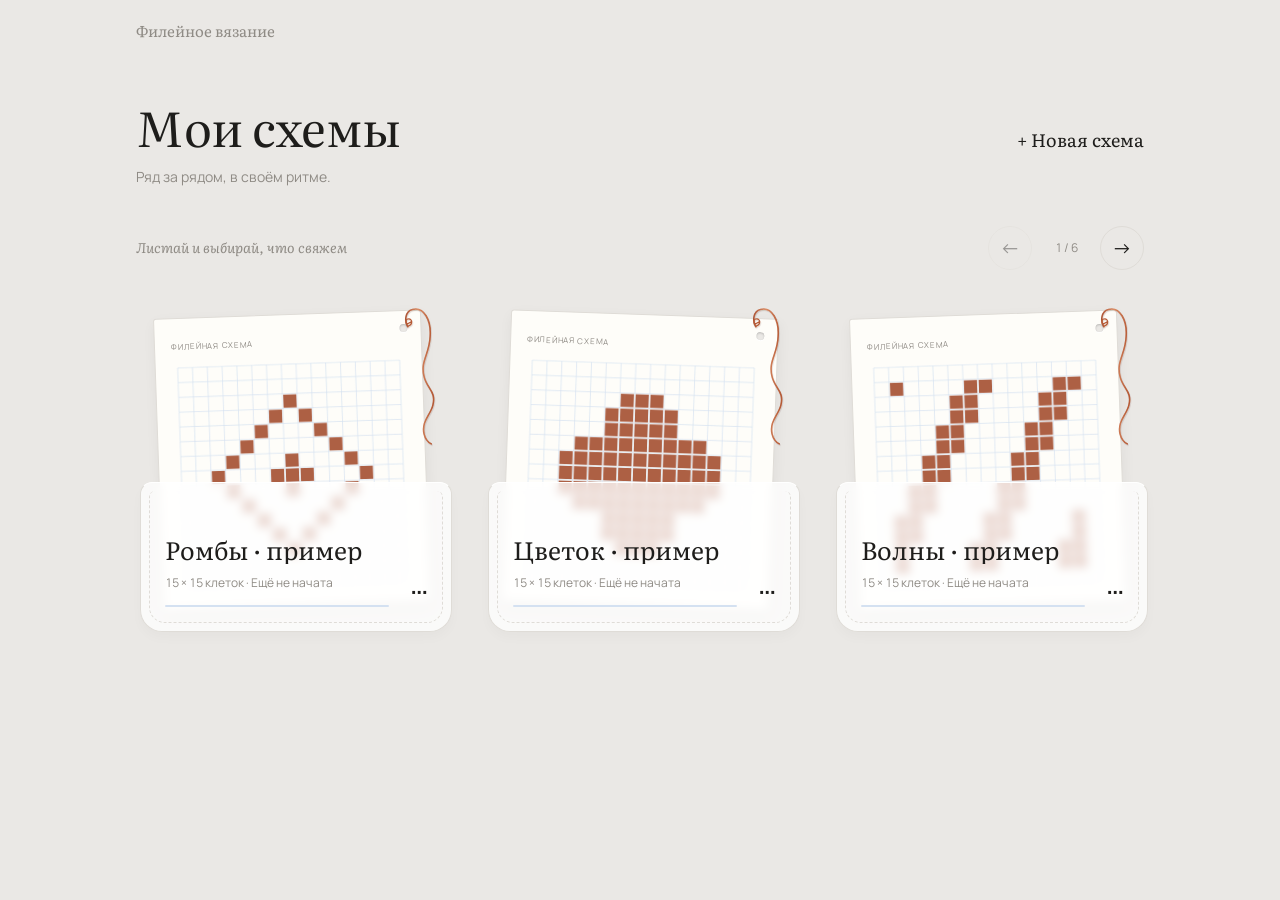
==== index.html @ 6dc50569 "Сохранить бумажные схемы для библиотеки шаблонов" ====
<!doctype html>
<html lang="ru">
<head>
<meta charset="utf-8">
<meta name="viewport" content="width=device-width,initial-scale=1,viewport-fit=cover">
<style>:root{color-scheme:light;padding-top:env(safe-area-inset-top,0px);padding-bottom:env(safe-area-inset-bottom,0px)}body{margin:0}img{max-width:100%}[hidden]{display:none!important}</style>
</head>
<body>
<title>Филейный счётчик</title>
<meta name="claude:viewport-fit-sides" content="cover">
<link rel="preconnect" href="https://fonts.googleapis.com">
<link rel="stylesheet" href="https://fonts.googleapis.com/css2?family=Literata:ital,opsz,wght@0,7..72,300;0,7..72,400;0,7..72,500;1,7..72,400&family=Manrope:wght@400;500;600;700&display=swap">
<style>
/* Layout: soft app shell. Warm grey ground, white cards with big radii, serif tab-titles (active dark, others grey),
   small italic serif captions centered on each card, uppercase grotesk statements, colored stat tiles with big serif numbers.
   The filet chart reads like an activity grid: pale-blue cells, rust for filled, white seams. */
:root{
  --bg:#EAE8E5; --card:#FFFFFF; --sunk:#F3F2F0; --ink:#1E1D1B; --muted:#8F8B85; --line:#DFDCD7;
  --cell:#D4E1F1; --seam:#FFFFFF; --rust:#9C3E1D; --olive:#A7A262; --sand:#F2D79B; --on-tile:#1E1D1B; --on-rust:#FFFFFF; --ok:#5C7D38;
  --f-serif:"Literata", Georgia, "Times New Roman", serif;
  --f-sans:"Manrope", system-ui, -apple-system, "Segoe UI", Roboto, sans-serif;
  --r-card:24px; --r-tile:18px;
}
@media (prefers-color-scheme: dark){ :root:not([data-theme="light"]){
  --bg:#161513; --card:#22201E; --sunk:#2A2825; --ink:#EFECE7; --muted:#9C978F; --line:#36332F;
  --cell:#2B3645; --seam:#22201E; --rust:#D2683F; --olive:#8F8A52; --sand:#D9BF82; --on-tile:#1A1815; --on-rust:#1B0E08; --ok:#9DBB6E; color-scheme:dark } }
:root[data-theme="dark"]{
  --bg:#161513; --card:#22201E; --sunk:#2A2825; --ink:#EFECE7; --muted:#9C978F; --line:#36332F;
  --cell:#2B3645; --seam:#22201E; --rust:#D2683F; --olive:#8F8A52; --sand:#D9BF82; --on-tile:#1A1815; --on-rust:#1B0E08; --ok:#9DBB6E; color-scheme:dark }

*,*::before,*::after{box-sizing:border-box}
html,body{height:100%}
body{background:var(--bg);color:var(--ink);font-family:var(--f-sans);font-size:16px;line-height:1.45;-webkit-tap-highlight-color:transparent}
.wrap{max-width:1040px;margin:0 auto;padding-left:max(16px,env(safe-area-inset-left,0px));padding-right:max(16px,env(safe-area-inset-right,0px));padding-block:20px 28px}
h1,h2{font-family:var(--f-serif);font-weight:400;margin:0;text-wrap:balance;letter-spacing:-.01em}
p{margin:0}
.muted{color:var(--muted)}
.num{font-variant-numeric:tabular-nums lining-nums}
.cap{font-family:var(--f-serif);font-style:italic;font-size:13px;color:var(--muted);text-align:center}
.shout{font-family:var(--f-sans);text-transform:uppercase;font-weight:500;letter-spacing:.01em;line-height:1.2;text-align:center;text-wrap:balance}

/* top nav like the reference: small serif links left, current place right */
.nav{display:flex;justify-content:space-between;align-items:flex-start;gap:16px;font-family:var(--f-serif);font-size:15px}
.nav .links{display:grid;gap:2px}
.nav button{font:inherit;background:none;border:0;padding:0;min-height:0;color:var(--muted);cursor:pointer;text-align:left;justify-content:flex-start;border-radius:4px}
.nav button:hover{color:var(--ink)}
.nav .here{color:var(--ink)}
.tabs{display:flex;gap:18px;align-items:baseline;flex-wrap:wrap;margin-block:40px 14px;font-family:var(--f-serif);font-size:clamp(28px,7vw,40px);line-height:1.1}
.tabs > *{color:var(--muted);background:none;border:0;padding:0;font:inherit;cursor:pointer;min-height:0;border-radius:6px}
.tabs .on{color:var(--ink);cursor:default}
.tabs sup{font-size:11px;font-style:italic;vertical-align:top;margin-left:2px}

button,.btn{font:inherit;cursor:pointer;border-radius:14px;border:0;background:var(--sunk);color:var(--ink);padding:10px 16px;font-weight:600;display:inline-flex;align-items:center;justify-content:center;gap:8px;min-height:44px;font-size:15px}
button:hover{filter:brightness(.97)}
button:focus-visible,input:focus-visible,label.file:focus-within,.tabs > *:focus-visible{outline:2.5px solid var(--rust);outline-offset:2px}
button.primary{background:var(--ink);color:var(--bg)}
button.rust{background:var(--rust);color:var(--on-rust)}
button.ghost{background:transparent;padding-inline:6px}
button.danger{color:var(--rust)}
button:disabled{opacity:.4;cursor:default}
input[type=text],input[type=number]{font:inherit;color:var(--ink);background:var(--sunk);border:0;border-radius:12px;padding:10px 12px;min-height:44px;width:100%}
input[type=range]{width:100%;accent-color:var(--rust)}
.row{display:flex;gap:10px;flex-wrap:wrap;align-items:center}
.card{background:var(--card);border-radius:var(--r-card);padding:18px;display:grid;gap:14px;min-width:0}
.tiles{display:grid;grid-template-columns:1.7fr 1fr;gap:8px}
.tile{border-radius:var(--r-tile);padding:10px 14px 12px;display:grid;justify-items:center;gap:2px;color:var(--on-tile);min-width:0}
.tile .cap{color:inherit;opacity:.75}
.tile .big{font-family:var(--f-serif);font-size:clamp(34px,8vw,46px);line-height:1;font-weight:300}
.tile .big small{font-size:.42em;opacity:.7;margin-left:4px}
.t-olive{background:var(--olive)} .t-sand{background:var(--sand)} .t-white{background:var(--card);color:var(--ink)}

/* Library: pattern sheets with quiet, editorial captions. */
.lib-heading{display:flex;align-items:baseline;justify-content:space-between;gap:24px;margin:56px 0 38px}
.lib-heading h1{font-size:clamp(34px,6vw,48px);line-height:1.2}
.lib-heading p{color:var(--muted);margin-top:12px;font-size:14px}
#lib #btnNew{background:transparent;color:var(--ink);font-family:var(--f-serif);font-weight:400;font-size:18px;padding:8px 0;border-radius:3px;white-space:nowrap}
#lib #btnNew:hover{text-decoration:underline;text-underline-offset:6px}
.library-section{font-size:28px;margin:44px 0 24px}
.album-toolbar{display:flex;align-items:center;justify-content:space-between;gap:16px;margin-bottom:8px}
.album-toolbar p{font-family:var(--f-serif);font-style:italic;color:var(--muted);font-size:14px}
.album-controls{display:flex;align-items:center;gap:8px}
.album-controls button{background:transparent;border:1px solid var(--line);border-radius:50%;width:44px;padding:0;font-size:20px;font-weight:400}
.album-count{font-size:12px;color:var(--muted);min-width:52px;text-align:center}
.album-track{display:flex;gap:28px;overflow-x:auto;scroll-snap-type:x mandatory;scroll-padding-inline:16px;padding:24px 16px 180px;margin:0 -16px -152px;overscroll-behavior-x:contain;scrollbar-width:none;align-items:flex-start}
.album-track::-webkit-scrollbar{display:none}
.album-track:focus-visible{outline:2px solid var(--rust);outline-offset:-2px;border-radius:16px}
.pcard{flex:0 0 320px;width:320px;min-width:0;scroll-snap-align:start;display:flex;flex-direction:column;gap:10px;position:relative}
.pcard .thumb{position:relative;isolation:isolate;background:transparent;border-radius:18px;display:block;padding:0;height:330px;min-height:330px;width:100%;overflow:visible;filter:none}
.pattern-sheet{position:absolute;inset:12px 30px 26px 22px;display:flex;flex-direction:column;gap:14px;align-items:center;padding:22px 16px 18px;background:color-mix(in srgb,var(--card) 94%,var(--sand));border:1px solid var(--line);border-radius:3px;box-shadow:1px 5px 14px #0000000d;transform:rotate(-2deg);pointer-events:none}
.pcard:nth-child(even) .pattern-sheet{transform:rotate(2deg)}
.sheet-top{display:flex;justify-content:space-between;gap:8px;width:100%;font-size:8px;font-weight:400;letter-spacing:.09em;text-transform:uppercase;color:var(--muted);padding-right:5px}
.pattern-art{display:flex;align-items:flex-start;justify-content:center;flex:1;min-height:0;width:100%;overflow:hidden}
.pattern-art canvas{display:block;max-width:100%;max-height:100%;width:auto;height:auto;object-fit:contain}
.sheet-eyelet{position:absolute;right:13px;top:13px;width:8px;height:8px;border-radius:50%;background:var(--bg);box-shadow:inset 0 1px 2px #0003,0 1px 0 var(--card)}
.thread-bookmark{position:absolute;right:18px;top:3px;width:38px;height:145px;max-width:none;z-index:4;pointer-events:none}
.pattern-pocket{position:absolute;inset:180px 4px 0;z-index:1;border:1px solid var(--line);border-top-color:var(--card);border-radius:12px 12px 22px 22px;background:color-mix(in srgb,var(--card) 76%,transparent);backdrop-filter:blur(5px);-webkit-backdrop-filter:blur(5px);box-shadow:0 6px 12px #00000006;display:flex;align-items:flex-end;justify-content:space-between;padding:24px;color:var(--ink)}
.pattern-pocket::after{content:'';position:absolute;inset:8px;border:1px dashed var(--line);border-top:0;border-radius:6px 6px 16px 16px;pointer-events:none}
.pocket-info{display:flex;flex-direction:column;gap:10px;text-align:left;width:100%;min-width:0;position:relative;z-index:1;padding-right:38px}
.pocket-title{font-family:var(--f-serif);font-size:25px;font-weight:400;line-height:1.15;overflow:hidden;display:-webkit-box;-webkit-line-clamp:2;-webkit-box-orient:vertical;overflow-wrap:anywhere}
.pocket-meta{font-size:12px;font-weight:400;color:var(--muted)}
.pocket-info .bar{height:2px;margin-top:3px;width:100%}
.pocket-actions{position:absolute;right:15px;bottom:17px;z-index:3}
.pocket-actions.confirming{left:12px;right:12px;bottom:12px;background:var(--card);padding:14px;border:1px solid var(--line);border-radius:14px}
.bar{height:6px;background:var(--cell);border-radius:3px;overflow:hidden}
.bar i{display:block;height:100%;background:var(--rust);border-radius:3px}
.pattern-menu{position:relative;margin-left:auto}
.pattern-menu summary{list-style:none;cursor:pointer;border-radius:12px;padding:10px 14px;min-height:44px;background:transparent;font-weight:700}
.pattern-menu summary::-webkit-details-marker{display:none}
.pattern-menu summary:focus-visible{outline:2px solid var(--rust);outline-offset:3px}
.pattern-menu[open]{z-index:2}
.pattern-menu .menu-items{position:absolute;right:0;top:calc(100% + 6px);background:var(--card);padding:8px;border:1px solid var(--line);box-shadow:0 8px 24px #0002;border-radius:14px;min-width:170px;display:grid;gap:4px}
.empty{background:var(--card);border-radius:8px 36px 8px 8px;padding:36px 24px;display:grid;gap:24px;justify-items:center;text-align:center}
.empty .shout{font-family:var(--f-serif);font-size:clamp(26px,5vw,36px);text-transform:none;font-weight:400;max-width:28ch}
.empty > .muted{max-width:42ch;font-size:14px}
#lib .empty button{background:transparent;color:var(--ink);font-weight:500}
#lib .empty button.primary{border-bottom:1px solid var(--line);border-radius:0}
.demo-grid{display:grid;grid-template-columns:repeat(7,1fr);gap:3px;width:min(220px,100%)}
.demo-grid i{aspect-ratio:1;background:var(--cell);border-radius:3px;display:grid;place-items:center}
.demo-grid i::after{content:'';width:68%;height:68%;border-radius:50%;background:var(--rust);transform:scale(var(--s,0))}
@media(prefers-reduced-motion:no-preference){.pattern-sheet{transition:transform .25s}.pcard .thumb:hover .pattern-sheet{transform:translateY(-6px) rotate(0)}}
@media(max-width:600px){
  .lib-heading{flex-wrap:wrap;margin:36px 0 28px;gap:12px}
  .lib-heading h1{font-size:36px}
  .album-track{gap:18px}
  .pcard{flex-basis:82%;width:82%;max-width:320px}
  .pcard .thumb{height:300px;min-height:300px}
  .pattern-sheet{inset:12px 26px 22px 20px;padding:20px 14px 16px;gap:12px}
  .pattern-pocket{top:160px;padding:20px 18px}
  .album-toolbar p{font-size:12px}
}

/* Import / editor */
.imp-grid{display:grid;grid-template-columns:minmax(0,1.15fr) minmax(0,1fr);gap:10px;align-items:start}
@media (max-width:820px){.imp-grid{grid-template-columns:1fr}}
.drop{border:1.5px dashed var(--line);border-radius:18px;padding:26px 16px;display:grid;gap:12px;justify-items:center;text-align:center}
.drop.over{border-color:var(--rust)}
label.file{position:relative;overflow:hidden}
label.file input{position:absolute;inset:0;opacity:0;cursor:pointer}
.cv-box{position:relative;width:100%;overflow:hidden;border-radius:14px;background:var(--sunk)}
.cv-box canvas{display:block;margin:0 auto;touch-action:none}
.cv-box.selecting canvas{touch-action:none;cursor:crosshair}
.fields{display:grid;grid-template-columns:1fr 1fr;gap:8px}
.field{display:grid;gap:4px;min-width:0}
.field > .cap{text-align:left}
.status{font-size:14px;padding:12px 14px;border-radius:14px;background:var(--sunk)}
.status.warn{background:var(--sand);color:var(--on-tile)}
.seg{display:inline-flex;background:var(--sunk);border-radius:14px;padding:3px;gap:3px;flex-wrap:wrap}
.seg button{background:transparent;min-height:38px;font-weight:500;border-radius:11px;padding:6px 12px}
.seg button[aria-pressed=true]{background:var(--card);box-shadow:0 1px 2px rgba(0,0,0,.08)}
#edCanvas{touch-action:none;display:block;margin:0 auto}
.ed-box{overflow:auto;max-height:70vh;background:var(--sunk);border-radius:14px;padding:8px}

/* Knit */
#knit .wrap{padding-bottom:128px}
.knit-grid{display:grid;grid-template-columns:minmax(0,1fr) minmax(0,1fr);gap:10px;align-items:start;margin-top:16px}
@media (max-width:820px){
  .knit-grid{grid-template-columns:1fr;gap:8px;margin-top:10px}
  #knit .card{padding:14px;gap:10px}
  #knit .swatch{width:72px;height:72px;outline-width:2.5px;outline-offset:3px}
  #knit .posbig{font-size:34px}
  #knit .cellname{font-size:21px}
  #knit .run{font-size:15px}
  #knit .map-box{max-height:42vh}
  #knit .legend{font-size:12px;gap:10px}
}
.col{display:grid;gap:8px;min-width:0}
.pos{display:flex;justify-content:space-between;align-items:baseline;gap:10px;flex-wrap:wrap}
.posbig{font-family:var(--f-serif);font-weight:300;font-size:clamp(36px,9vw,50px);line-height:1}
.posbig small{font-family:var(--f-serif);font-size:.42em;color:var(--muted);margin-left:4px}
.dir{font-weight:600;padding:7px 12px;border-radius:999px;background:var(--sunk);font-size:14px;white-space:nowrap}
.cellnow{display:grid;grid-template-columns:auto 1fr;gap:20px;align-items:center}
.cellnow .shout{text-align:left}
.cellnum{font-family:var(--f-serif);font-style:italic;font-size:16px;color:var(--muted);margin-top:6px}
.swatch{width:104px;height:104px;border-radius:14px;background:var(--cell);display:grid;place-items:center;outline:3px solid var(--ink);outline-offset:4px;margin:6px}
.swatch::after{content:"";width:76%;height:76%;border-radius:10px;background:var(--rust);transform:scale(0)}
.swatch.filled::after{transform:scale(1)}
.swatch.done{outline-color:var(--ok);background:var(--sunk)}
.cellname{font-size:clamp(22px,5.6vw,28px)}
.run{font-size:16px;line-height:1.45;max-width:36ch;color:var(--ink)}
.run b{font-weight:700}
.tape-box{overflow:hidden;width:100%}
.flash{background:var(--olive);color:var(--on-tile);border-radius:14px;padding:10px 14px;font-weight:600;font-size:15px}
.map-box{overflow:auto;max-height:62vh;display:flex;justify-content:center}
#mapCanvas{cursor:pointer}
.legend{display:flex;gap:14px;flex-wrap:wrap;justify-content:center;font-size:13px;color:var(--muted)}
.legend span{display:inline-flex;align-items:center;gap:6px}
.legend i{width:12px;height:12px;border-radius:3px;display:inline-block}
.thumbbar{position:fixed;left:0;right:0;bottom:0;background:var(--bg);
  padding-top:10px;padding-bottom:calc(12px + env(safe-area-inset-bottom,0px));
  padding-left:max(16px,env(safe-area-inset-left,0px));padding-right:max(16px,env(safe-area-inset-right,0px));z-index:5}
.thumbbar .in{max-width:1040px;margin:0 auto;display:grid;grid-template-columns:auto 1fr;gap:8px}
#btnDone{min-height:74px;font-size:20px;border-radius:22px;font-weight:600;letter-spacing:.01em}
#btnBack{min-height:74px;min-width:74px;border-radius:22px;background:var(--card);font-size:24px}
.kbd{font-size:12px;color:var(--muted);text-align:center;margin-top:6px;font-family:var(--f-serif);font-style:italic}
@media (pointer:coarse){.kbd{display:none}}

.toast{position:fixed;left:50%;transform:translateX(-50%);bottom:calc(112px + env(safe-area-inset-bottom,0px));background:var(--ink);color:var(--bg);padding:10px 14px;border-radius:14px;display:flex;gap:12px;align-items:center;z-index:10;max-width:calc(100% - 32px);font-size:15px}
.toast button{background:transparent;color:var(--bg);border:1px solid var(--muted);min-height:34px;padding:4px 10px;border-radius:10px}
.confirm{display:flex;gap:8px;align-items:center;flex-wrap:wrap;font-size:14px}
@media (prefers-reduced-motion:no-preference){ .swatch::after{transition:transform .16s ease} .demo-grid i::after{transition:transform .3s ease} }
</style>

<section id="lib">
  <div class="wrap">
    <nav class="nav">
      <div class="links"><span class="muted">Филейное вязание</span></div>
    </nav>
    <header class="lib-heading">
      <div><h1>Мои схемы</h1><p>Ряд за рядом, в своём ритме.</p></div>
      <button id="btnNew" class="primary">+ Новая схема</button>
    </header>
    <div id="libList"><p class="muted">Загружаю схемы…</p></div>
    <p class="note" id="storeNote" hidden></p>
  </div>
</section>

<section id="imp" hidden>
  <div class="wrap">
    <nav class="nav">
      <div class="links"><button id="impBack">← Мои схемы</button></div>
      <span class="here" id="impKicker" hidden>Новая схема</span>
    </nav>
    <div class="tabs" role="tablist" aria-label="Источник схемы">
      <button id="srcImg" class="on" aria-pressed="true">Из картинки</button>
      <button id="srcBlank" aria-pressed="false">Пустая сетка</button>
    </div>
    <div class="imp-grid">
      <div class="card" id="srcPanel">
        <p class="cap">Картинка схемы</p>
        <div id="imgSide" style="display:grid;gap:12px">
          <div class="drop" id="drop">
            <p class="shout" style="font-size:17px">Перетащи картинку сюда<br>или выбери файл</p>
            <p class="muted" style="font-size:14px">Подойдёт скриншот или ровное фото схемы. На компьютере можно вставить из буфера: Ctrl/⌘ + V</p>
            <label class="file btn primary">Выбрать картинку<input type="file" id="file" accept="image/*"></label>
          </div>
          <div id="imgWork" hidden style="display:grid;gap:10px">
            <div class="status" id="detStatus"></div>
            <div class="cv-box" id="cvBox"><canvas id="srcCanvas"></canvas></div>
            <p class="cap" style="text-align:left">Потяни за кружки в углах, чтобы рамка совпала с краями сетки. Рамку можно и передвинуть целиком.</p>
            <div class="row">
              <button id="btnRedetect">Найти сетку заново</button>
              <label class="file btn">Другая картинка<input type="file" id="file2" accept="image/*"></label>
            </div>
            <div class="field">
              <label class="cap" for="sens">Какие клетки считать заполненными<span id="sensVal" hidden></span></label>
              <input type="range" id="sens" min="15" max="85" value="50">
              <div class="row" style="justify-content:space-between;font-size:13px"><span class="muted">даже бледные</span><span class="muted">только тёмные</span></div>
            </div>
          </div>
        </div>
        <div id="blankSide" hidden>
          <p class="shout" style="font-size:17px">Задай размер и закрась клетки касанием</p>
          <p class="muted" style="font-size:14px;text-align:center;margin-top:8px">Удобно для маленьких схем или чтобы перерисовать схему с бумаги.</p>
        </div>
      </div>

      <div class="card">
        <p class="cap">Проверь клетки</p>
        <div class="fields">
          <div class="field"><label class="cap" for="cols">Клеток в ряду</label><input type="number" id="cols" min="2" max="250" inputmode="numeric" class="num"></div>
          <div class="field"><label class="cap" for="rows">Рядов</label><input type="number" id="rows" min="2" max="300" inputmode="numeric" class="num"></div>
        </div>
        <p class="muted" style="font-size:14px">Касание клетки меняет «закрашена / пустая». Можно вести пальцем, чтобы закрасить сразу несколько.</p>
        <div class="ed-box"><canvas id="edCanvas"></canvas></div>
        <div class="row"><button id="btnInvert">Поменять закрашенные и пустые</button></div>
        <div class="field"><label class="cap" for="pname">Название</label><input type="text" id="pname" maxlength="80" placeholder="Например, Салфетка с розами"></div>
        <div class="field"><span class="cap">Первый ряд вяжу</span>
          <div class="seg" role="group" aria-label="Направление первого ряда">
            <button id="dirRtl" aria-pressed="true">← справа налево</button>
            <button id="dirLtr" aria-pressed="false">слева направо →</button>
          </div>
          <p class="muted" style="font-size:13px">Дальше ряды чередуются. Ряд 1 — нижний ряд схемы.</p>
        </div>
        <div class="row"><button class="rust" id="btnSave">Сохранить и вязать</button><span id="saveMsg" class="muted" style="font-size:14px"></span></div>
      </div>
    </div>
  </div>
</section>

<section id="knit" hidden>
  <div class="wrap">
    <nav class="nav">
      <div class="links">
        <button id="knitBack">Мои схемы</button>
        <button id="knitEdit">Изменить схему</button>
      </div>
      <span class="here" id="knitTitle"></span>
    </nav>
    <div class="knit-grid">
      <div class="col" id="colNow">
        <div class="card">
          <div class="pos">
            <div class="posbig num" id="rowNum"></div>
            <span class="dir" id="dirPill"></span>
          </div>
          <div class="cellnow">
            <div class="swatch" id="swatch" aria-hidden="true"></div>
            <div>
              <div class="shout cellname" id="cellName"></div>
              <div class="cellnum num" id="cellNum"></div>
            </div>
          </div>
          <div id="flash" class="flash" hidden></div>
          <p class="run" id="runText"></p>
          <div>
            <p class="cap" style="text-align:left">дальше по ходу вязания</p>
            <div class="tape-box" id="tapeBox" style="margin-top:8px"><canvas id="tapeCanvas"></canvas></div>
          </div>
        </div>
      </div>
      <div class="col" id="colMap">
        <div class="card">
          <p class="cap">Вся схема · <span class="num" id="pct"></span></p>
          <div class="bar"><i id="pctBar" style="width:0"></i></div>
          <div class="map-box" id="mapBox"><canvas id="mapCanvas"></canvas></div>
          <div class="legend">
            <span><i style="background:var(--rust)"></i>заполненная</span>
            <span><i style="background:var(--cell)"></i>пустая</span>
            <span><i style="background:transparent;outline:2px solid var(--ink);outline-offset:-2px"></i>текущая</span>
            <span>бледнее — провязано</span>
          </div>
          <p class="cap">Коснись клетки, чтобы перейти к ней</p>
        </div>
      </div>
    </div>
  </div>
  <div class="thumbbar">
    <div class="in">
      <button id="btnBack" aria-label="Шаг назад">↶</button>
      <button class="rust" id="btnDone">Провязала</button>
    </div>
    <div class="kbd">Пробел или Enter — провязала · Backspace — назад</div>
  </div>
</section>

<div class="toast" id="toast" hidden role="status"><span id="toastText"></span><button id="toastBtn" hidden></button></div>

<script>
(() => {
"use strict";
const $ = id => document.getElementById(id);
const LS = {
  get(k, d){ try{ const v = localStorage.getItem(k); return v == null ? d : JSON.parse(v); }catch(e){ return d; } },
  set(k, v){ try{ localStorage.setItem(k, JSON.stringify(v)); }catch(e){} }
};
function colors(){
  const cs = getComputedStyle(document.documentElement);
  const g = n => cs.getPropertyValue(n).trim();
  return { ink:g('--ink'), bg:g('--bg'), card:g('--card'), sunk:g('--sunk'), line:g('--line'), cell:g('--cell'), seam:g('--seam'), rust:g('--rust'), muted:g('--muted'), ok:g('--ok') };
}
function setupCanvas(cv, w, h){
  const d = window.devicePixelRatio || 1;
  cv.style.width = w + 'px'; cv.style.height = h + 'px';
  cv.width = Math.max(1, Math.round(w*d)); cv.height = Math.max(1, Math.round(h*d));
  const c = cv.getContext('2d'); c.setTransform(d,0,0,d,0,0); return c;
}
function rrect(c, x, y, w, h, r){
  r = Math.max(0, Math.min(r, w/2, h/2));
  c.beginPath(); c.moveTo(x+r, y); c.arcTo(x+w, y, x+w, y+h, r); c.arcTo(x+w, y+h, x, y+h, r); c.arcTo(x, y+h, x, y, r); c.arcTo(x, y, x+w, y, r); c.closePath();
}
/* one chart cell: pale-blue base, rust inner block when filled; seams come from the gap */
function drawCell(c, k, x, y, s, filled){
  const gap = s >= 7 ? Math.max(1, Math.round(s*0.08)) : (s >= 4 ? 1 : 0);
  const w = s - gap;
  c.fillStyle = k.cell;
  if (s >= 10) { rrect(c, x, y, w, w, Math.min(4, s*0.14)); c.fill(); } else c.fillRect(x, y, w, w);
  if (filled){
    c.fillStyle = k.rust;
    if (s >= 10){ const i = Math.max(1.5, w*0.12); rrect(c, x+i, y+i, w-2*i, w-2*i, Math.min(5, w*0.22)); c.fill(); }
    else c.fillRect(x, y, w, w);
  }
}
function plural(n, one, few, many){
  const a = Math.abs(n)%100, b = a%10;
  if (a>10 && a<20) return many; if (b>1 && b<5) return few; if (b===1) return one; return many;
}
const typeWord = (v, n) => v ? plural(n,'заполненная','заполненные','заполненных') : plural(n,'пустая','пустые','пустых');
const uid = () => 'p' + Date.now().toString(36) + Math.random().toString(36).slice(2,7);

/* ---------- toast ---------- */
let toastTimer;
function toast(text, btnLabel, onBtn, ms=3500){
  $('toastText').textContent = text;
  const b = $('toastBtn');
  if (btnLabel){ b.hidden = false; b.textContent = btnLabel; b.onclick = () => { $('toast').hidden = true; onBtn(); }; }
  else b.hidden = true;
  $('toast').hidden = false;
  clearTimeout(toastTimer); toastTimer = setTimeout(() => { $('toast').hidden = true; }, ms);
}

/* ---------- storage ---------- */
const patterns = new Map();
let store = null;
const posPending = new Map();

function makeLocalStore(){
  let cb = null;
  const read = () => LS.get('filet.patterns', {});
  const write = o => LS.set('filet.patterns', o);
  // Populate the requested album preview once; keep existing work and deletions intact.
  if (!LS.get('filet.albumExamples.v1', false)){
    const saved = read();
    const needed = Math.max(0, 6 - Object.keys(saved).length);
    albumExamples().slice(0, needed).forEach(p => {
      if (!saved[p.id]){ const {id, ...body} = p; saved[id] = body; }
    });
    write(saved);
    LS.set('filet.albumExamples.v1', true);
  }
  return {
    kind:'local',
    subscribe(f){ cb = f; f(Object.entries(read()).map(([id,d]) => ({id, ...d}))); },
    async save(p){ const o = read(); const {id, ...body} = p; o[id] = body; write(o); },
    async updatePos(id, pos){ const o = read(); if (o[id]){ o[id].pos = pos; o[id].updatedAt = Date.now(); write(o); } },
    async remove(id){ const o = read(); delete o[id]; write(o); cb && cb(Object.entries(o).map(([i,d]) => ({id:i, ...d}))); }
  };
}
function makeDbStore(db, userId){
  const col = db.collection('data/users/' + userId);
  return {
    kind:'db',
    subscribe(f, onErr){ return col.onSnapshot(s => f(s.docs.map(d => ({id:d.id, ...d.data()}))), onErr); },
    async save(p){ const {id, ...body} = p; await col.doc(id).set(body); },
    async updatePos(id, pos){ await col.doc(id).update({pos, updatedAt: Date.now()}); },
    async remove(id){ await col.doc(id).delete(); }
  };
}
function onPatterns(list){
  const seen = new Set();
  for (const d of list){
    if (!d || !Array.isArray(d.cells) || !d.w || !d.h) continue;
    seen.add(d.id);
    const local = patterns.get(d.id);
    const pend = posPending.get(d.id);
    const pat = {...d};
    if (local && pend && (pend.timer || pend.inflight)) pat.pos = local.pos;
    patterns.set(d.id, pat);
  }
  for (const id of [...patterns.keys()]) if (!seen.has(id)) patterns.delete(id);
  renderLibrary();
  if (screen === 'knit'){
    if (!patterns.has(curId)) show('lib'); else renderKnit();
  }
  maybeResume();
}
function queuePos(id, pos){
  let q = posPending.get(id); if (!q){ q = {}; posPending.set(id, q); }
  q.value = pos;
  clearTimeout(q.timer);
  q.timer = setTimeout(() => { q.timer = null; flushPos(id); }, 700);
}
async function flushPos(id){
  const q = posPending.get(id); if (!q || q.inflight) return;
  const v = q.value; q.inflight = true;
  try { await store.updatePos(id, v); }
  catch(e){ toast('Не получилось сохранить прогресс. Проверь интернет — повторю при следующем шаге.'); }
  q.inflight = false;
  if (q.value !== v && !q.timer) flushPos(id);
}
async function initStore(){
  let db = null, userId = null;
  try {
    if (window.claude && claude.use){
      const [d, u] = await Promise.all([claude.use('db'), claude.use('user')]);
      db = d; userId = u ? await u.id() : null;
    }
  } catch(e){ db = null; }
  if (db && userId){
    store = makeDbStore(db, userId);
    store.subscribe(onPatterns, () => { store = makeLocalStore(); store.subscribe(onPatterns); });
  } else {
    store = makeLocalStore();
    store.subscribe(onPatterns);
  }
}

/* ---------- screens ---------- */
let screen = 'lib', curId = null, resumed = false;
function show(s){
  screen = s;
  $('lib').hidden = s !== 'lib'; $('imp').hidden = s !== 'imp'; $('knit').hidden = s !== 'knit';
  if (s !== 'knit'){ LS.set('filet.last', null); releaseWake(); }
  window.scrollTo(0,0);
}
function maybeResume(){
  if (resumed) return; resumed = true;
  const last = LS.get('filet.last', null);
  if (last && patterns.has(last) && screen === 'lib') openKnit(last);
}

/* ---------- library ---------- */
const EXAMPLE = [
'.............',
'..XXX...XXX..',
'.XXXXX.XXXXX.',
'.XXXXXXXXXXX.',
'.XXXXXXXXXXX.',
'..XXXXXXXXX..',
'...XXXXXXX...',
'....XXXXX....',
'.....XXX.....',
'......X......',
'.............'];
function albumExamples(){
  const motifs = [
    ['Ромбы', (x,y) => { const d = Math.abs(x-7)+Math.abs(y-7); return d === 5 || d <= 1; }],
    ['Цветок', (x,y) => { const a=x-7,b=y-7; return a*a+b*b<=3 || [[0,-3],[0,3],[-3,0],[3,0]].some(([dx,dy]) => (a-dx)**2+(b-dy)**2<=5); }],
    ['Волны', (x,y) => (x + Math.floor(y/2)) % 6 < 2],
    ['Бабочка', (x,y) => { const a=Math.abs(x-7),b=y-7; return (a===0 && Math.abs(b)<5) || (a>0 && a<6 && Math.abs(b)<5 && Math.abs(b)<a+1 && (b<0 || a<5)); }],
    ['Звезда', (x,y) => { const a=Math.abs(x-7),b=Math.abs(y-7); return a+b<=4 || (a===b && a<=5) || (Math.min(a,b)===0 && Math.max(a,b)<=6); }],
    ['Сердечко', (x,y) => { const row=EXAMPLE[y-2]; return row && row[x-1]==='X'; }]
  ];
  return motifs.map(([name, filled], i) => ({
    id:'album-example-v1-'+i, name:name+' · пример', w:15, h:15,
    cells:Array.from({length:15},(_,y)=>Array.from({length:15},(_,x)=>x>0 && x<14 && y>0 && y<14 && filled(x,y) ? '1':'0').join('')),
    pos:0, firstRtl:true, createdAt:1, updatedAt:6-i
  }));
}
// Printed preview uses real pattern cells; the counting and editor views are unchanged.
function drawThumb(cv, p, size){
  const cell = (size-2)/Math.max(p.w,p.h);
  const w = cell*p.w, h = cell*p.h;
  const c = setupCanvas(cv,w+2,h+2), k=colors();
  c.clearRect(0,0,w+2,h+2); c.translate(1,1);
  c.fillStyle=k.rust;
  for(let y=0;y<p.h;y++) for(let x=0;x<p.w;x++){
    if(p.cells[y][x]==='1'){
      const gap = cell>4 ? Math.min(.9,cell*.06) : 0;
      c.globalAlpha=.82;
      c.fillRect(x*cell+gap,y*cell+gap,cell-gap*2,cell-gap*2);
    }
  }
  c.globalAlpha=1; c.strokeStyle=k.cell; c.lineWidth=cell>4 ? .7 : .35;
  c.beginPath();
  for(let x=0;x<=p.w;x++){c.moveTo(x*cell,0);c.lineTo(x*cell,h);}
  for(let y=0;y<=p.h;y++){c.moveTo(0,y*cell);c.lineTo(w,y*cell);}
  c.stroke();
}
let albumActiveId = null;
function renderLibrary(){
  const box = $('libList'); box.textContent = '';
  const list = [...patterns.values()].sort((a,b) => (b.updatedAt||0)-(a.updatedAt||0));
  if (!list.length){
    const e = document.createElement('div'); e.className = 'empty';
    const cap = document.createElement('p'); cap.className = 'cap'; cap.textContent = 'Твоя первая схема';
    const t = document.createElement('p'); t.className = 'shout'; t.textContent = 'Начнём с одной схемы';
    const demo = document.createElement('div'); demo.className = 'demo-grid'; demo.setAttribute('aria-hidden','true');
    const sizes = [0,.9,0,.5,0,.7,0, .6,0,.3,.95,0,0,.4, 0,.8,0,0,.5,.2,0];
    sizes.forEach(s => { const i = document.createElement('i'); i.style.setProperty('--s', s); demo.append(i); });
    const r = document.createElement('div'); r.className = 'row'; r.style.justifyContent = 'center';
    const b1 = document.createElement('button'); b1.className = 'primary'; b1.textContent = 'Создать свою схему'; b1.onclick = () => openImport();
    const b2 = document.createElement('button'); b2.textContent = 'Попробовать на сердечке'; b2.onclick = addExample;
    const hint = document.createElement('p'); hint.className = 'muted'; hint.textContent = 'Загрузи картинку или нарисуй схему с нуля. Место, где ты остановилась, сохранится автоматически.'; r.append(b1, b2); e.append(cap, t, demo, hint, r); box.append(e); return;
  }
  const g = document.createElement('div'); g.className = 'album-track'; g.tabIndex = 0;
  g.setAttribute('role', 'region'); g.setAttribute('aria-label', 'Альбом схем. Листайте стрелками влево и вправо');
  const toolbar = document.createElement('div'); toolbar.className = 'album-toolbar';
  const hint = document.createElement('p'); hint.textContent = list.length > 1 ? 'Листай и выбирай, что свяжем' : 'Первая страница твоего альбома';
  const controls = document.createElement('div'); controls.className = 'album-controls';
  const prev = document.createElement('button'); prev.textContent = '←'; prev.setAttribute('aria-label','Предыдущая схема');
  const next = document.createElement('button'); next.textContent = '→'; next.setAttribute('aria-label','Следующая схема');
  const count = document.createElement('span'); count.className = 'album-count num'; count.setAttribute('aria-live','polite');
  controls.append(prev, count, next); toolbar.append(hint, controls); box.append(toolbar, g);
  let active = Math.max(0, list.findIndex(p => p.id === albumActiveId));
  const updateControls = () => { count.textContent = `${active+1} / ${list.length}`; prev.disabled = active === 0; next.disabled = active === list.length-1; albumActiveId = list[active].id; };
  const offset = i => g.children[i].offsetLeft - g.children[0].offsetLeft;
  const go = i => { active = Math.max(0, Math.min(list.length-1, i)); updateControls(); g.scrollTo({left:offset(active), behavior:matchMedia('(prefers-reduced-motion: reduce)').matches ? 'auto' : 'smooth'}); };
  prev.onclick = () => go(active-1); next.onclick = () => go(active+1);
  g.onkeydown = e => { if (e.target !== g) return; if(e.key === 'ArrowRight' || e.key === 'ArrowLeft'){e.preventDefault(); go(active + (e.key === 'ArrowRight' ? 1 : -1));} };
  let scrollTimer;
  g.onscroll = () => { clearTimeout(scrollTimer); scrollTimer = setTimeout(() => { if(!g.isConnected) return; let nearest = 0; for(let i=1;i<list.length;i++) if(Math.abs(offset(i)-g.scrollLeft) < Math.abs(offset(nearest)-g.scrollLeft)) nearest=i; active=nearest; updateControls(); }, 120); };
  for (const p of list){
    const total = p.w*p.h, pos = Math.min(p.pos||0, total);
    const r = Math.min(p.h, Math.floor(pos/p.w)+1);
    const card = document.createElement('div'); card.className = 'pcard';
    const th = document.createElement('button'); th.className = 'thumb'; th.setAttribute('aria-label','Вязать «'+(p.name||'')+'»');
    const cv = document.createElement('canvas'); cv.setAttribute('aria-hidden', 'true');
    const art = document.createElement('span'); art.className = 'pattern-art'; art.append(cv);
    const sheet = document.createElement('span'); sheet.className = 'pattern-sheet';
    const label = document.createElement('span'); label.className = 'sheet-top'; label.textContent = 'Филейная схема';
    const eyelet = document.createElement('span'); eyelet.className = 'sheet-eyelet'; eyelet.setAttribute('aria-hidden','true');
    const thread = document.createElement('img'); thread.className = 'thread-bookmark'; thread.src = 'assets/thread-bookmark.svg'; thread.alt = ''; thread.draggable = false;
    sheet.append(label, art, eyelet);
    const pocket = document.createElement('span'); pocket.className = 'pattern-pocket';
    const info = document.createElement('span'); info.className = 'pocket-info';
    const nm = document.createElement('span'); nm.className = 'pocket-title'; nm.textContent = p.name || 'Без названия';
    const meta = document.createElement('span'); meta.className = 'pocket-meta num';
    meta.textContent = pos >= total ? `Завершена · ${p.w} × ${p.h}` : pos ? `Ряд ${r} из ${p.h} · ${Math.round(pos/total*100)}%` : `${p.w} × ${p.h} клеток · Ещё не начата`;
    const bar = document.createElement('span'); bar.className = 'bar'; const bi = document.createElement('i'); bi.style.width = (pos/total*100)+'%'; bar.append(bi);
    info.append(nm, meta, bar); pocket.append(info);
    th.append(sheet, pocket, thread); drawThumb(cv, p, 240);
    th.setAttribute('aria-label', `Открыть схему «${p.name || 'Без названия'}». ${meta.textContent}`);
    th.onclick = () => openKnit(p.id);
    const acts = document.createElement('div'); acts.className = 'pocket-actions';
    const be = document.createElement('button'); be.textContent = 'Изменить'; be.onclick = () => openImport(p.id);
    const bd = document.createElement('button'); bd.className = 'danger ghost'; bd.textContent = 'Удалить';
    bd.onclick = () => {
      acts.textContent = ''; acts.classList.add('confirming');
      const cf = document.createElement('div'); cf.className = 'confirm';
      const t = document.createElement('span'); t.textContent = 'Удалить схему и прогресс?';
      const yes = document.createElement('button'); yes.className = 'rust'; yes.textContent = 'Да, удалить';
      yes.onclick = async () => { try{ await store.remove(p.id); patterns.delete(p.id); renderLibrary(); }catch(e){ toast('Не получилось удалить. Попробуй ещё раз.'); } };
      const no = document.createElement('button'); no.textContent = 'Отмена'; no.onclick = renderLibrary;
      cf.append(t, yes, no); acts.append(cf);
    };
    const menu = document.createElement('details'); menu.className = 'pattern-menu';
    const trigger = document.createElement('summary'); trigger.textContent = '⋯'; trigger.setAttribute('aria-label', 'Действия со схемой «' + (p.name || 'Без названия') + '»');
    const items = document.createElement('div'); items.className = 'menu-items'; items.append(be, bd); menu.append(trigger, items);
    acts.append(menu);
    card.append(th, acts);
    g.append(card);
  }
  updateControls();
  requestAnimationFrame(() => {
    if (!g.isConnected || screen !== 'lib') return;
    // Leave enough trailing space for the last page to snap to the same position.
    g.style.paddingRight = Math.max(16, g.clientWidth - g.children[0].offsetWidth - 16) + 'px';
    g.scrollLeft = offset(active);
  });
}
async function addExample(){
  if (!store) return;
  const p = { id: uid(), name:'Сердечко', w:13, h:11, cells: EXAMPLE.map(r => r.replace(/X/g,'1').replace(/\./g,'0')), pos:0, firstRtl:true, createdAt:Date.now(), updatedAt:Date.now() };
  patterns.set(p.id, p);
  try { await store.save(p); } catch(e){ toast('Не получилось сохранить пример.'); }
  openKnit(p.id);
}
$('btnNew').onclick = () => openImport();

/* ---------- knitting ---------- */
const rowRtl = (p, r) => ((r % 2) === 1) === (p.firstRtl !== false);
function cellAt(p, pos){
  const r = Math.floor(pos/p.w)+1, s = pos % p.w;
  const col = rowRtl(p, r) ? p.w-1-s : s, y = p.h - r;
  return { r, s, col, y, v: p.cells[y][col] === '1' };
}
let wakeLock = null;
async function requestWake(){
  try { if (navigator.wakeLock && !wakeLock){ wakeLock = await navigator.wakeLock.request('screen'); wakeLock.addEventListener('release', () => { wakeLock = null; }); } } catch(e){ wakeLock = null; }
}
function releaseWake(){ try{ wakeLock && wakeLock.release(); }catch(e){} wakeLock = null; }
document.addEventListener('visibilitychange', () => { if (!document.hidden && screen === 'knit') requestWake(); });

/* counter and whole chart always share one screen: side by side when wide, stacked on phones */
let knitTab = 'now';
function setKnitTab(){ renderKnit(); }

function openKnit(id){
  if (!patterns.has(id)) return;
  curId = id; show('knit'); LS.set('filet.last', id);
  $('flash').hidden = true;
  setKnitTab('now'); requestWake();
}
function cur(){ return patterns.get(curId); }
function setPos(pos, opts={}){
  const p = cur(); if (!p) return;
  const total = p.w*p.h; pos = Math.max(0, Math.min(total, pos));
  if (pos === p.pos) return;
  p.pos = pos; p.updatedAt = Date.now();
  queuePos(p.id, pos);
  if (opts.step === 1 && pos % p.w === 0 && pos > 0){
    const doneRow = pos / p.w;
    const f = $('flash');
    f.textContent = pos >= total ? 'Последний ряд готов — схема провязана целиком!' : `Ряд ${doneRow} готов. Поворачивай работу: ряд ${doneRow+1} идёт ${rowRtl(p, doneRow+1) ? 'справа налево ←' : 'слева направо →'}`;
    f.hidden = false;
    try{ navigator.vibrate && navigator.vibrate([60,60,60]); }catch(e){}
  } else if (opts.step !== 1 || pos % p.w === 2) $('flash').hidden = true;
  renderKnit();
}
$('btnDone').onclick = () => { const p = cur(); if (p) setPos((p.pos||0)+1, {step:1}); };
$('btnBack').onclick = () => { const p = cur(); if (p) setPos((p.pos||0)-1, {step:-1}); };
$('knitBack').onclick = () => { show('lib'); renderLibrary(); };
$('knitEdit').onclick = () => openImport(curId);
document.addEventListener('keydown', e => {
  if (screen !== 'knit') return;
  if (e.target && /INPUT|TEXTAREA|SELECT/.test(e.target.tagName)) return;
  if (e.target && e.target.tagName === 'BUTTON' && e.target.id !== 'btnDone' && (e.key === ' ' || e.key === 'Enter')) return;
  if (e.key === ' ' || e.key === 'Enter'){ e.preventDefault(); $('btnDone').click(); }
  else if (e.key === 'Backspace'){ e.preventDefault(); $('btnBack').click(); }
});

function renderKnit(){
  const p = cur(); if (!p) return;
  const total = p.w*p.h, pos = Math.min(p.pos||0, total);
  $('knitTitle').textContent = p.name || 'Без названия';
  const sw = $('swatch');
  $('pct').textContent = `${pos} из ${total} · ${Math.round(pos/total*100)}%`;
  $('pctBar').style.width = (pos/total*100)+'%';
  $('btnBack').disabled = pos <= 0;
  if (pos >= total){
    $('rowNum').textContent = 'Готово';
    $('dirPill').textContent = `${p.h} из ${p.h} рядов`;
    $('cellNum').textContent = `${total} клеток`;
    sw.className = 'swatch done';
    $('cellName').textContent = 'Схема провязана целиком';
    $('runText').textContent = 'Можно вернуться на шаг назад кнопкой ↶ или выбрать клетку на схеме.';
    $('btnDone').disabled = true;
    if (!$('colNow').hidden) drawTape(p, pos);
    if (!$('colMap').hidden) drawMap(p, pos);
    return;
  }
  $('btnDone').disabled = false;
  const c = cellAt(p, pos);
  $('rowNum').innerHTML = `Ряд ${c.r}<small>из ${p.h}</small>`;
  $('dirPill').textContent = rowRtl(p, c.r) ? '← справа налево' : 'слева направо →';
  $('cellNum').textContent = `клетка ${c.s+1} из ${p.w} в ряду`;
  sw.className = 'swatch ' + (c.v ? 'filled' : 'open');
  $('cellName').textContent = c.v ? 'Заполненная' : 'Пустая';
  const rowEnd = c.r*p.w;
  let n = 0; while (pos+n < rowEnd && cellAt(p, pos+n).v === c.v) n++;
  let m = 0; while (pos+n+m < rowEnd && cellAt(p, pos+n+m).v !== c.v) m++;
  const left = rowEnd - pos;
  let t = n === 1 ? `<b>Только эта одна</b> ${c.v ? 'заполненная' : 'пустая'}` : `<b>${n} ${typeWord(c.v, n)}</b> подряд, считая эту`;
  if (m) t += `, потом <b>${m} ${typeWord(!c.v, m)}</b>`;
  t += left === n ? '. Это конец ряда.' : `. До конца ряда ${left} ${plural(left,'клетка','клетки','клеток')}.`;
  $('runText').innerHTML = t;
  if (!$('colNow').hidden) drawTape(p, pos);
  if (!$('colMap').hidden) drawMap(p, pos);
}

function drawTape(p, pos){
  const box = $('tapeBox'), cv = $('tapeCanvas');
  const W = Math.max(200, box.clientWidth || 300);
  const total = p.w*p.h, done = pos >= total;
  const r = done ? p.h : Math.floor(pos/p.w)+1;
  const rowStart = (r-1)*p.w, rowEnd = rowStart+p.w;
  const from = Math.max(rowStart, pos-3), to = Math.min(rowEnd, done ? rowEnd : pos+12);
  const cnt = to - from;
  const S = Math.max(16, Math.min(38, Math.floor((W - 8) / 15)));
  const H = S + 20;
  const c = setupCanvas(cv, W, H), k = colors();
  c.clearRect(0,0,W,H);
  const rtl = rowRtl(p, r);
  // center the strip around the current cell
  const step = S;
  const curIdx = Math.max(0, pos - from);
  const startX = W/2 - (curIdx + 0.5)*step;
  for (let i=0;i<cnt;i++){
    const q = from + i, cc = cellAt(p, q);
    const xi = startX + i*step;
    const x = rtl ? W - xi - step : xi;
    if (x < -step || x > W) continue;
    const y = 5;
    c.globalAlpha = q < pos ? 0.35 : 1;
    drawCell(c, k, x, y, S, cc.v);
    c.globalAlpha = 1;
    if (q === pos){
      c.strokeStyle = k.ink; c.lineWidth = 2.5; rrect(c, x-3, y-3, S-step*0.08+5, S-step*0.08+5, 6); c.stroke();
      c.fillStyle = k.ink; c.beginPath(); const cx = x+(S-2)/2; c.moveTo(cx, y+S+5); c.lineTo(cx-5, y+S+12); c.lineTo(cx+5, y+S+12); c.closePath(); c.fill();
    }
  }
}

let mapGeom = null;
function drawMap(p, pos){
  const box = $('mapBox'), cv = $('mapCanvas');
  const maxW = Math.max(200, box.clientWidth - 4);
  const gutter = 26;
  let cell = Math.floor((maxW - gutter) / p.w);
  cell = Math.max(3, Math.min(30, cell));
  const W = gutter + cell*p.w, H = cell*p.h + 4;
  const c = setupCanvas(cv, W, H), k = colors();
  c.clearRect(0,0,W,H);
  const ox = gutter, oy = 2, total = p.w*p.h;
  const doneIdx = (x, y) => { const r = p.h - y; const s = rowRtl(p, r) ? p.w-1-x : x; return (r-1)*p.w + s; };
  for (let y=0;y<p.h;y++){ const row = p.cells[y]; for (let x=0;x<p.w;x++){
    c.globalAlpha = doneIdx(x, y) < pos ? 0.32 : 1;
    drawCell(c, k, ox+x*cell, oy+y*cell, cell, row[x]==='1');
  } }
  c.globalAlpha = 1;
  c.fillStyle = k.muted; c.font = `italic ${Math.min(12, Math.max(9, cell))}px Literata, Georgia, serif`; c.textAlign = 'right'; c.textBaseline = 'middle';
  const every = cell >= 10 ? 5 : cell >= 5 ? 10 : 20;
  for (let r=1;r<=p.h;r++) if (r===1 || r % every === 0) c.fillText(String(r), gutter-6, oy + (p.h-r)*cell + cell/2);
  if (pos < total){
    const cc = cellAt(p, pos);
    c.strokeStyle = k.ink; c.globalAlpha = 0.35; c.lineWidth = 1.5;
    rrect(c, ox-1.5, oy + cc.y*cell - 1.5, cell*p.w + 2, cell + 2, Math.min(6, cell*0.3)); c.stroke();
    c.globalAlpha = 1; c.lineWidth = Math.max(2, Math.min(3, cell/5));
    rrect(c, ox + cc.col*cell - 2, oy + cc.y*cell - 2, cell + 3, cell + 3, Math.min(6, cell*0.3)); c.stroke();
  }
  mapGeom = { ox, oy, cell };
  if (pos < total && box.scrollHeight > box.clientHeight){
    const yPx = oy + cellAt(p,pos).y*cell;
    if (yPx < box.scrollTop + 20 || yPx > box.scrollTop + box.clientHeight - 40) box.scrollTop = yPx - box.clientHeight/2;
  }
}
$('mapCanvas').addEventListener('click', e => {
  const p = cur(); if (!p || !mapGeom) return;
  const rc = e.currentTarget.getBoundingClientRect();
  const x = Math.floor((e.clientX - rc.left - mapGeom.ox) / mapGeom.cell);
  const y = Math.floor((e.clientY - rc.top - mapGeom.oy) / mapGeom.cell);
  if (x < 0 || y < 0 || x >= p.w || y >= p.h) return;
  const r = p.h - y, s = rowRtl(p, r) ? p.w-1-x : x;
  const target = (r-1)*p.w + s;
  const prev = p.pos || 0;
  if (target === prev) return;
  setPos(target, {step:0});
  toast(`Перешла на ряд ${r}, клетку ${s+1}`, 'Отменить', () => setPos(prev, {step:0}));
});

/* ---------- import / editor ---------- */
const imp = { editId:null, mode:'img', img:null, W:0, H:0, bin:null, rect:null, xs:[], ys:[], cols:20, rows:20, cells:[], sens:0.5, firstRtl:true, selecting:false };

function openImport(editId){
  Object.assign(imp, { editId: editId || null, img:null, bin:null, rect:null, xs:[], ys:[], selecting:false });
  $('saveMsg').textContent = '';
  frameDrag = null;
  if (editId && patterns.has(editId)){
    const p = patterns.get(editId);
    imp.cols = p.w; imp.rows = p.h; imp.cells = p.cells.map(r => [...r].map(ch => ch === '1' ? 1 : 0));
    imp.firstRtl = p.firstRtl !== false;
    $('pname').value = p.name || '';
    $('impKicker').textContent = 'Изменение схемы';
    setMode('blank');
  } else {
    imp.cols = 20; imp.rows = 20; imp.cells = blank(20, 20); imp.firstRtl = true;
    $('pname').value = '';
    $('impKicker').textContent = 'Новая схема';
    setMode('img');
    $('imgWork').hidden = true; $('drop').hidden = false;
  }
  syncDir(); syncCounts();
  show('imp'); drawEditor();
}
$('impBack').onclick = () => { if (imp.editId && patterns.has(imp.editId)) openKnit(imp.editId); else { show('lib'); renderLibrary(); } };
function blank(w, h){ return Array.from({length:h}, () => new Array(w).fill(0)); }
function setMode(m){
  imp.mode = m;
  $('srcImg').classList.toggle('on', m === 'img'); $('srcBlank').classList.toggle('on', m === 'blank');
  $('srcImg').setAttribute('aria-pressed', m === 'img'); $('srcBlank').setAttribute('aria-pressed', m === 'blank');
  $('imgSide').hidden = m !== 'img'; $('blankSide').hidden = m !== 'blank';
}
$('srcImg').onclick = () => setMode('img');
$('srcBlank').onclick = () => setMode('blank');
function syncDir(){ $('dirRtl').setAttribute('aria-pressed', imp.firstRtl); $('dirLtr').setAttribute('aria-pressed', !imp.firstRtl); }
$('dirRtl').onclick = () => { imp.firstRtl = true; syncDir(); };
$('dirLtr').onclick = () => { imp.firstRtl = false; syncDir(); };
function syncCounts(){ $('cols').value = imp.cols; $('rows').value = imp.rows; }

function onCountsChange(){
  const c = Math.max(2, Math.min(250, parseInt($('cols').value,10) || imp.cols));
  const r = Math.max(2, Math.min(300, parseInt($('rows').value,10) || imp.rows));
  if (c === imp.cols && r === imp.rows) return;
  imp.cols = c; imp.rows = r;
  if (imp.mode === 'img' && imp.img){
    const x0 = imp.xs.length ? imp.xs[0] : imp.rect.x0, x1 = imp.xs.length ? imp.xs[imp.xs.length-1] : imp.rect.x1;
    const y0 = imp.ys.length ? imp.ys[0] : imp.rect.y0, y1 = imp.ys.length ? imp.ys[imp.ys.length-1] : imp.rect.y1;
    imp.xs = linspace(x0, x1, c+1); imp.ys = linspace(y0, y1, r+1);
    classify(); drawSrc();
    setStatus(`Сетка разбита на ${c} × ${r} клеток вручную.`, false);
  } else {
    const old = imp.cells; const n = blank(c, r);
    for (let y=0;y<Math.min(r, old.length);y++) for (let x=0;x<Math.min(c, old[y].length);x++) n[y][x] = old[y][x];
    imp.cells = n;
  }
  drawEditor();
}
$('cols').addEventListener('change', onCountsChange);
$('rows').addEventListener('change', onCountsChange);
const linspace = (a, b, n) => Array.from({length:n}, (_, i) => a + (b-a)*i/(n-1));

function handleFile(file){
  if (!file || !/^image\//.test(file.type)){ toast('Нужен файл-картинка: PNG, JPG или скриншот.'); return; }
  const url = URL.createObjectURL(file);
  const im = new Image();
  im.onload = () => {
    prepareImage(im);
    URL.revokeObjectURL(url);
    if (!$('pname').value) $('pname').value = (file.name || '').replace(/\.[a-z0-9]+$/i, '').replace(/[_-]+/g,' ').slice(0,60);
  };
  im.onerror = () => toast('Не получилось открыть картинку. Попробуй другой файл.');
  im.src = url;
}
$('file').addEventListener('change', e => { handleFile(e.target.files[0]); e.target.value = ''; });
$('file2').addEventListener('change', e => { handleFile(e.target.files[0]); e.target.value = ''; });
const drop = $('drop');
['dragenter','dragover'].forEach(t => drop.addEventListener(t, e => { e.preventDefault(); drop.classList.add('over'); }));
['dragleave','drop'].forEach(t => drop.addEventListener(t, e => { e.preventDefault(); drop.classList.remove('over'); }));
drop.addEventListener('drop', e => { const f = e.dataTransfer && e.dataTransfer.files[0]; if (f) handleFile(f); });
document.addEventListener('paste', e => {
  if (screen !== 'imp') return;
  const items = e.clipboardData ? [...e.clipboardData.items] : [];
  const it = items.find(i => i.type && i.type.startsWith('image/'));
  if (it){ setMode('img'); handleFile(it.getAsFile()); }
});

function prepareImage(im){
  const sc = Math.min(1, 1400 / Math.max(im.naturalWidth, im.naturalHeight));
  const W = Math.max(1, Math.round(im.naturalWidth*sc)), H = Math.max(1, Math.round(im.naturalHeight*sc));
  const cv = document.createElement('canvas'); cv.width = W; cv.height = H;
  const c = cv.getContext('2d', {willReadFrequently:true});
  c.fillStyle = '#fff'; c.fillRect(0,0,W,H); c.drawImage(im, 0, 0, W, H);
  const d = c.getImageData(0,0,W,H).data;
  const hist = new Uint32Array(256), dk = new Uint8Array(W*H);
  for (let i=0, j=0; i<W*H; i++, j+=4){
    const v = Math.round(255 - (0.299*d[j] + 0.587*d[j+1] + 0.114*d[j+2]));
    dk[i] = v; hist[v]++;
  }
  let sum=0; for (let t=0;t<256;t++) sum += t*hist[t];
  let sumB=0, wB=0, best=0, thr=128; const tot = W*H;
  for (let t=0;t<256;t++){ wB += hist[t]; if (!wB) continue; const wF = tot - wB; if (!wF) break; sumB += t*hist[t];
    const mB = sumB/wB, mF = (sum-sumB)/wF; const between = wB*wF*(mB-mF)*(mB-mF); if (between > best){ best = between; thr = t; } }
  thr = Math.max(thr, 40);
  const bin = new Uint8Array(W*H); for (let i=0;i<W*H;i++) bin[i] = dk[i] > thr ? 1 : 0;
  Object.assign(imp, { img: cv, W, H, bin, rect: {x0:0, y0:0, x1:W, y1:H}, mode:'img' });
  $('drop').hidden = true; $('imgWork').hidden = false;
  setMode('img');
  runDetect();
}

/* grid detection: thin dark lines repeating with a steady period */
function axisProfile(axis, R){
  const {W, bin} = imp;
  const n = axis === 'x' ? R.x1 - R.x0 : R.y1 - R.y0;
  const m = axis === 'x' ? R.y1 - R.y0 : R.x1 - R.x0;
  const p = new Float32Array(n);
  if (axis === 'x'){ for (let y=R.y0;y<R.y1;y++){ const o = y*W; for (let i=0;i<n;i++) p[i] += bin[o + R.x0 + i]; } }
  else { for (let i=0;i<n;i++){ const o = (R.y0+i)*W; let s=0; for (let x=R.x0;x<R.x1;x++) s += bin[o+x]; p[i] = s; } }
  for (let i=0;i<n;i++) p[i] /= m;
  return p;
}
function lineScore(p){
  const n = p.length, s = new Float32Array(n);
  for (let i=0;i<n;i++){
    let mL = Infinity, mR = Infinity;
    for (let k=2;k<=6;k++){ if (i-k >= 0) mL = Math.min(mL, p[i-k]); if (i+k < n) mR = Math.min(mR, p[i+k]); }
    if (mL === Infinity) mL = mR; if (mR === Infinity) mR = mL;
    s[i] = Math.max(0, p[i] - (mL + mR)/2);
  }
  return s;
}
function findLines(axis, R){
  const s = lineScore(axisProfile(axis, R)); const n = s.length;
  let maxS = 0; for (const v of s) maxS = Math.max(maxS, v);
  if (maxS < 0.08) return null;
  const maxL = Math.floor(n/3); if (maxL < 7) return null;
  const ac = new Float64Array(maxL+1); let best = 0;
  for (let L=5; L<=maxL; L++){ let a=0; for (let i=0;i+L<n;i++) a += s[i]*s[i+L]; ac[L] = a/(n-L); if (L >= 6 && ac[L] > best) best = ac[L]; }
  let P = 0;
  for (let L=6; L<maxL; L++) if (ac[L] >= 0.6*best && ac[L] >= ac[L-1] && ac[L] >= ac[L+1]){ P = L; break; }
  if (!P) return null;
  const T = 0.18*maxS, peaks = [];
  for (let i=1;i<n-1;i++) if (s[i] > T && s[i] >= s[i-1] && s[i] >= s[i+1] && (peaks.length === 0 || i - peaks[peaks.length-1] > 2)) peaks.push(i);
  if (peaks.length < 3) return null;
  const near = (target, tol) => { let b=-1, bd=Infinity; for (const q of peaks){ const d = Math.abs(q-target); if (d <= tol && d < bd){ bd = d; b = q; } } return b; };
  const order = [...peaks].sort((a,b) => s[b]-s[a]).slice(0, 8);
  let bestChain = null;
  for (const start of order){
    const chain = [start];
    for (const dir of [1, -1]){
      let curP = P, last = start;
      for (;;){
        let q = near(last + dir*curP, curP*0.22);
        if (q >= 0){ if (dir > 0) chain.push(q); else chain.unshift(q); curP = 0.7*curP + 0.3*Math.abs(q-last); last = q; continue; }
        q = near(last + 2*dir*curP, curP*0.25);
        if (q >= 0){ const mid = Math.round((last+q)/2); if (dir > 0) chain.push(mid, q); else chain.unshift(q, mid); curP = 0.7*curP + 0.3*Math.abs(q-last)/2; last = q; continue; }
        break;
      }
    }
    if (!bestChain || chain.length > bestChain.length) bestChain = chain;
  }
  if (!bestChain || bestChain.length < 3) return null;
  const off = axis === 'x' ? R.x0 : R.y0;
  return bestChain.map(v => v + off + 0.5);
}
function runDetect(){
  const R = imp.rect;
  const xs = findLines('x', R), ys = findLines('y', R);
  if (xs && ys && xs.length-1 <= 250 && ys.length-1 <= 300){
    imp.xs = xs; imp.ys = ys; imp.cols = xs.length-1; imp.rows = ys.length-1;
    setStatus(`Нашла сетку: ${imp.cols} клеток в ряду и ${imp.rows} рядов. Сверь с оригиналом — если число не совпало, поправь его справа или подвинь углы рамки.`, false);
  } else {
    imp.xs = linspace(R.x0, R.x1, imp.cols+1); imp.ys = linspace(R.y0, R.y1, imp.rows+1);
    setStatus('Сетку автоматически не нашла. Потяни за углы рамки, чтобы она охватывала только клетки схемы, и укажи справа, сколько клеток в ряду и рядов.', true);
  }
  syncCounts(); classify(); drawSrc(); drawEditor();
}
$('btnRedetect').onclick = () => { if (imp.img){ imp.rect = {x0:0, y0:0, x1:imp.W, y1:imp.H}; runDetect(); } };
function setStatus(t, warn){ const s = $('detStatus'); s.textContent = t; s.classList.toggle('warn', !!warn); }
function classify(){
  const {xs, ys, bin, W} = imp; const cols = xs.length-1, rows = ys.length-1;
  const cells = blank(cols, rows);
  for (let r=0;r<rows;r++) for (let c=0;c<cols;c++){
    const x0 = xs[c], x1 = xs[c+1], y0 = ys[r], y1 = ys[r+1];
    const ix0 = Math.round(x0 + (x1-x0)*0.25), ix1 = Math.round(x1 - (x1-x0)*0.25);
    const iy0 = Math.round(y0 + (y1-y0)*0.25), iy1 = Math.round(y1 - (y1-y0)*0.25);
    let s=0, n=0;
    for (let y=Math.max(0,iy0); y<=Math.min(imp.H-1,iy1); y++) for (let x=Math.max(0,ix0); x<=Math.min(W-1,ix1); x++){ s += bin[y*W+x]; n++; }
    cells[r][c] = n && s/n > imp.sens ? 1 : 0;
  }
  imp.cells = cells; imp.cols = cols; imp.rows = rows;
}
$('sens').addEventListener('input', e => {
  imp.sens = (+e.target.value)/100; $('sensVal').textContent = e.target.value + '%';
  if (imp.img){ classify(); drawSrc(); drawEditor(); }
});

let srcScale = 1, frameDrag = null;
const HANDLE = 24;
const clamp = (v, a, b) => Math.max(a, Math.min(b, v));
function frame(){ return { x0: imp.xs[0], x1: imp.xs[imp.xs.length-1], y0: imp.ys[0], y1: imp.ys[imp.ys.length-1] }; }
function drawSrc(){
  if (!imp.img || !imp.xs.length) return;
  const box = $('cvBox');
  const maxW = Math.max(200, box.clientWidth);
  const maxH = Math.max(260, Math.round(window.innerHeight*0.62));
  srcScale = Math.min(maxW / imp.W, maxH / imp.H);
  const w = Math.round(imp.W*srcScale), h = Math.round(imp.H*srcScale);
  const c = setupCanvas($('srcCanvas'), w, h), k = colors();
  c.drawImage(imp.img, 0, 0, w, h);
  const sx = v => v*srcScale;
  if (!frameDrag){
    c.fillStyle = k.rust; c.globalAlpha = 0.9;
    for (let r=0;r<imp.rows;r++) for (let col=0;col<imp.cols;col++) if (imp.cells[r] && imp.cells[r][col]){
      const cx = sx((imp.xs[col]+imp.xs[col+1])/2), cy = sx((imp.ys[r]+imp.ys[r+1])/2);
      const rr = Math.max(1.5, Math.min(5, sx(imp.xs[col+1]-imp.xs[col])*0.2));
      c.beginPath(); c.arc(cx, cy, rr, 0, Math.PI*2); c.fill();
    }
  }
  const f = frame(), X0 = sx(f.x0), X1 = sx(f.x1), Y0 = sx(f.y0), Y1 = sx(f.y1);
  c.globalAlpha = 0.55; c.strokeStyle = k.rust; c.lineWidth = 1; c.beginPath();
  for (const x of imp.xs){ c.moveTo(sx(x), Y0); c.lineTo(sx(x), Y1); }
  for (const y of imp.ys){ c.moveTo(X0, sx(y)); c.lineTo(X1, sx(y)); }
  c.stroke(); c.globalAlpha = 1;
  c.lineWidth = 2.5; c.strokeRect(X0, Y0, X1-X0, Y1-Y0);
  for (const [x, y] of [[X0,Y0],[X1,Y0],[X0,Y1],[X1,Y1]]){
    c.beginPath(); c.arc(x, y, 9, 0, Math.PI*2); c.fillStyle = k.card; c.fill();
    c.lineWidth = 3; c.strokeStyle = k.rust; c.stroke();
  }
}
const srcCv = $('srcCanvas');
function srcPt(e){ const r = srcCv.getBoundingClientRect(); return { x:(e.clientX-r.left)/srcScale, y:(e.clientY-r.top)/srcScale }; }
function hitFrame(p){
  const f = frame(), tol = HANDLE/srcScale;
  const corners = { tl:[f.x0,f.y0], tr:[f.x1,f.y0], bl:[f.x0,f.y1], br:[f.x1,f.y1] };
  let mode = null, bd = Infinity;
  for (const [key, [cx, cy]] of Object.entries(corners)){ const d = Math.hypot(p.x-cx, p.y-cy); if (d < tol && d < bd){ bd = d; mode = key; } }
  if (!mode && p.x > f.x0 && p.x < f.x1 && p.y > f.y0 && p.y < f.y1) mode = 'move';
  return mode;
}
srcCv.addEventListener('pointerdown', e => {
  if (!imp.img || !imp.xs.length) return;
  const p = srcPt(e), mode = hitFrame(p);
  if (!mode) return;
  frameDrag = { mode, p0:p, f0:frame(), moved:false };
  srcCv.setPointerCapture(e.pointerId); e.preventDefault();
});
srcCv.addEventListener('pointermove', e => {
  if (!imp.img || !imp.xs.length) return;
  const p = srcPt(e);
  if (!frameDrag){ const m = hitFrame(p); srcCv.style.cursor = m === 'move' ? 'move' : m ? (m === 'tl' || m === 'br' ? 'nwse-resize' : 'nesw-resize') : 'default'; return; }
  const { mode, p0, f0 } = frameDrag, dx = p.x-p0.x, dy = p.y-p0.y, min = 20;
  const f = { ...f0 };
  if (mode === 'move'){
    const mx = clamp(dx, -f0.x0, imp.W - f0.x1), my = clamp(dy, -f0.y0, imp.H - f0.y1);
    f.x0 += mx; f.x1 += mx; f.y0 += my; f.y1 += my;
  } else {
    if (mode[1] === 'l') f.x0 = clamp(f0.x0+dx, 0, f0.x1-min); else f.x1 = clamp(f0.x1+dx, f0.x0+min, imp.W);
    if (mode[0] === 't') f.y0 = clamp(f0.y0+dy, 0, f0.y1-min); else f.y1 = clamp(f0.y1+dy, f0.y0+min, imp.H);
  }
  imp.xs = linspace(f.x0, f.x1, imp.cols+1); imp.ys = linspace(f.y0, f.y1, imp.rows+1);
  frameDrag.moved = true;
  drawSrc();
});
function endFrameDrag(){
  if (!frameDrag) return;
  const moved = frameDrag.moved; frameDrag = null;
  if (moved){
    const f = frame(); imp.rect = { x0:Math.round(f.x0), y0:Math.round(f.y0), x1:Math.round(f.x1), y1:Math.round(f.y1) };
    classify(); drawEditor();
    setStatus(`Рамка: ${imp.cols} × ${imp.rows} клеток. Если число не совпадает со схемой, впиши точное справа.`, false);
  }
  drawSrc();
}
srcCv.addEventListener('pointerup', endFrameDrag);
srcCv.addEventListener('pointercancel', endFrameDrag);

let edCell = 10, paintVal = null;
function drawEditor(){
  const box = document.querySelector('.ed-box'); const avail = Math.max(200, box.clientWidth - 16);
  edCell = Math.max(8, Math.min(28, Math.floor(avail / imp.cols)));
  const w = edCell*imp.cols, h = edCell*imp.rows;
  const c = setupCanvas($('edCanvas'), w, h), k = colors();
  c.clearRect(0,0,w,h);
  for (let y=0;y<imp.rows;y++) for (let x=0;x<imp.cols;x++) drawCell(c, k, x*edCell, y*edCell, edCell, !!(imp.cells[y] && imp.cells[y][x]));
  c.strokeStyle = k.muted; c.globalAlpha = 0.5; c.lineWidth = 1; c.beginPath();
  for (let x=10;x<imp.cols;x+=10){ c.moveTo(x*edCell-0.5, 0); c.lineTo(x*edCell-0.5, h); }
  for (let y=imp.rows-10;y>0;y-=10){ c.moveTo(0, y*edCell-0.5); c.lineTo(w, y*edCell-0.5); }
  c.stroke(); c.globalAlpha = 1;
}
const edCv = $('edCanvas');
function edHit(e){ const r = edCv.getBoundingClientRect(); return { x: Math.floor((e.clientX - r.left)/edCell), y: Math.floor((e.clientY - r.top)/edCell) }; }
edCv.addEventListener('pointerdown', e => {
  const {x,y} = edHit(e); if (x<0||y<0||x>=imp.cols||y>=imp.rows) return;
  paintVal = imp.cells[y][x] ? 0 : 1; imp.cells[y][x] = paintVal; edCv.setPointerCapture(e.pointerId); drawEditor(); e.preventDefault();
});
edCv.addEventListener('pointermove', e => {
  if (paintVal == null) return; const {x,y} = edHit(e); if (x<0||y<0||x>=imp.cols||y>=imp.rows) return;
  if (imp.cells[y][x] !== paintVal){ imp.cells[y][x] = paintVal; drawEditor(); }
});
['pointerup','pointercancel'].forEach(t => edCv.addEventListener(t, () => { paintVal = null; }));
$('btnInvert').onclick = () => { imp.cells = imp.cells.map(r => r.map(v => v ? 0 : 1)); drawEditor(); };

$('btnSave').onclick = async () => {
  if (!store){ $('saveMsg').textContent = 'Ещё подключаюсь к хранилищу — нажми через пару секунд.'; return; }
  const name = $('pname').value.trim() || 'Схема ' + new Date().toLocaleDateString('ru-RU');
  const cells = imp.cells.map(r => r.map(v => v ? '1' : '0').join(''));
  const old = imp.editId ? patterns.get(imp.editId) : null;
  const total = imp.cols*imp.rows;
  const p = { id: old ? old.id : uid(), name, w: imp.cols, h: imp.rows, cells, firstRtl: imp.firstRtl,
    pos: old ? Math.min(old.pos||0, total) : 0, createdAt: old ? (old.createdAt||Date.now()) : Date.now(), updatedAt: Date.now() };
  $('btnSave').disabled = true; $('saveMsg').textContent = 'Сохраняю…';
  try { await store.save(p); patterns.set(p.id, p); $('saveMsg').textContent = ''; openKnit(p.id); }
  catch(e){ $('saveMsg').textContent = e && e.code === 'quota_exceeded' ? 'Место закончилось: удали старые схемы и попробуй снова.' : 'Не получилось сохранить. Проверь интернет и нажми ещё раз.'; }
  $('btnSave').disabled = false;
};

let rz; window.addEventListener('resize', () => { clearTimeout(rz); rz = setTimeout(() => { if (screen === 'knit') setKnitTab(knitTab); else redraw(); }, 120); });
try { matchMedia('(prefers-color-scheme: dark)').addEventListener('change', redraw); } catch(e){}
new MutationObserver(redraw).observe(document.documentElement, {attributes:true, attributeFilter:['data-theme']});
if (document.fonts && document.fonts.ready) document.fonts.ready.then(redraw);
function redraw(){ if (screen === 'knit') renderKnit(); else if (screen === 'imp'){ drawSrc(); drawEditor(); } else renderLibrary(); }

initStore();
})();
</script>

</body>
</html>
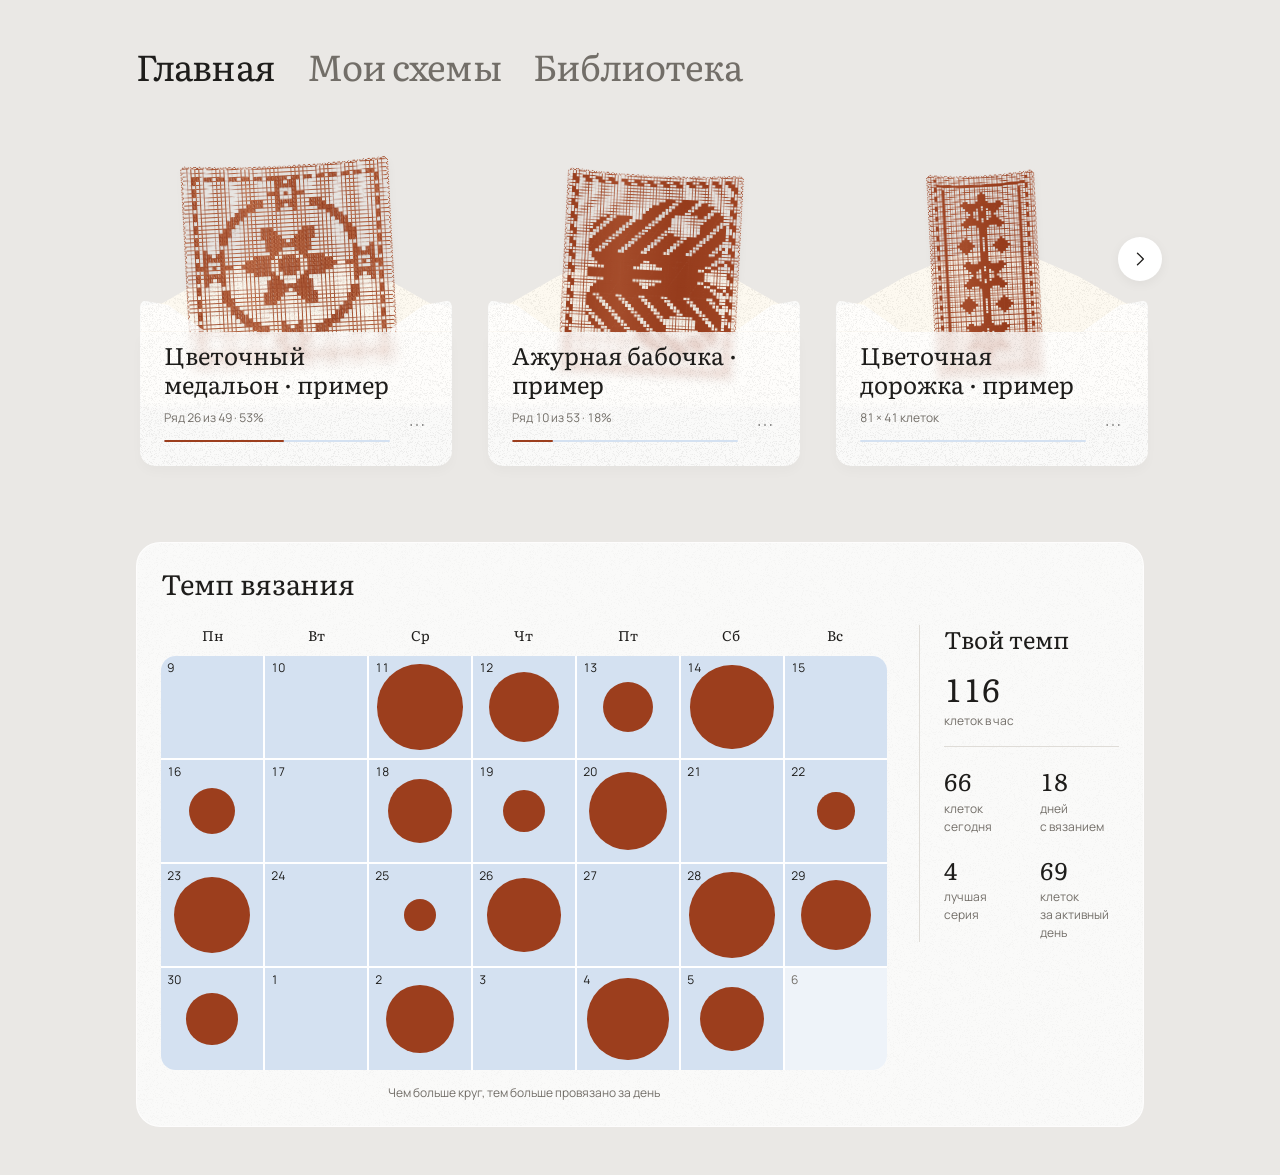
==== commit 97738071: "Publish current app with offline support and starter demo data" ====
--- a/index.html
+++ b/index.html
@@ -3,233 +3,96 @@
 <head>
 <meta charset="utf-8">
 <meta name="viewport" content="width=device-width,initial-scale=1,viewport-fit=cover">
-<style>:root{color-scheme:light;padding-top:env(safe-area-inset-top,0px);padding-bottom:env(safe-area-inset-bottom,0px)}body{margin:0}img{max-width:100%}[hidden]{display:none!important}</style>
+
+<title>Филейный счётчик</title>
+<meta name="claude:viewport-fit-sides" content="cover">
+<meta name="theme-color" content="#EAE8E5">
+<link rel="manifest" href="manifest.webmanifest">
+<link rel="icon" type="image/png" href="assets/icons/icon-192.png">
+<link rel="apple-touch-icon" href="assets/icons/apple-touch-icon.png">
+<link rel="stylesheet" href="styles/fonts.css">
+<link rel="stylesheet" href="styles/tokens.css?v=aeb7f523f0">
+<link rel="stylesheet" href="styles/components.css?v=729c374cb5">
+<link rel="stylesheet" href="styles/system.css?v=09b4afa170">
 </head>
 <body>
-<title>Филейный счётчик</title>
-<meta name="claude:viewport-fit-sides" content="cover">
-<link rel="preconnect" href="https://fonts.googleapis.com">
-<link rel="stylesheet" href="https://fonts.googleapis.com/css2?family=Literata:ital,opsz,wght@0,7..72,300;0,7..72,400;0,7..72,500;1,7..72,400&family=Manrope:wght@400;500;600;700&display=swap">
-<style>
-/* Layout: soft app shell. Warm grey ground, white cards with big radii, serif tab-titles (active dark, others grey),
-   small italic serif captions centered on each card, uppercase grotesk statements, colored stat tiles with big serif numbers.
-   The filet chart reads like an activity grid: pale-blue cells, rust for filled, white seams. */
-:root{
-  --bg:#EAE8E5; --card:#FFFFFF; --sunk:#F3F2F0; --ink:#1E1D1B; --muted:#8F8B85; --line:#DFDCD7;
-  --cell:#D4E1F1; --seam:#FFFFFF; --rust:#9C3E1D; --olive:#A7A262; --sand:#F2D79B; --on-tile:#1E1D1B; --on-rust:#FFFFFF; --ok:#5C7D38;
-  --f-serif:"Literata", Georgia, "Times New Roman", serif;
-  --f-sans:"Manrope", system-ui, -apple-system, "Segoe UI", Roboto, sans-serif;
-  --r-card:24px; --r-tile:18px;
-}
-@media (prefers-color-scheme: dark){ :root:not([data-theme="light"]){
-  --bg:#161513; --card:#22201E; --sunk:#2A2825; --ink:#EFECE7; --muted:#9C978F; --line:#36332F;
-  --cell:#2B3645; --seam:#22201E; --rust:#D2683F; --olive:#8F8A52; --sand:#D9BF82; --on-tile:#1A1815; --on-rust:#1B0E08; --ok:#9DBB6E; color-scheme:dark } }
-:root[data-theme="dark"]{
-  --bg:#161513; --card:#22201E; --sunk:#2A2825; --ink:#EFECE7; --muted:#9C978F; --line:#36332F;
-  --cell:#2B3645; --seam:#22201E; --rust:#D2683F; --olive:#8F8A52; --sand:#D9BF82; --on-tile:#1A1815; --on-rust:#1B0E08; --ok:#9DBB6E; color-scheme:dark }
-
-*,*::before,*::after{box-sizing:border-box}
-html,body{height:100%}
-body{background:var(--bg);color:var(--ink);font-family:var(--f-sans);font-size:16px;line-height:1.45;-webkit-tap-highlight-color:transparent}
-.wrap{max-width:1040px;margin:0 auto;padding-left:max(16px,env(safe-area-inset-left,0px));padding-right:max(16px,env(safe-area-inset-right,0px));padding-block:20px 28px}
-h1,h2{font-family:var(--f-serif);font-weight:400;margin:0;text-wrap:balance;letter-spacing:-.01em}
-p{margin:0}
-.muted{color:var(--muted)}
-.num{font-variant-numeric:tabular-nums lining-nums}
-.cap{font-family:var(--f-serif);font-style:italic;font-size:13px;color:var(--muted);text-align:center}
-.shout{font-family:var(--f-sans);text-transform:uppercase;font-weight:500;letter-spacing:.01em;line-height:1.2;text-align:center;text-wrap:balance}
-
-/* top nav like the reference: small serif links left, current place right */
-.nav{display:flex;justify-content:space-between;align-items:flex-start;gap:16px;font-family:var(--f-serif);font-size:15px}
-.nav .links{display:grid;gap:2px}
-.nav button{font:inherit;background:none;border:0;padding:0;min-height:0;color:var(--muted);cursor:pointer;text-align:left;justify-content:flex-start;border-radius:4px}
-.nav button:hover{color:var(--ink)}
-.nav .here{color:var(--ink)}
-.tabs{display:flex;gap:18px;align-items:baseline;flex-wrap:wrap;margin-block:40px 14px;font-family:var(--f-serif);font-size:clamp(28px,7vw,40px);line-height:1.1}
-.tabs > *{color:var(--muted);background:none;border:0;padding:0;font:inherit;cursor:pointer;min-height:0;border-radius:6px}
-.tabs .on{color:var(--ink);cursor:default}
-.tabs sup{font-size:11px;font-style:italic;vertical-align:top;margin-left:2px}
-
-button,.btn{font:inherit;cursor:pointer;border-radius:14px;border:0;background:var(--sunk);color:var(--ink);padding:10px 16px;font-weight:600;display:inline-flex;align-items:center;justify-content:center;gap:8px;min-height:44px;font-size:15px}
-button:hover{filter:brightness(.97)}
-button:focus-visible,input:focus-visible,label.file:focus-within,.tabs > *:focus-visible{outline:2.5px solid var(--rust);outline-offset:2px}
-button.primary{background:var(--ink);color:var(--bg)}
-button.rust{background:var(--rust);color:var(--on-rust)}
-button.ghost{background:transparent;padding-inline:6px}
-button.danger{color:var(--rust)}
-button:disabled{opacity:.4;cursor:default}
-input[type=text],input[type=number]{font:inherit;color:var(--ink);background:var(--sunk);border:0;border-radius:12px;padding:10px 12px;min-height:44px;width:100%}
-input[type=range]{width:100%;accent-color:var(--rust)}
-.row{display:flex;gap:10px;flex-wrap:wrap;align-items:center}
-.card{background:var(--card);border-radius:var(--r-card);padding:18px;display:grid;gap:14px;min-width:0}
-.tiles{display:grid;grid-template-columns:1.7fr 1fr;gap:8px}
-.tile{border-radius:var(--r-tile);padding:10px 14px 12px;display:grid;justify-items:center;gap:2px;color:var(--on-tile);min-width:0}
-.tile .cap{color:inherit;opacity:.75}
-.tile .big{font-family:var(--f-serif);font-size:clamp(34px,8vw,46px);line-height:1;font-weight:300}
-.tile .big small{font-size:.42em;opacity:.7;margin-left:4px}
-.t-olive{background:var(--olive)} .t-sand{background:var(--sand)} .t-white{background:var(--card);color:var(--ink)}
-
-/* Library: pattern sheets with quiet, editorial captions. */
-.lib-heading{display:flex;align-items:baseline;justify-content:space-between;gap:24px;margin:56px 0 38px}
-.lib-heading h1{font-size:clamp(34px,6vw,48px);line-height:1.2}
-.lib-heading p{color:var(--muted);margin-top:12px;font-size:14px}
-#lib #btnNew{background:transparent;color:var(--ink);font-family:var(--f-serif);font-weight:400;font-size:18px;padding:8px 0;border-radius:3px;white-space:nowrap}
-#lib #btnNew:hover{text-decoration:underline;text-underline-offset:6px}
-.library-section{font-size:28px;margin:44px 0 24px}
-.album-toolbar{display:flex;align-items:center;justify-content:space-between;gap:16px;margin-bottom:8px}
-.album-toolbar p{font-family:var(--f-serif);font-style:italic;color:var(--muted);font-size:14px}
-.album-controls{display:flex;align-items:center;gap:8px}
-.album-controls button{background:transparent;border:1px solid var(--line);border-radius:50%;width:44px;padding:0;font-size:20px;font-weight:400}
-.album-count{font-size:12px;color:var(--muted);min-width:52px;text-align:center}
-.album-track{display:flex;gap:28px;overflow-x:auto;scroll-snap-type:x mandatory;scroll-padding-inline:16px;padding:24px 16px 180px;margin:0 -16px -152px;overscroll-behavior-x:contain;scrollbar-width:none;align-items:flex-start}
-.album-track::-webkit-scrollbar{display:none}
-.album-track:focus-visible{outline:2px solid var(--rust);outline-offset:-2px;border-radius:16px}
-.pcard{flex:0 0 320px;width:320px;min-width:0;scroll-snap-align:start;display:flex;flex-direction:column;gap:10px;position:relative}
-.pcard .thumb{position:relative;isolation:isolate;background:transparent;border-radius:18px;display:block;padding:0;height:330px;min-height:330px;width:100%;overflow:visible;filter:none}
-.pattern-sheet{position:absolute;inset:12px 30px 26px 22px;display:flex;flex-direction:column;gap:14px;align-items:center;padding:22px 16px 18px;background:color-mix(in srgb,var(--card) 94%,var(--sand));border:1px solid var(--line);border-radius:3px;box-shadow:1px 5px 14px #0000000d;transform:rotate(-2deg);pointer-events:none}
-.pcard:nth-child(even) .pattern-sheet{transform:rotate(2deg)}
-.sheet-top{display:flex;justify-content:space-between;gap:8px;width:100%;font-size:8px;font-weight:400;letter-spacing:.09em;text-transform:uppercase;color:var(--muted);padding-right:5px}
-.pattern-art{display:flex;align-items:flex-start;justify-content:center;flex:1;min-height:0;width:100%;overflow:hidden}
-.pattern-art canvas{display:block;max-width:100%;max-height:100%;width:auto;height:auto;object-fit:contain}
-.sheet-eyelet{position:absolute;right:13px;top:13px;width:8px;height:8px;border-radius:50%;background:var(--bg);box-shadow:inset 0 1px 2px #0003,0 1px 0 var(--card)}
-.thread-bookmark{position:absolute;right:18px;top:3px;width:38px;height:145px;max-width:none;z-index:4;pointer-events:none}
-.pattern-pocket{position:absolute;inset:180px 4px 0;z-index:1;border:1px solid var(--line);border-top-color:var(--card);border-radius:12px 12px 22px 22px;background:color-mix(in srgb,var(--card) 76%,transparent);backdrop-filter:blur(5px);-webkit-backdrop-filter:blur(5px);box-shadow:0 6px 12px #00000006;display:flex;align-items:flex-end;justify-content:space-between;padding:24px;color:var(--ink)}
-.pattern-pocket::after{content:'';position:absolute;inset:8px;border:1px dashed var(--line);border-top:0;border-radius:6px 6px 16px 16px;pointer-events:none}
-.pocket-info{display:flex;flex-direction:column;gap:10px;text-align:left;width:100%;min-width:0;position:relative;z-index:1;padding-right:38px}
-.pocket-title{font-family:var(--f-serif);font-size:25px;font-weight:400;line-height:1.15;overflow:hidden;display:-webkit-box;-webkit-line-clamp:2;-webkit-box-orient:vertical;overflow-wrap:anywhere}
-.pocket-meta{font-size:12px;font-weight:400;color:var(--muted)}
-.pocket-info .bar{height:2px;margin-top:3px;width:100%}
-.pocket-actions{position:absolute;right:15px;bottom:17px;z-index:3}
-.pocket-actions.confirming{left:12px;right:12px;bottom:12px;background:var(--card);padding:14px;border:1px solid var(--line);border-radius:14px}
-.bar{height:6px;background:var(--cell);border-radius:3px;overflow:hidden}
-.bar i{display:block;height:100%;background:var(--rust);border-radius:3px}
-.pattern-menu{position:relative;margin-left:auto}
-.pattern-menu summary{list-style:none;cursor:pointer;border-radius:12px;padding:10px 14px;min-height:44px;background:transparent;font-weight:700}
-.pattern-menu summary::-webkit-details-marker{display:none}
-.pattern-menu summary:focus-visible{outline:2px solid var(--rust);outline-offset:3px}
-.pattern-menu[open]{z-index:2}
-.pattern-menu .menu-items{position:absolute;right:0;top:calc(100% + 6px);background:var(--card);padding:8px;border:1px solid var(--line);box-shadow:0 8px 24px #0002;border-radius:14px;min-width:170px;display:grid;gap:4px}
-.empty{background:var(--card);border-radius:8px 36px 8px 8px;padding:36px 24px;display:grid;gap:24px;justify-items:center;text-align:center}
-.empty .shout{font-family:var(--f-serif);font-size:clamp(26px,5vw,36px);text-transform:none;font-weight:400;max-width:28ch}
-.empty > .muted{max-width:42ch;font-size:14px}
-#lib .empty button{background:transparent;color:var(--ink);font-weight:500}
-#lib .empty button.primary{border-bottom:1px solid var(--line);border-radius:0}
-.demo-grid{display:grid;grid-template-columns:repeat(7,1fr);gap:3px;width:min(220px,100%)}
-.demo-grid i{aspect-ratio:1;background:var(--cell);border-radius:3px;display:grid;place-items:center}
-.demo-grid i::after{content:'';width:68%;height:68%;border-radius:50%;background:var(--rust);transform:scale(var(--s,0))}
-@media(prefers-reduced-motion:no-preference){.pattern-sheet{transition:transform .25s}.pcard .thumb:hover .pattern-sheet{transform:translateY(-6px) rotate(0)}}
-@media(max-width:600px){
-  .lib-heading{flex-wrap:wrap;margin:36px 0 28px;gap:12px}
-  .lib-heading h1{font-size:36px}
-  .album-track{gap:18px}
-  .pcard{flex-basis:82%;width:82%;max-width:320px}
-  .pcard .thumb{height:300px;min-height:300px}
-  .pattern-sheet{inset:12px 26px 22px 20px;padding:20px 14px 16px;gap:12px}
-  .pattern-pocket{top:160px;padding:20px 18px}
-  .album-toolbar p{font-size:12px}
-}
-
-/* Import / editor */
-.imp-grid{display:grid;grid-template-columns:minmax(0,1.15fr) minmax(0,1fr);gap:10px;align-items:start}
-@media (max-width:820px){.imp-grid{grid-template-columns:1fr}}
-.drop{border:1.5px dashed var(--line);border-radius:18px;padding:26px 16px;display:grid;gap:12px;justify-items:center;text-align:center}
-.drop.over{border-color:var(--rust)}
-label.file{position:relative;overflow:hidden}
-label.file input{position:absolute;inset:0;opacity:0;cursor:pointer}
-.cv-box{position:relative;width:100%;overflow:hidden;border-radius:14px;background:var(--sunk)}
-.cv-box canvas{display:block;margin:0 auto;touch-action:none}
-.cv-box.selecting canvas{touch-action:none;cursor:crosshair}
-.fields{display:grid;grid-template-columns:1fr 1fr;gap:8px}
-.field{display:grid;gap:4px;min-width:0}
-.field > .cap{text-align:left}
-.status{font-size:14px;padding:12px 14px;border-radius:14px;background:var(--sunk)}
-.status.warn{background:var(--sand);color:var(--on-tile)}
-.seg{display:inline-flex;background:var(--sunk);border-radius:14px;padding:3px;gap:3px;flex-wrap:wrap}
-.seg button{background:transparent;min-height:38px;font-weight:500;border-radius:11px;padding:6px 12px}
-.seg button[aria-pressed=true]{background:var(--card);box-shadow:0 1px 2px rgba(0,0,0,.08)}
-#edCanvas{touch-action:none;display:block;margin:0 auto}
-.ed-box{overflow:auto;max-height:70vh;background:var(--sunk);border-radius:14px;padding:8px}
-
-/* Knit */
-#knit .wrap{padding-bottom:128px}
-.knit-grid{display:grid;grid-template-columns:minmax(0,1fr) minmax(0,1fr);gap:10px;align-items:start;margin-top:16px}
-@media (max-width:820px){
-  .knit-grid{grid-template-columns:1fr;gap:8px;margin-top:10px}
-  #knit .card{padding:14px;gap:10px}
-  #knit .swatch{width:72px;height:72px;outline-width:2.5px;outline-offset:3px}
-  #knit .posbig{font-size:34px}
-  #knit .cellname{font-size:21px}
-  #knit .run{font-size:15px}
-  #knit .map-box{max-height:42vh}
-  #knit .legend{font-size:12px;gap:10px}
-}
-.col{display:grid;gap:8px;min-width:0}
-.pos{display:flex;justify-content:space-between;align-items:baseline;gap:10px;flex-wrap:wrap}
-.posbig{font-family:var(--f-serif);font-weight:300;font-size:clamp(36px,9vw,50px);line-height:1}
-.posbig small{font-family:var(--f-serif);font-size:.42em;color:var(--muted);margin-left:4px}
-.dir{font-weight:600;padding:7px 12px;border-radius:999px;background:var(--sunk);font-size:14px;white-space:nowrap}
-.cellnow{display:grid;grid-template-columns:auto 1fr;gap:20px;align-items:center}
-.cellnow .shout{text-align:left}
-.cellnum{font-family:var(--f-serif);font-style:italic;font-size:16px;color:var(--muted);margin-top:6px}
-.swatch{width:104px;height:104px;border-radius:14px;background:var(--cell);display:grid;place-items:center;outline:3px solid var(--ink);outline-offset:4px;margin:6px}
-.swatch::after{content:"";width:76%;height:76%;border-radius:10px;background:var(--rust);transform:scale(0)}
-.swatch.filled::after{transform:scale(1)}
-.swatch.done{outline-color:var(--ok);background:var(--sunk)}
-.cellname{font-size:clamp(22px,5.6vw,28px)}
-.run{font-size:16px;line-height:1.45;max-width:36ch;color:var(--ink)}
-.run b{font-weight:700}
-.tape-box{overflow:hidden;width:100%}
-.flash{background:var(--olive);color:var(--on-tile);border-radius:14px;padding:10px 14px;font-weight:600;font-size:15px}
-.map-box{overflow:auto;max-height:62vh;display:flex;justify-content:center}
-#mapCanvas{cursor:pointer}
-.legend{display:flex;gap:14px;flex-wrap:wrap;justify-content:center;font-size:13px;color:var(--muted)}
-.legend span{display:inline-flex;align-items:center;gap:6px}
-.legend i{width:12px;height:12px;border-radius:3px;display:inline-block}
-.thumbbar{position:fixed;left:0;right:0;bottom:0;background:var(--bg);
-  padding-top:10px;padding-bottom:calc(12px + env(safe-area-inset-bottom,0px));
-  padding-left:max(16px,env(safe-area-inset-left,0px));padding-right:max(16px,env(safe-area-inset-right,0px));z-index:5}
-.thumbbar .in{max-width:1040px;margin:0 auto;display:grid;grid-template-columns:auto 1fr;gap:8px}
-#btnDone{min-height:74px;font-size:20px;border-radius:22px;font-weight:600;letter-spacing:.01em}
-#btnBack{min-height:74px;min-width:74px;border-radius:22px;background:var(--card);font-size:24px}
-.kbd{font-size:12px;color:var(--muted);text-align:center;margin-top:6px;font-family:var(--f-serif);font-style:italic}
-@media (pointer:coarse){.kbd{display:none}}
-
-.toast{position:fixed;left:50%;transform:translateX(-50%);bottom:calc(112px + env(safe-area-inset-bottom,0px));background:var(--ink);color:var(--bg);padding:10px 14px;border-radius:14px;display:flex;gap:12px;align-items:center;z-index:10;max-width:calc(100% - 32px);font-size:15px}
-.toast button{background:transparent;color:var(--bg);border:1px solid var(--muted);min-height:34px;padding:4px 10px;border-radius:10px}
-.confirm{display:flex;gap:8px;align-items:center;flex-wrap:wrap;font-size:14px}
-@media (prefers-reduced-motion:no-preference){ .swatch::after{transition:transform .16s ease} .demo-grid i::after{transition:transform .3s ease} }
-</style>
-
 <section id="lib">
   <div class="wrap">
-    <nav class="nav">
-      <div class="links"><span class="muted">Филейное вязание</span></div>
-    </nav>
     <header class="lib-heading">
-      <div><h1>Мои схемы</h1><p>Ряд за рядом, в своём ритме.</p></div>
-      <button id="btnNew" class="primary">+ Новая схема</button>
+      <nav class="library-tabs" aria-label="Разделы схем">
+        <button id="homeTab" aria-current="page">Главная</button>
+        <button id="myPatternsTab">Мои схемы</button>
+        <button id="templatesTab">Библиотека</button>
+      </nav>
     </header>
+    <div id="librarySearch" class="library-search" role="search">
+      <label for="patternSearch" class="visually-hidden">Поиск по схемам</label>
+      <div class="search-field"><svg class="search-icon" viewBox="0 0 24 24" fill="none" stroke="currentColor" stroke-width="1.6" stroke-linecap="round" aria-hidden="true"><circle cx="10.5" cy="10.5" r="6.5"/><path d="m16 16 4.5 4.5"/></svg><input id="patternSearch" type="search" placeholder="Название схемы" autocomplete="off" aria-controls="libList"><button id="clearSearch" hidden aria-label="Очистить поиск">×</button></div>
+      <div id="mySchemeActions" class="my-scheme-actions" hidden><button id="btnNew" data-appearance="accent" aria-label="Новая схема" title="Новая схема"><svg class="ui-icon" viewBox="0 0 24 24" fill="none" stroke="currentColor" stroke-width="1.6" stroke-linecap="round" aria-hidden="true"><path d="M12 5v14M5 12h14"/></svg><span class="new-label">Новая схема</span></button></div>
+    </div>
+    <div id="templateFilters" class="template-filters" hidden>
+      <div class="filter-row">
+        <details class="filter-picker" id="statusPicker"><summary>Статус<span aria-hidden="true" data-icon="down"></span></summary><div class="filter-options"><button type="button" data-value="">Все работы</button><button type="button" data-value="new">Не начаты</button><button type="button" data-value="active">В работе</button><button type="button" data-value="done">Завершены</button><button type="button" data-value="draft">Черновики</button></div><input type="hidden" id="filterStatus" value=""></details>
+        <details class="filter-picker" id="difficultyPicker"><summary>Сложность<span aria-hidden="true" data-icon="down"></span></summary><div class="filter-options"><button type="button" data-value="">Любая</button><button type="button" data-value="easy">Простая</button><button type="button" data-value="medium">Средняя</button><button type="button" data-value="detailed">Детальная</button></div><input type="hidden" id="filterDifficulty" value=""></details>
+        <details class="filter-picker"><summary>Размер<span aria-hidden="true" data-icon="down"></span></summary><div class="filter-options"><button type="button" data-value="">Любой</button><button type="button" data-value="small">До 30 клеток</button><button type="button" data-value="medium">31–60 клеток</button><button type="button" data-value="large">Больше 60 клеток</button></div><input type="hidden" id="filterSize" value=""></details>
+        <details class="filter-picker" id="motifPicker"><summary>Мотив<span aria-hidden="true" data-icon="down"></span></summary><div class="filter-options"><button type="button" data-value="">Все мотивы</button><button type="button" data-value="geometry">Геометрия</button><button type="button" data-value="flowers">Цветы</button><button type="button" data-value="nature">Природа</button><button type="button" data-value="symbols">Символы</button></div><input type="hidden" id="filterMotif" value=""></details>
+    <div id="collectionTools" class="collection-tools" hidden>
+      <details class="filter-picker" id="sortPicker"><summary>Порядок<span aria-hidden="true" data-icon="down"></span></summary><div class="filter-options"><button data-value="active">Недавно вязала</button><button data-value="added">Недавно добавила</button><button data-value="name">По алфавиту</button></div><input type="hidden" id="patternSort" value="active"></details>
+      <details class="backup-menu"><summary aria-label="Действия с коллекцией" data-icon="more"></summary><div class="backup-options"><button id="exportPatterns" class="ghost">Скачать резервную копию</button><button id="restoreBackup" class="ghost">Восстановить из копии</button></div></details>
+    </div>
+        <button id="clearFilters" class="ghost" hidden data-appearance="flat">Очистить</button>
+      </div>
+    </div>
     <div id="libList"><p class="muted">Загружаю схемы…</p></div>
+    <section id="activityTracker" class="activity-tracker" aria-label="Активность вязания"></section>
     <p class="note" id="storeNote" hidden></p>
   </div>
 </section>
 
+<div id="storageStatus" class="storage-status" role="alert" hidden><span id="storageMessage"></span><button id="retryStorage" data-appearance="secondary">Повторить</button><button id="emergencyExport" data-appearance="secondary">Скачать копию</button></div>
+<dialog id="decisionDialog" class="app-dialog" aria-labelledby="decisionTitle" aria-describedby="decisionText"><header class="dialog-header"><h2 id="decisionTitle"></h2><button id="decisionClose" type="button" aria-label="Закрыть" data-icon="close" data-appearance="flat"></button></header><div class="dialog-body"><p id="decisionText"></p></div><footer class="dialog-footer"><button id="decisionCancel" data-appearance="secondary">Отмена</button><button id="decisionAccept" data-appearance="primary">Продолжить</button></footer></dialog>
+<dialog id="restoreDialog" class="app-dialog restore-dialog" aria-labelledby="restoreTitle" aria-describedby="restoreIntro">
+  <header class="dialog-header"><h2 id="restoreTitle">Восстановить из копии</h2><button id="closeRestore" aria-label="Закрыть восстановление" data-icon="close" data-appearance="flat"></button></header>
+  <div class="dialog-body">
+    <input id="restorePatterns" type="file" accept="application/json,.json" hidden>
+    <p id="restoreIntro">Выбери резервную копию, которую скачала в этом приложении. Можно перенести файл с другого устройства.</p>
+    <div id="restorePreview" class="restore-preview" hidden><p id="restoreFilename" class="restore-filename"></p><p id="restoreDate" class="muted"></p><dl id="restoreContents"></dl></div>
+    <p id="restorePolicy" class="muted" hidden>Текущие работы останутся. Схемы из копии добавятся отдельно, вместе с прогрессом. История за одинаковые дни объединится без повторного подсчёта.</p>
+    <p id="restoreStatus" class="form-status" role="status" aria-live="polite"></p>
+    <p id="restoreError" class="field-error" role="alert" hidden></p>
+  </div>
+  <footer class="dialog-footer"><button id="restoreChoose" data-appearance="primary">Выбрать файл</button><button id="restoreConfirm" data-appearance="primary" hidden>Восстановить</button><button id="restoreDone" data-appearance="primary" hidden>К моим схемам</button></footer>
+</dialog>
+<dialog id="templateDialog" class="app-dialog template-preview" aria-labelledby="templateTitle"><header class="dialog-header"><h2 id="templateTitle"></h2><button id="closeTemplate" aria-label="Закрыть просмотр" data-icon="close" data-appearance="flat"></button></header><div class="dialog-body"><div class="template-preview-meta"><p id="templateMeta" class="muted"></p><span id="templateStatus" class="template-status" hidden>В&nbsp;моих схемах</span></div><div class="template-preview-art"><canvas id="templateCanvas" aria-label="Предпросмотр схемы"></canvas></div><p id="templateEstimate" class="muted"></p></div><footer class="dialog-footer"><button id="previewAdd" class="primary" data-appearance="primary">Добавить в мои схемы</button><button id="previewMine" class="ghost" hidden data-appearance="flat">Открыть мои схемы</button></footer></dialog>
+<dialog id="editorDialog" aria-labelledby="editorTitle">
+  <header class="editor-top"><div><h2 id="editorTitle">Редактор схемы</h2><span id="editorDimensions" class="muted"></span></div><button id="closeEditor" type="button" data-appearance="primary" aria-label="Применить изменения">Применить<span class="editor-apply-suffix">изменения</span></button></header>
+  <div class="editor-tools">
+    <div class="editor-history" role="group" aria-label="История изменений"><button id="editorUndo" aria-label="Отменить изменение" title="Отменить изменение" data-icon="undo" data-appearance="secondary"></button><button id="editorRedo" aria-label="Повторить изменение" title="Повторить изменение" data-icon="redo" data-appearance="secondary"></button></div>
+    <div class="editor-modes" role="group" aria-label="Инструмент"><button id="editorDraw" aria-label="Рисовать" title="Рисовать" aria-pressed="true"><svg class="ui-icon" viewBox="0 0 24 24" fill="none" stroke="currentColor" stroke-width="1.6" stroke-linecap="round" stroke-linejoin="round" aria-hidden="true"><path d="m15 5 4 4M4 20l4-1L20 7a2.8 2.8 0 0 0-4-4L4 15v5Z"/></svg><span>Рисовать</span></button><button id="editorPan" aria-label="Перемещать" title="Перемещать" aria-pressed="false"><svg class="ui-icon" viewBox="0 0 24 24" fill="none" stroke="currentColor" stroke-width="1.6" stroke-linecap="round" stroke-linejoin="round" aria-hidden="true"><path d="M8 13V5a2 2 0 0 1 4 0v7-9a2 2 0 0 1 4 0v9-6a2 2 0 0 1 4 0v9c0 4-2 7-6 7h-2c-3 0-4-2-5-4l-4-6a2 2 0 0 1 3-2l2 3Z"/></svg><span>Перемещать</span></button></div>
+    <button id="editorFit" data-appearance="secondary">Вписать</button>
+  </div>
+  <label class="editor-zoom" for="editorZoom"><span>Масштаб</span><input id="editorZoom" type="range" min="0.5" max="48" step="0.1" value="24"><output id="editorZoomValue" for="editorZoom">100%</output></label>
+  <div id="editorViewport" tabindex="0" aria-label="Схема с прокруткой"></div>
+  <div class="editor-sliders"><label>Горизонталь<input id="editorX" type="range" min="0" max="0" value="0" aria-label="Положение по горизонтали"></label><label>Вертикаль<input id="editorY" type="range" min="0" max="0" value="0" aria-label="Положение по вертикали"></label></div>
+</dialog>
 <section id="imp" hidden>
   <div class="wrap">
-    <nav class="nav">
-      <div class="links"><button id="impBack">← Мои схемы</button></div>
+    <nav class="nav creation-nav">
+      <div class="links"><button id="impBack">← Назад</button></div>
+      <p id="draftStatus" class="muted draft-status" role="status"></p>
       <span class="here" id="impKicker" hidden>Новая схема</span>
     </nav>
-    <div class="tabs" role="tablist" aria-label="Источник схемы">
+    <div class="tabs" role="group" aria-label="Источник схемы">
       <button id="srcImg" class="on" aria-pressed="true">Из картинки</button>
       <button id="srcBlank" aria-pressed="false">Пустая сетка</button>
     </div>
+    <nav aria-label="Шаги создания схемы"><ol class="creation-steps"><li><button id="stepSource" type="button" aria-controls="srcPanel">1. Источник</button></li><li><button id="stepCheck" type="button" aria-controls="checkFields">2. Проверка</button></li><li><button id="stepSave" type="button" aria-controls="savePanel">3. Сохранение</button></li></ol></nav>
     <div class="imp-grid">
       <div class="card" id="srcPanel">
-        <p class="cap">Картинка схемы</p>
+        <h2 class="panel-title" id="sourceTitle">Картинка</h2>
         <div id="imgSide" style="display:grid;gap:12px">
           <div class="drop" id="drop">
-            <p class="shout" style="font-size:17px">Перетащи картинку сюда<br>или выбери файл</p>
+            <p class="shout">Перетащи картинку сюда<br>или выбери файл</p>
             <p class="muted" style="font-size:14px">Подойдёт скриншот или ровное фото схемы. На компьютере можно вставить из буфера: Ctrl/⌘ + V</p>
             <label class="file btn primary">Выбрать картинку<input type="file" id="file" accept="image/*"></label>
           </div>
@@ -238,7 +101,7 @@
             <div class="cv-box" id="cvBox"><canvas id="srcCanvas"></canvas></div>
             <p class="cap" style="text-align:left">Потяни за кружки в углах, чтобы рамка совпала с краями сетки. Рамку можно и передвинуть целиком.</p>
             <div class="row">
-              <button id="btnRedetect">Найти сетку заново</button>
+              <button id="btnRedetect" data-appearance="secondary">Найти сетку заново</button>
               <label class="file btn">Другая картинка<input type="file" id="file2" accept="image/*"></label>
             </div>
             <div class="field">
@@ -249,29 +112,32 @@
           </div>
         </div>
         <div id="blankSide" hidden>
-          <p class="shout" style="font-size:17px">Задай размер и закрась клетки касанием</p>
+          <p class="shout">Задай размер и закрась клетки касанием</p>
           <p class="muted" style="font-size:14px;text-align:center;margin-top:8px">Удобно для маленьких схем или чтобы перерисовать схему с бумаги.</p>
         </div>
+        <div class="creation-actions" id="sourceActions" hidden><button id="sourceToCheck" type="button" data-appearance="primary">Проверить схему</button></div>
       </div>
 
-      <div class="card">
-        <p class="cap">Проверь клетки</p>
+      <div class="card" id="checkPanel">
+        <div id="checkFields">
+        <div class="panel-heading"><h2 class="panel-title">Схема</h2><details class="pattern-menu creation-menu"><summary aria-label="Действия со схемой" data-icon="more"></summary><div class="menu-items"><button id="btnInvert" type="button">Поменять закрашенные и пустые</button></div></details></div>
         <div class="fields">
-          <div class="field"><label class="cap" for="cols">Клеток в ряду</label><input type="number" id="cols" min="2" max="250" inputmode="numeric" class="num"></div>
-          <div class="field"><label class="cap" for="rows">Рядов</label><input type="number" id="rows" min="2" max="300" inputmode="numeric" class="num"></div>
+          <div class="field"><label class="cap" for="cols">Ширина, в клетках</label><input type="number" id="cols" min="2" max="250" inputmode="numeric" class="num"></div>
+          <div class="field"><label class="cap" for="rows">Высота, в клетках</label><input type="number" id="rows" min="2" max="300" inputmode="numeric" class="num"></div>
         </div>
-        <p class="muted" style="font-size:14px">Касание клетки меняет «закрашена / пустая». Можно вести пальцем, чтобы закрасить сразу несколько.</p>
-        <div class="ed-box"><canvas id="edCanvas"></canvas></div>
-        <div class="row"><button id="btnInvert">Поменять закрашенные и пустые</button></div>
+        <div id="editorPreview"><div class="ed-box"><canvas id="edCanvas" aria-label="Открыть редактор схемы"></canvas></div></div>
+        <div class="creation-actions"><button id="openEditor" type="button" data-appearance="secondary">Редактировать</button><button id="toSave" type="button" data-appearance="primary" aria-label="Перейти к сохранению">Продолжить</button></div>
+        </div><div id="savePanel" hidden>
+        <h2 class="panel-title">Сохранение</h2>
         <div class="field"><label class="cap" for="pname">Название</label><input type="text" id="pname" maxlength="80" placeholder="Например, Салфетка с розами"></div>
         <div class="field"><span class="cap">Первый ряд вяжу</span>
           <div class="seg" role="group" aria-label="Направление первого ряда">
             <button id="dirRtl" aria-pressed="true">← справа налево</button>
             <button id="dirLtr" aria-pressed="false">слева направо →</button>
           </div>
-          <p class="muted" style="font-size:13px">Дальше ряды чередуются. Ряд 1 — нижний ряд схемы.</p>
         </div>
-        <div class="row"><button class="rust" id="btnSave">Сохранить и вязать</button><span id="saveMsg" class="muted" style="font-size:14px"></span></div>
+        <div class="creation-actions"><button id="btnSave" data-appearance="primary">Сохранить и вязать</button></div><p id="saveMsg" class="form-status" role="status"></p>
+        </div>
       </div>
     </div>
   </div>
@@ -281,14 +147,13 @@
   <div class="wrap">
     <nav class="nav">
       <div class="links">
-        <button id="knitBack">Мои схемы</button>
-        <button id="knitEdit">Изменить схему</button>
+        <button id="knitBack" aria-label="Назад к схемам">← Назад</button>
       </div>
-      <span class="here" id="knitTitle"></span>
     </nav>
-    <div class="knit-grid">
-      <div class="col" id="colNow">
+    <div class="knit-layout">
+      <div class="col" id="colNow" tabindex="-1" role="region" aria-label="Текущая клетка схемы">
         <div class="card">
+          <div class="knit-heading-info"><span class="here" id="knitTitle"></span><span class="knit-progress num" id="pct"></span><span class="knit-progress" id="knitEstimate"></span><div class="bar"><i id="pctBar" style="width:0"></i></div></div>
           <div class="pos">
             <div class="posbig num" id="rowNum"></div>
             <span class="dir" id="dirPill"></span>
@@ -296,22 +161,19 @@
           <div class="cellnow">
             <div class="swatch" id="swatch" aria-hidden="true"></div>
             <div>
-              <div class="shout cellname" id="cellName"></div>
+              <div class="cellname" id="cellName"></div>
               <div class="cellnum num" id="cellNum"></div>
             </div>
           </div>
           <div id="flash" class="flash" hidden></div>
           <p class="run" id="runText"></p>
           <div>
-            <p class="cap" style="text-align:left">дальше по ходу вязания</p>
-            <div class="tape-box" id="tapeBox" style="margin-top:8px"><canvas id="tapeCanvas"></canvas></div>
+            <div class="tape-box" id="tapeBox"><canvas id="tapeCanvas"></canvas></div>
           </div>
         </div>
       </div>
       <div class="col" id="colMap">
         <div class="card">
-          <p class="cap">Вся схема · <span class="num" id="pct"></span></p>
-          <div class="bar"><i id="pctBar" style="width:0"></i></div>
           <div class="map-box" id="mapBox"><canvas id="mapCanvas"></canvas></div>
           <div class="legend">
             <span><i style="background:var(--rust)"></i>заполненная</span>
@@ -319,37 +181,45 @@
             <span><i style="background:transparent;outline:2px solid var(--ink);outline-offset:-2px"></i>текущая</span>
             <span>бледнее — провязано</span>
           </div>
-          <p class="cap">Коснись клетки, чтобы перейти к ней</p>
         </div>
       </div>
     </div>
   </div>
   <div class="thumbbar">
     <div class="in">
-      <button id="btnBack" aria-label="Шаг назад">↶</button>
-      <button class="rust" id="btnDone">Провязала</button>
+      <button id="btnBack" aria-label="Шаг назад" aria-keyshortcuts="Backspace" data-icon="undo" data-appearance="secondary"></button>
+      <button class="rust" id="btnDone" aria-keyshortcuts="Space Enter" data-appearance="craft">Провязала</button>
     </div>
     <div class="kbd">Пробел или Enter — провязала · Backspace — назад</div>
   </div>
 </section>
 
-<div class="toast" id="toast" hidden role="status"><span id="toastText"></span><button id="toastBtn" hidden></button></div>
-
+<div class="toast" id="toast" hidden role="status"><span id="toastText"></span><button id="toastBtn" hidden></button><button id="toastClose" type="button" aria-label="Закрыть уведомление" data-icon="close"></button></div>
+
+<script src="scripts/ui-components.js"></script>
+<script src="scripts/drafts.js"></script>
+<script src="scripts/backup.js"></script>
+<script src="scripts/offline.js"></script>
+<script src="scripts/demo.js"></script>
 <script>
 (() => {
 "use strict";
 const $ = id => document.getElementById(id);
+const UI = window.FiletUI;
+const Drafts = window.FiletDrafts;
+const menus = UI.initMenus(document);
 const LS = {
   get(k, d){ try{ const v = localStorage.getItem(k); return v == null ? d : JSON.parse(v); }catch(e){ return d; } },
-  set(k, v){ try{ localStorage.setItem(k, JSON.stringify(v)); }catch(e){} }
+  set(k, v){ try{ localStorage.setItem(k, JSON.stringify(v)); return true; }catch(e){ return false; } }
+
 };
 function colors(){
   const cs = getComputedStyle(document.documentElement);
   const g = n => cs.getPropertyValue(n).trim();
   return { ink:g('--ink'), bg:g('--bg'), card:g('--card'), sunk:g('--sunk'), line:g('--line'), cell:g('--cell'), seam:g('--seam'), rust:g('--rust'), muted:g('--muted'), ok:g('--ok') };
 }
-function setupCanvas(cv, w, h){
-  const d = window.devicePixelRatio || 1;
+function setupCanvas(cv, w, h, resolution=window.devicePixelRatio || 1){
+  const d = resolution;cv.renderScale=d;
   cv.style.width = w + 'px'; cv.style.height = h + 'px';
   cv.width = Math.max(1, Math.round(w*d)); cv.height = Math.max(1, Math.round(h*d));
   const c = cv.getContext('2d'); c.setTransform(d,0,0,d,0,0); return c;
@@ -379,14 +249,110 @@
 
 /* ---------- toast ---------- */
 let toastTimer;
+function dismissToast(){ clearTimeout(toastTimer); $('toast').hidden = true; }
+$('toastClose').onclick = dismissToast;
 function toast(text, btnLabel, onBtn, ms=3500){
   $('toastText').textContent = text;
   const b = $('toastBtn');
-  if (btnLabel){ b.hidden = false; b.textContent = btnLabel; b.onclick = () => { $('toast').hidden = true; onBtn(); }; }
-  else b.hidden = true;
+  if (btnLabel){ b.hidden = false; b.textContent = btnLabel; b.onclick = () => { dismissToast(); onBtn(); }; }
+  else { b.hidden = true; b.onclick = null; }
   $('toast').hidden = false;
-  clearTimeout(toastTimer); toastTimer = setTimeout(() => { $('toast').hidden = true; }, ms);
-}
+  clearTimeout(toastTimer); toastTimer = setTimeout(dismissToast, ms);
+}
+$('toast').addEventListener('mouseenter', () => clearTimeout(toastTimer));
+$('toast').addEventListener('focusin', () => clearTimeout(toastTimer));
+function resumeToastTimer(){
+  clearTimeout(toastTimer);
+  if (!$('toast').matches(':hover, :focus-within')) toastTimer = setTimeout(dismissToast, 3500);
+}
+$('toast').addEventListener('mouseleave', resumeToastTimer);
+$('toast').addEventListener('focusout', resumeToastTimer);
+
+/* Shared icons, decisions and portable backups. */
+const iconPaths={plus:'M12 5v14M5 12h14',down:'m6 9 6 6 6-6',back:'m14 6-6 6 6 6',next:'m9 5 7 7-7 7',close:'m6 6 12 12M18 6 6 18',undo:'M8 5 3 10l5 5M3 10h11a6 6 0 0 1 0 12',redo:'m16 5 5 5-5 5M21 10H10a6 6 0 0 0 0 12',more:'M5 12h.01M12 12h.01M19 12h.01'};
+function icon(name){return `<svg class="ui-icon" width="20" height="20" viewBox="0 0 24 24" fill="none" stroke="currentColor" stroke-width="1.6" stroke-linecap="round" stroke-linejoin="round" aria-hidden="true"><path d="${iconPaths[name]||iconPaths.next}"/></svg>`;}
+document.querySelectorAll('[data-icon]').forEach(el=>{el.innerHTML=icon(el.dataset.icon);});
+for(const id of ['knitBack','impBack'])$(id).innerHTML=icon('back')+'<span>Назад</span>';
+$('impBack').querySelector('svg').setAttribute('viewBox','7 0 8 24');
+let decisionResolve=null,decisionDismissValue=false;
+function askDecision(title,text,accept='Продолжить',options={}){
+  if(decisionResolve)return Promise.resolve(null);
+  $('decisionTitle').textContent=title;$('decisionText').textContent=text;$('decisionAccept').textContent=accept;
+  $('decisionCancel').textContent=options.cancelLabel||'Отмена';decisionDismissValue=Object.hasOwn(options,'dismissValue')?options.dismissValue:false;
+  $('decisionAccept').dataset.appearance=/Удалить|сбросить/i.test(accept)?'danger':'primary';
+  UI.openDialog($('decisionDialog'),{focus:$('decisionCancel'),dismissible:true});
+  return new Promise(resolve=>decisionResolve=resolve);
+}
+function finishDecision(value){const resolve=decisionResolve;decisionResolve=null;$('decisionDialog').close();resolve?.(value);}
+$('decisionCancel').onclick=()=>finishDecision(false);$('decisionAccept').onclick=()=>finishDecision(true);
+$('decisionClose').onclick=()=>finishDecision(decisionDismissValue);
+$('decisionDialog').addEventListener('cancel',e=>{e.preventDefault();finishDecision(decisionDismissValue);});
+$('decisionDialog').addEventListener('close',()=>{if(!$('decisionDialog').open&&decisionResolve){const resolve=decisionResolve;decisionResolve=null;resolve(decisionDismissValue);}});
+function exportBackup(){
+  const backup={format:'filet-backup',version:1,exportedAt:new Date().toISOString(),patterns:[...patterns.values()],activity:LS.get('filet.activity.v1',{days:{}}),pace:LS.get('filet.pace.v1',[]),drafts:backupDrafts()};
+  const url=URL.createObjectURL(new Blob([JSON.stringify(backup,null,2)],{type:'application/json'}));
+  const link=document.createElement('a');link.href=url;link.download=`filet-${activityDateKey()}.json`;link.click();setTimeout(()=>URL.revokeObjectURL(url),1000);
+}
+function validPattern(p){return window.FiletBackup.validPattern(p);}
+$('exportPatterns').onclick=exportBackup;$('emergencyExport').onclick=exportBackup;
+/* A restore session retains its IDs on retry, so partial writes cannot make duplicates. */
+let restorePlan=null,restoreBusy=false,restoreRead=0;
+function resetRestore(){
+  restorePlan=null;restoreRead++;
+  UI.setBusy($('restoreChoose'),false);
+  $('restoreTitle').textContent='Восстановить из копии';
+  $('restoreIntro').textContent='Выбери резервную копию, которую скачала в этом приложении. Можно перенести файл с другого устройства.';
+  for(const id of ['restorePreview','restorePolicy','restoreConfirm','restoreDone','restoreError'])$(id).hidden=true;
+  $('restoreChoose').hidden=false;$('restoreChoose').disabled=false;$('restoreChoose').textContent='Выбрать файл';$('restoreChoose').dataset.appearance='primary';
+  $('restoreConfirm').textContent='Восстановить';$('restoreStatus').textContent='';
+}
+$('restoreBackup').onclick=()=>{
+  menus.closeAll();resetRestore();$('restoreDialog').returnFocus=document.querySelector('.backup-menu summary');
+  UI.openDialog($('restoreDialog'),{focus:$('restoreChoose'),dismissible:true});
+};
+$('restoreChoose').onclick=()=>{$('restorePatterns').click();};
+$('closeRestore').onclick=()=>{if(!restoreBusy)$('restoreDialog').close();};
+$('restoreDialog').addEventListener('cancel',e=>{if(restoreBusy)e.preventDefault();});
+$('restoreDialog').addEventListener('close',()=>{restoreRead++;});
+$('restorePatterns').onchange=async e=>{
+  const file=e.target.files[0];e.target.value='';if(!file||restoreBusy)return;
+  restorePlan=null;const read=++restoreRead;
+  $('restoreConfirm').hidden=true;$('restorePreview').hidden=true;$('restorePolicy').hidden=true;$('restoreError').hidden=true;
+  $('restoreStatus').textContent='Проверяем копию…';UI.setBusy($('restoreChoose'),true);
+  try{
+    if(file.size>10000000)throw Error('Файл больше 10 МБ. Выбери другую резервную копию.');
+    const plan=window.FiletBackup.prepare(await file.text(),{uid});
+    if(read!==restoreRead)return;
+    restorePlan=plan;$('restoreFilename').textContent=file.name||'Резервная копия';
+    $('restoreDate').textContent=plan.exportedAt?'Создана '+new Date(plan.exportedAt).toLocaleDateString('ru-RU',{day:'numeric',month:'long',year:'numeric'}):'';
+    const contents=$('restoreContents');contents.replaceChildren();
+    const rows=[['Схемы',String(plan.patterns.length)],['С прогрессом',String(plan.patterns.filter(p=>p.pos>0).length)],['Дни активности',String(Object.keys(plan.days).length)]];
+    if(plan.drafts.length)rows.push(['Черновики',String(plan.drafts.length)]);
+    for(const [label,value] of rows){const dt=document.createElement('dt'),dd=document.createElement('dd');dt.textContent=label;dd.textContent=value;contents.append(dt,dd);}
+    $('restorePreview').hidden=false;$('restorePolicy').hidden=false;$('restoreConfirm').hidden=false;
+    $('restoreChoose').textContent='Другой файл';$('restoreChoose').dataset.appearance='secondary';$('restoreStatus').textContent='Копия проверена. Можно восстановить.';
+    $('restoreConfirm').focus({preventScroll:true});
+  }catch(error){
+    if(read!==restoreRead)return;
+    $('restoreError').textContent=error.message||'Не удалось прочитать файл. Попробуй выбрать его ещё раз.';$('restoreError').hidden=false;$('restoreStatus').textContent='';
+  }finally{if(read===restoreRead)UI.setBusy($('restoreChoose'),false);}
+};
+$('restoreConfirm').onclick=async()=>{
+  if(!restorePlan||restoreBusy)return;
+  if(!store){$('restoreError').textContent='Хранилище ещё загружается. Попробуй через несколько секунд.';$('restoreError').hidden=false;return;}
+  restoreBusy=true;$('restoreError').hidden=true;$('restoreChoose').disabled=true;$('closeRestore').disabled=true;UI.setBusy($('restoreConfirm'),true);
+  try{
+    const count=await window.FiletBackup.apply(restorePlan,{storage:LS,store,patterns,onProgress:text=>{$('restoreStatus').textContent=text;}});
+    restorePlan=null;
+    $('restoreTitle').textContent='Копия восстановлена';$('restoreIntro').textContent=count?`Добавлено схем: ${count}. Они уже в «Моих схемах», вместе с сохранённым прогрессом.`:'История и доступный черновик восстановлены.';
+    for(const id of ['restorePreview','restorePolicy','restoreChoose','restoreConfirm'])$(id).hidden=true;
+    $('restoreStatus').textContent='';$('restoreDone').hidden=false;$('restoreDone').focus({preventScroll:true});
+    renderLibrary();
+  }catch(error){
+    $('restoreStatus').textContent='';$('restoreError').textContent=error.message||'Не удалось завершить восстановление. Проверь подключение и повтори. Уже добавленные схемы сохранятся.';$('restoreError').hidden=false;$('restoreConfirm').textContent='Повторить';renderLibrary();
+  }finally{restoreBusy=false;$('restoreChoose').disabled=false;$('closeRestore').disabled=false;UI.setBusy($('restoreConfirm'),false);}
+};
+$('restoreDone').onclick=()=>{$('restoreDialog').close();switchLibrarySection('mine');};
 
 /* ---------- storage ---------- */
 const patterns = new Map();
@@ -396,22 +362,12 @@
 function makeLocalStore(){
   let cb = null;
   const read = () => LS.get('filet.patterns', {});
-  const write = o => LS.set('filet.patterns', o);
-  // Populate the requested album preview once; keep existing work and deletions intact.
-  if (!LS.get('filet.albumExamples.v1', false)){
-    const saved = read();
-    const needed = Math.max(0, 6 - Object.keys(saved).length);
-    albumExamples().slice(0, needed).forEach(p => {
-      if (!saved[p.id]){ const {id, ...body} = p; saved[id] = body; }
-    });
-    write(saved);
-    LS.set('filet.albumExamples.v1', true);
-  }
+  const write = o => { if(!LS.set('filet.patterns',o))throw new Error('Не удалось записать схемы в память браузера'); };
   return {
     kind:'local',
     subscribe(f){ cb = f; f(Object.entries(read()).map(([id,d]) => ({id, ...d}))); },
     async save(p){ const o = read(); const {id, ...body} = p; o[id] = body; write(o); },
-    async updatePos(id, pos){ const o = read(); if (o[id]){ o[id].pos = pos; o[id].updatedAt = Date.now(); write(o); } },
+    async updatePos(id, pos){ const o = read(); if (o[id]){ o[id].pos = pos; o[id].updatedAt = Date.now();o[id].lastKnittedAt=patterns.get(id)?.lastKnittedAt||o[id].lastKnittedAt||0; write(o); } },
     async remove(id){ const o = read(); delete o[id]; write(o); cb && cb(Object.entries(o).map(([i,d]) => ({id:i, ...d}))); }
   };
 }
@@ -421,7 +377,7 @@
     kind:'db',
     subscribe(f, onErr){ return col.onSnapshot(s => f(s.docs.map(d => ({id:d.id, ...d.data()}))), onErr); },
     async save(p){ const {id, ...body} = p; await col.doc(id).set(body); },
-    async updatePos(id, pos){ await col.doc(id).update({pos, updatedAt: Date.now()}); },
+    async updatePos(id, pos){ await col.doc(id).update({pos, updatedAt: Date.now(),lastKnittedAt:patterns.get(id)?.lastKnittedAt||0}); },
     async remove(id){ await col.doc(id).delete(); }
   };
 }
@@ -433,7 +389,9 @@
     const local = patterns.get(d.id);
     const pend = posPending.get(d.id);
     const pat = {...d};
-    if (local && pend && (pend.timer || pend.inflight)) pat.pos = local.pos;
+    const journal=LS.get('filet.pending.v1',{});
+    if(journal[d.id]?.kind===store.kind && !pend){pat.pos=Math.min(journal[d.id].pos,pat.w*pat.h);queuePos(d.id,pat.pos);}
+    if (local && pend && (pend.timer || pend.inflight || pend.failed)) pat.pos = local.pos;
     patterns.set(d.id, pat);
   }
   for (const id of [...patterns.keys()]) if (!seen.has(id)) patterns.delete(id);
@@ -443,20 +401,35 @@
   }
   maybeResume();
 }
-function queuePos(id, pos){
-  let q = posPending.get(id); if (!q){ q = {}; posPending.set(id, q); }
-  q.value = pos;
-  clearTimeout(q.timer);
-  q.timer = setTimeout(() => { q.timer = null; flushPos(id); }, 700);
+function storageError(message){
+  $('storageMessage').textContent=message;$('storageStatus').hidden=false;
+}
+function queuePos(id,pos){
+  let q=posPending.get(id);if(!q){q={};posPending.set(id,q);}q.value=pos;
+  const journal=LS.get('filet.pending.v1',{});journal[id]={pos,kind:store.kind};
+  if(!LS.set('filet.pending.v1',journal))storageError('Не получается сохранить последний шаг. Скачай копию перед закрытием.');
+  clearTimeout(q.timer);q.timer=null;
+  if(store.kind==='local')flushPos(id);
+  else q.timer=setTimeout(()=>{q.timer=null;flushPos(id);},400);
 }
 async function flushPos(id){
-  const q = posPending.get(id); if (!q || q.inflight) return;
-  const v = q.value; q.inflight = true;
-  try { await store.updatePos(id, v); }
-  catch(e){ toast('Не получилось сохранить прогресс. Проверь интернет — повторю при следующем шаге.'); }
-  q.inflight = false;
-  if (q.value !== v && !q.timer) flushPos(id);
-}
+  const q=posPending.get(id);if(!q || q.inflight)return;
+  const value=q.value;q.inflight=true;q.failed=false;
+  try{
+    await store.updatePos(id,value);
+    if(q.value===value){const journal=LS.get('filet.pending.v1',{});delete journal[id];LS.set('filet.pending.v1',journal);}
+  }catch(e){q.failed=true;storageError('Прогресс пока не сохранён. Повтори сохранение или скачай копию.');}
+  q.inflight=false;
+  if(q.value!==value && !q.timer)flushPos(id);
+}
+async function flushAllProgress(){await Promise.all([...posPending].map(([id,q])=>{clearTimeout(q.timer);q.timer=null;return flushPos(id);}));}
+window.addEventListener('pagehide',()=>{saveDraft();flushAllProgress();});
+document.addEventListener('visibilitychange',()=>{if(document.hidden){saveDraft();flushAllProgress();}});
+$('retryStorage').onclick=async()=>{
+  await flushAllProgress();const draftOK=screen!=='imp'||saveDraft();
+  if(store?.kind==='local')try{for(const p of patterns.values())await store.save(p);if(draftOK)$('storageStatus').hidden=true;}catch(e){storageError('Память браузера недоступна. Скачай копию, чтобы сохранить работу.');}
+  else if(draftOK && ![...posPending.values()].some(q=>q.failed))$('storageStatus').hidden=true;
+};
 async function initStore(){
   let db = null, userId = null;
   try {
@@ -467,8 +440,9 @@
   } catch(e){ db = null; }
   if (db && userId){
     store = makeDbStore(db, userId);
-    store.subscribe(onPatterns, () => { store = makeLocalStore(); store.subscribe(onPatterns); });
+    store.subscribe(onPatterns, () => { storageError('Не удалось загрузить облачные схемы. Проверь соединение и обнови страницу.'); });
   } else {
+    try{window.FiletDemo.seed(localStorage,[...detailedTemplates(),...albumExamples().slice(0,3)],new Date(),location.protocol);}catch(e){}
     store = makeLocalStore();
     store.subscribe(onPatterns);
   }
@@ -477,6 +451,8 @@
 /* ---------- screens ---------- */
 let screen = 'lib', curId = null, resumed = false;
 function show(s){
+  menus.closeAll();
+  paceAnchor=null;
   screen = s;
   $('lib').hidden = s !== 'lib'; $('imp').hidden = s !== 'imp'; $('knit').hidden = s !== 'knit';
   if (s !== 'knit'){ LS.set('filet.last', null); releaseWake(); }
@@ -485,7 +461,7 @@
 function maybeResume(){
   if (resumed) return; resumed = true;
   const last = LS.get('filet.last', null);
-  if (last && patterns.has(last) && screen === 'lib') openKnit(last);
+  // Resume is an explicit action on the home screen; opening the app never skips it.
 }
 
 /* ---------- library ---------- */
@@ -513,33 +489,533 @@
   return motifs.map(([name, filled], i) => ({
     id:'album-example-v1-'+i, name:name+' · пример', w:15, h:15,
     cells:Array.from({length:15},(_,y)=>Array.from({length:15},(_,x)=>x>0 && x<14 && y>0 && y<14 && filled(x,y) ? '1':'0').join('')),
-    pos:0, firstRtl:true, createdAt:1, updatedAt:6-i
+    pos:0, firstRtl:true, createdAt:1, updatedAt:6-i,
+    difficulty:['easy','medium','easy','detailed','medium','medium'][i],
+    motif:['geometry','flowers','geometry','nature','symbols','symbols'][i]
   }));
 }
-// Printed preview uses real pattern cells; the counting and editor views are unchanged.
+// Original charts inspired by traditional floral filet themes, not traced from pins.
+let detailedTemplateCache;
+function detailedTemplates(){
+  if(detailedTemplateCache)return detailedTemplateCache;
+  const flower=(x,y,r)=>{const d=Math.hypot(x,y),a=Math.atan2(y,x);return d<r*.2 || (d>r*.35 && d<r*(.7+.23*Math.cos(a*6)));};
+  const specs=[
+    ['floral-medallion','Цветочный медальон',49,49,'flowers',(x,y)=>{
+      const a=x-24,b=y-24,r=Math.hypot(a,b);
+      return flower(a,b,12) || (r>16 && r<18 && (Math.abs(a)>5 && Math.abs(b)>5)) ||
+        [[0,-18],[0,18],[-18,0],[18,0]].some(([dx,dy])=>flower(a-dx,b-dy,5)) ||
+        (Math.max(Math.abs(a),Math.abs(b))===22 && (x+y)%3!==0);
+    }],
+    ['lace-butterfly','Ажурная бабочка',63,53,'nature',(x,y)=>{
+      const a=Math.abs(x-31),b=y-25;
+      const upper=((a-13)/12)**2+((b+8)/14)**2<1;
+      const lower=((a-10)/9)**2+((b-11)/10)**2<1;
+      const eye=((a-16)/4)**2+((b+9)/5)**2<1;
+      const holes=(a+b+60)%7<2 && a>6;
+      return (a<=1 && b>-16 && b<21) || (b<-14 && b>-23 && a===Math.floor((-b-14)/2)+1) ||
+        ((upper || lower) && !eye && !holes) ||
+        (Math.max(Math.abs(x-31)/29,Math.abs(y-26)/24)> .97 && (x+y)%4<2);
+    }],
+    ['garden-runner','Цветочная дорожка',81,41,'flowers',(x,y)=>{
+      const a=x-40,b=y-20;
+      return [-25,0,25].some(dx=>flower(a-dx,b,10)) ||
+        (Math.abs(b)===15 && x>4 && x<77) ||
+        (Math.abs(b)===18 && x%4<2) ||
+        (Math.abs(a)===37 && Math.abs(b)<18) ||
+        [-12,12].some(dx=>Math.abs(a-dx)+Math.abs(b-7)<4 || Math.abs(a-dx)+Math.abs(b+7)<4) ||
+        (Math.abs(b)===1 && Math.abs(a)<32);
+    }]
+  ];
+  detailedTemplateCache=specs.map(([id,name,w,h,motif,filled],i)=>({
+    id:'library-original-'+id,name,w,h,motif,difficulty:'detailed',pos:0,firstRtl:true,createdAt:1,updatedAt:10-i,
+    cells:Array.from({length:h},(_,y)=>Array.from({length:w},(_,x)=>x>0&&y>0&&x<w-1&&y<h-1&&filled(x,y)?'1':'0').join(''))
+  }));return detailedTemplateCache;
+}
+// Fit landscape textiles into the envelope without stretching or changing saved cells.
+function envelopePreviewPattern(p){
+  if(p.w<=p.h)return p;
+  return {...p,w:p.h,h:p.w,cells:Array.from({length:p.w},(_,y)=>Array.from({length:p.h},(_,x)=>p.cells[p.h-1-x][y]).join(''))};
+}
+// Decorative textile preview only: the editor and knitting chart retain exact cells.
 function drawThumb(cv, p, size){
-  const cell = (size-2)/Math.max(p.w,p.h);
-  const w = cell*p.w, h = cell*p.h;
-  const c = setupCanvas(cv,w+2,h+2), k=colors();
-  c.clearRect(0,0,w+2,h+2); c.translate(1,1);
-  c.fillStyle=k.rust;
+  const pad=18, cell=(size-pad*2)/Math.max(p.w,p.h);
+  const w=cell*p.w, h=cell*p.h;
+  const c=setupCanvas(cv,w+pad*2,h+pad*2,Math.max(3,window.devicePixelRatio||1)), k=colors();
+  c.clearRect(0,0,w+pad*2,h+pad*2);
+  c.translate(pad,pad); c.lineCap='round'; c.lineJoin='round';
+  const thread=Math.max(.5,Math.min(2.1,cell*.14));
+  // Stable, small irregularities: redrawing never changes the pattern.
+  const wobble=(x,y)=>Math.sin(x*12.13+y*7.71)*Math.min(.55,cell*.035);
+  const yarn=(path,width)=>{
+    c.beginPath();path();
+    c.strokeStyle=k.rust;c.globalAlpha=1;c.lineWidth=width;c.stroke();
+    if(cell>=4){
+      c.strokeStyle='#542819';c.globalAlpha=.18;c.lineWidth=width;c.stroke();
+      c.strokeStyle=k.rust;c.globalAlpha=1;c.lineWidth=width*.72;c.stroke();
+      c.strokeStyle='#F1BC92';c.globalAlpha=.32;c.lineWidth=Math.max(.24,width*.22);c.stroke();
+    }
+    c.globalAlpha=1;
+  };
+  // Dense charts keep a clean miniature; larger cells reveal separate crochet posts.
   for(let y=0;y<p.h;y++) for(let x=0;x<p.w;x++){
-    if(p.cells[y][x]==='1'){
-      const gap = cell>4 ? Math.min(.9,cell*.06) : 0;
-      c.globalAlpha=.82;
-      c.fillRect(x*cell+gap,y*cell+gap,cell-gap*2,cell-gap*2);
+    if(p.cells[y][x]!=='1') continue;
+    const px=x*cell,py=y*cell;
+    if(cell<4){c.fillStyle=k.rust;c.fillRect(px,py,cell,cell);continue;}
+    const posts=Math.max(3,Math.round(cell/3)), step=cell/posts;
+    for(let j=0;j<posts;j++){
+      const cx=px+(j+.5)*step, bend=wobble(x+j,y);
+      yarn(()=>{
+        c.moveTo(cx,py+cell*.08);
+        c.bezierCurveTo(cx-step*.28,py+cell*.34,cx+step*.28+bend,py+cell*.66,cx,py+cell*.94);
+      },step*.9);
+      // Small diagonal wraps give the posts a twisted-yarn rhythm.
+      c.strokeStyle='#F1BC92';c.globalAlpha=.28;c.lineWidth=.45;
+      for(let t=0;t<3;t++){
+        const cy=py+cell*(.24+t*.24);
+        c.beginPath();c.moveTo(cx-step*.25,cy+step*.2);c.lineTo(cx+step*.22,cy-step*.2);c.stroke();
+      }
+      c.globalAlpha=1;
     }
   }
-  c.globalAlpha=1; c.strokeStyle=k.cell; c.lineWidth=cell>4 ? .7 : .35;
-  c.beginPath();
+  // Each mesh segment bows slightly, like a short chain between stitches.
+  yarn(()=>{
+    for(let y=0;y<=p.h;y++) for(let x=0;x<p.w;x++){
+      const px=x*cell,py=y*cell;
+      c.moveTo(px,py);c.quadraticCurveTo(px+cell*.5,py+wobble(x,y),px+cell,py);
+    }
+    for(let x=0;x<=p.w;x++) for(let y=0;y<p.h;y++){
+      const px=x*cell,py=y*cell;
+      c.moveTo(px,py);c.quadraticCurveTo(px+wobble(y,x),py+cell*.5,px,py+cell);
+    }
+  },thread);
+  if(cell>=6){
+    // Fine diagonal twists on the open chains, not a uniform shiny highlight.
+    c.strokeStyle='#F1BC92';c.lineWidth=.5;c.globalAlpha=.42;c.beginPath();
+    for(let y=0;y<=p.h;y++) for(let x=0;x<p.w;x++) for(let t=1;t<4;t++){
+      const px=(x+t/4)*cell,py=y*cell;
+      c.moveTo(px-.5,py+.6);c.lineTo(px+.5,py-.6);
+    }
+    for(let x=0;x<=p.w;x++) for(let y=0;y<p.h;y++) for(let t=1;t<4;t++){
+      const px=x*cell,py=(y+t/4)*cell;
+      c.moveTo(px-.6,py-.5);c.lineTo(px+.6,py+.5);
+    }
+    c.stroke();c.globalAlpha=1;
+  }
+  const nx=Math.max(1,Math.round(w/Math.max(5,cell))),ny=Math.max(1,Math.round(h/Math.max(5,cell)));
+  yarn(()=>{
+    for(let i=0;i<nx;i++){
+      const x=i*w/nx,step=w/nx,depth=4+wobble(i,0);
+      c.moveTo(x,0);c.quadraticCurveTo(x+step/2,-depth,x+step,0);
+      c.moveTo(x,h);c.quadraticCurveTo(x+step/2,h+depth,x+step,h);
+    }
+    for(let i=0;i<ny;i++){
+      const y=i*h/ny,step=h/ny,depth=4+wobble(0,i);
+      c.moveTo(0,y);c.quadraticCurveTo(-depth,y+step/2,0,y+step);
+      c.moveTo(w,y);c.quadraticCurveTo(w+depth,y+step/2,w,y+step);
+    }
+  },thread);
+  const source=document.createElement('canvas'); source.width=cv.width;source.height=cv.height;
+  source.getContext('2d').drawImage(cv,0,0); cv.clothSource=source;cv.clothRenderKey=null;
+  bendClothPreview(cv,0);
+}
+function clothPoint(x,y,w,h,amount,edge,d,wave=0,phase=0){
+  const u=x/w, t=Math.max(0,1-y/(h*.72)), free=t*t;
+  const arch=Math.sin(Math.PI*u);
+  // A shallow permanent drape plus delayed, asymmetric motion at the free edge.
+  return [x+d*free*(amount*7+edge*4*Math.sin(Math.PI*u*2)),
+    y+d*free*(7*arch+edge*17*arch+amount*6*Math.sin(Math.PI*u*2)+wave*7*Math.sin(u*Math.PI*2.5-phase))];
+}
+function bendClothPreview(cv,amount,edge=amount){
+  const source=cv.clothSource;if(!source)return;
+  const wave=cv.scrollWave||0,phase=cv.scrollPhase||0;
+  const key=Math.round(amount*40)+':'+Math.round(edge*40)+':'+Math.round(wave*50)+':'+(wave?Math.round(phase*30):0);
+  if(cv.clothRenderKey===key)return;cv.clothRenderKey=key;
+  const c=cv.getContext('2d'),d=cv.renderScale||window.devicePixelRatio||1;
+  c.imageSmoothingEnabled=true;c.imageSmoothingQuality='high';
+  c.setTransform(1,0,0,1,0,0);c.clearRect(0,0,cv.width,cv.height);
+  const w=source.width,h=source.height,cols=8,rows=6;
+  const points=[];
+  for(let j=0;j<=rows;j++) for(let i=0;i<=cols;i++)
+    points.push(clothPoint(i*w/cols,j*h/rows,w,h,amount,edge,d,wave,phase));
+  const triangle=(sx,sy,sw,sh,p0,p1,p2)=>{
+    const a=(p1[0]-p0[0])/sw,b=(p1[1]-p0[1])/sw;
+    const cc=(p2[0]-p0[0])/sh,dd=(p2[1]-p0[1])/sh;
+    c.save();c.beginPath();
+    const mx=(p0[0]+p1[0]+p2[0])/3,my=(p0[1]+p1[1]+p2[1])/3;
+    [p0,p1,p2].forEach((p,i)=>{
+      const length=Math.hypot(p[0]-mx,p[1]-my)||1;
+      const x=p[0]+(p[0]-mx)/length*.65,y=p[1]+(p[1]-my)/length*.65;
+      if(i===0)c.moveTo(x,y);else c.lineTo(x,y);
+    });c.closePath();c.clip();
+    c.setTransform(a,b,cc,dd,p0[0]-a*sx-cc*sy,p0[1]-b*sx-dd*sy);
+    const left=Math.max(0,Math.min(sx,sx+sw)-1),top=Math.max(0,Math.min(sy,sy+sh)-1);
+    const width=Math.min(w-left,Math.abs(sw)+2),height=Math.min(h-top,Math.abs(sh)+2);
+    c.drawImage(source,left,top,width,height,left,top,width,height);c.restore();
+  };
+  for(let j=0;j<rows;j++) for(let i=0;i<cols;i++){
+    const n=j*(cols+1)+i,x=i*w/cols,y=j*h/rows,sw=w/cols,sh=h/rows;
+    triangle(x,y,sw,sh,points[n],points[n+1],points[n+cols+1]);
+    triangle(x+sw,y+sh,-sw,-sh,points[n+cols+2],points[n+cols+1],points[n+1]);
+  }
+  // Shade only yarn pixels: holes stay transparent.
+  c.globalCompositeOperation='source-atop';
+  const shade=c.createLinearGradient(0,0,w,0);
+  shade.addColorStop(0,'rgba(68,29,16,0.06)');
+  shade.addColorStop(.35,'rgba(255,222,186,0.09)');
+  shade.addColorStop(.65,`rgba(68,29,16,${.07+Math.abs(edge)*.055})`);
+  shade.addColorStop(1,'rgba(255,222,186,0.05)');
+  c.fillStyle=shade;c.fillRect(0,0,w,h);c.globalCompositeOperation='source-over';
+}
+function attachClothHover(button,cv){
+  let x=0,y=0,targetX=0,targetY=0,pending=false,lastTime=0;
+  const allowed=()=>matchMedia('(hover:hover) and (pointer:fine) and (prefers-reduced-motion:no-preference)').matches;
+  const schedule=()=>{if(!pending){pending=true;requestAnimationFrame(frame);}};
+  const frame=(time)=>{
+    pending=false;if(!button.isConnected)return;
+    if(!allowed()){x=y=targetX=targetY=0;bendClothPreview(cv,0,0);lastTime=0;return;}
+    const dt=lastTime?Math.min(2,(time-lastTime)/16.67):1;lastTime=time;
+    const follow=1-Math.pow(.82,dt);
+    x+=(targetX-x)*follow;y+=(targetY-y)*follow;
+    cv.hoverX=x;cv.hoverY=y;bendClothPreview(cv,x,y);
+    if(Math.abs(targetX-x)>.008 || Math.abs(targetY-y)>.008)schedule();
+    else{bendClothPreview(cv,targetX,targetY);lastTime=0;}
+  };
+  button.onpointermove=e=>{
+    if(e.pointerType!=='mouse' || !allowed())return;
+    const rect=cv.getBoundingClientRect(),box=button.getBoundingClientRect();
+    const pocket=button.querySelector('.pattern-pocket');
+    const coveredTop=pocket?pocket.getBoundingClientRect().top:box.top+box.height*.56;
+    if(e.clientY>=coveredTop || e.clientX<rect.left || e.clientX>rect.right || e.clientY<rect.top){
+      if(targetX!==0 || targetY!==0){targetX=targetY=0;schedule();}return;
+    }
+    const u=Math.max(0,Math.min(1,(e.clientX-rect.left)/rect.width));
+    const v=Math.max(0,Math.min(1,(e.clientY-rect.top)/(rect.height*.65)));
+    targetX=(u-.5)*1.8;targetY=(.5-v)*1.7;schedule();
+  };
+  button.onpointerleave=()=>{targetX=targetY=0;schedule();};
+}
+let albumActiveId = null;
+let librarySection='home';
+const sectionQueries={home:'',mine:'',templates:''};
+const sectionSizes={home:'',mine:'',templates:''};
+function switchLibrarySection(section){
+  sectionQueries[librarySection]=$('patternSearch').value;
+  sectionSizes[librarySection]=$('filterSize').value;
+  librarySection=section;albumActiveId=null;
+  $('patternSearch').value=sectionQueries[section];
+  $('filterSize').value=sectionSizes[section];syncFilterPickers();
+  renderLibrary();
+}
+async function animateTemplateEnvelope(pattern,origin){
+  if(!origin || matchMedia('(prefers-reduced-motion: reduce)').matches)return;
+  const envelope=document.createElement('div');envelope.className='sending-envelope';envelope.setAttribute('aria-hidden','true');
+  const width=Math.min(260,origin.width,window.innerWidth-32),height=width*.8;
+  const left=Math.max(16,Math.min(window.innerWidth-width-16,origin.left+(origin.width-width)/2));
+  const top=Math.max(80,Math.min(window.innerHeight-height-24,origin.top+origin.height*.28));
+  Object.assign(envelope.style,{width:width+'px',height:height+'px',left:left+'px',top:top+'px'});
+  const back=document.createElement('div');back.className='send-back';
+  const flap=document.createElement('div');flap.className='send-flap';
+  const paper=document.createElement('div');paper.className='send-paper';
+  const canvas=document.createElement('canvas');drawPaperThumb(canvas,pattern,180);paper.append(canvas);
+  const front=document.createElement('div');front.className='send-front';
+  const seal=document.createElement('span');seal.className='send-seal';seal.textContent='✓';
+  envelope.append(back,flap,paper,front,seal);document.body.append(envelope);if(envelope.showPopover){envelope.setAttribute('popover','manual');envelope.showPopover();}
+  const run=(element,frames,duration)=>element.animate(frames,{duration,easing:'cubic-bezier(.22,.7,.3,1)',fill:'forwards'}).finished;
+  try{
+    await run(envelope,[{opacity:0,transform:'scale(.94)'},{opacity:1,transform:'scale(1)'}],160);
+    await run(paper,[{transform:'translateY(-35%) rotate(-3deg)'},{transform:'translateY(22%) rotate(0deg)'}],430);
+    flap.style.zIndex='4';
+    await run(flap,[{transform:'rotateX(0deg)'},{transform:'rotateX(-180deg)'}],340);
+    await run(seal,[{opacity:0,transform:'translate(-50%,-50%) scale(.6)'},{opacity:1,transform:'translate(-50%,-50%) scale(1)'}],140);
+    const target=$('myPatternsTab').getBoundingClientRect();
+    const x=target.left+target.width/2-left-width/2,y=target.top+target.height/2-top-height/2;
+    await run(envelope,[{transform:'translate(0,0) scale(1)',opacity:1},{transform:`translate(${x*.45}px,${y-45}px) scale(.55)`,opacity:1,offset:.6},{transform:`translate(${x}px,${y}px) scale(.08)`,opacity:0}],600);
+  }finally{envelope.remove();}
+}
+let addingTemplate=false;
+let previewTemplate=null,previewOpener=null;
+function hasTemplate(template){return [...patterns.values()].some(p=>p.templateId===template.id);}
+function syncTemplatePreview(){
+  if(!previewTemplate)return;
+  const added=hasTemplate(previewTemplate);
+  $('previewAdd').textContent=added?'Добавить ещё':'Добавить в мои схемы';
+  $('templateStatus').hidden=!added;
+  $('previewMine').hidden=!added;
+}
+function openTemplate(template,opener){
+  previewTemplate=template;previewOpener=opener;
+  $('templateTitle').textContent=template.name;
+  $('templateMeta').textContent=`${template.w} × ${template.h} клеток · ${{easy:'Простая',medium:'Средняя',detailed:'Детальная'}[template.difficulty]||'Шаблон'}`;
+  $('templateEstimate').textContent=patternTimeEstimate({...template,pos:0});$('templateEstimate').hidden=!$('templateEstimate').textContent;
+  syncTemplatePreview();
+  $('templateDialog').returnFocus=opener;
+  UI.openDialog($('templateDialog'),{focus:$('closeTemplate'),dismissible:true});
+  drawPaperThumb($('templateCanvas'),template,Math.min(540,window.innerWidth-80));
+}
+$('closeTemplate').onclick=()=>$('templateDialog').close();
+$('templateDialog').addEventListener('close',()=>{if(!previewOpener?.isConnected)$('templatesTab').focus();});
+$('previewAdd').onclick=async()=>{
+  if(!previewTemplate||addingTemplate)return;
+  const button=$('previewAdd');UI.setBusy(button,true);
+  try{await useTemplate(previewTemplate,$('templateCanvas'));}
+  finally{UI.setBusy(button,false);syncTemplatePreview();}
+};
+$('previewMine').onclick=()=>{$('templateDialog').close();switchLibrarySection('mine');};
+async function useTemplate(template,source){
+  if(!store || addingTemplate)return;
+  addingTemplate=true;
+  const origin=source?.getBoundingClientRect();
+  const now=Date.now();
+  const p={...template,id:uid(),cells:[...template.cells],pos:0,templateId:template.id,createdAt:now,updatedAt:now};
+  try{
+    await store.save(p);patterns.set(p.id,p);
+    try{await animateTemplateEnvelope(template,origin);}catch(e){ /* Animation must not block a saved pattern. */ }
+    renderLibrary();
+    if($('templateDialog').open&&previewTemplate?.id===template.id)syncTemplatePreview();
+    toast('Схема добавлена','Открыть мои схемы',()=>{if($('templateDialog').open)$('templateDialog').close();switchLibrarySection('mine');},6000);
+  }catch(e){toast('Не получилось добавить схему. Попробуй ещё раз.');renderLibrary();}
+  finally{addingTemplate=false;}
+}
+function drawPaperThumb(cv,p,size){
+  const cell=(size-2)/Math.max(p.w,p.h),w=cell*p.w,h=cell*p.h;
+  const c=setupCanvas(cv,w+2,h+2),k=colors();c.translate(1,1);
+  c.fillStyle=k.rust;c.globalAlpha=.82;
+  for(let y=0;y<p.h;y++)for(let x=0;x<p.w;x++)if(p.cells[y][x]==='1')c.fillRect(x*cell+.4,y*cell+.4,Math.max(.1,cell-.8),Math.max(.1,cell-.8));
+  c.globalAlpha=1;c.strokeStyle=k.cell;c.lineWidth=.7;c.beginPath();
   for(let x=0;x<=p.w;x++){c.moveTo(x*cell,0);c.lineTo(x*cell,h);}
   for(let y=0;y<=p.h;y++){c.moveTo(0,y*cell);c.lineTo(w,y*cell);}
   c.stroke();
 }
-let albumActiveId = null;
+function draftPatterns(){
+  try{return Drafts.list(LS).map(d=>({id:'draft:'+d.id,draftId:d.id,isDraft:true,name:d.name.trim()||'Без названия',w:d.cols,h:d.rows,cells:[...d.cells],pos:0,firstRtl:d.firstRtl!==false,createdAt:d.createdAt||d.updatedAt||0,updatedAt:d.updatedAt||0}));}
+  catch{storageError('Не удалось прочитать черновики.');return [];}
+}
+function myPatternMatchesFilters(p){
+  const side=Math.max(p.w,p.h),size=side<=30?'small':side<=60?'medium':'large';
+  const status=p.isDraft?'draft':(p.pos||0)>=p.w*p.h?'done':p.pos>0?'active':'new';
+  return (!$('filterSize').value || $('filterSize').value===size) && (!$('filterStatus').value || $('filterStatus').value===status);
+}
+function templateMatchesFilters(p){
+  const side=Math.max(p.w,p.h),size=side<=30?'small':side<=60?'medium':'large';
+  return (!$('filterDifficulty').value || p.difficulty===$('filterDifficulty').value)
+    && (!$('filterSize').value || size===$('filterSize').value)
+    && (!$('filterMotif').value || p.motif===$('filterMotif').value);
+}
+function activityDateKey(date=new Date()){
+  return `${date.getFullYear()}-${String(date.getMonth()+1).padStart(2,'0')}-${String(date.getDate()).padStart(2,'0')}`;
+}
+// Pace uses only consecutive foreground steps, not time with the page open.
+let paceAnchor=null;
+function recordKnittingPace(id,from,to,step,now=Date.now(),filled=null){
+  const samples=LS.get('filet.pace.v1',[]);
+  if(step===-1 && to===from-1){
+    for(let i=samples.length-1;i>=0;i--)if(samples[i].id===id && samples[i].to===from){samples.splice(i,1);break;}
+    LS.set('filet.pace.v1',samples);paceAnchor=null;return;
+  }
+  if(step!==1 || to!==from+1 || document.hidden){paceAnchor=null;return;}
+  if(paceAnchor && paceAnchor.id===id && paceAnchor.to===from){
+    const ms=now-paceAnchor.at;
+    // Ignore double taps and pauses longer than five minutes.
+    if(ms>=1000 && ms<=300000){samples.push({id,to,ms,at:now,filled});LS.set('filet.pace.v1',samples.slice(-500));}
+  }
+  paceAnchor={id,to,at:now};
+}
+function knittingPace(now=Date.now()){
+  const samples=LS.get('filet.pace.v1',[]).filter(s=>s.at<=now && now-s.at<=28*86400000 && s.ms>=1000 && s.ms<=300000);
+  const ms=samples.reduce((sum,s)=>sum+s.ms,0);
+  return samples.length>=10 && ms>=60000 ? samples.length*3600000/ms : null;
+}
+function knittingDuration(cells,pace){
+  if(cells<=0)return '0 мин';
+  const minutes=Math.max(5,Math.ceil(cells/pace*60/5)*5);
+  const hours=Math.floor(minutes/60),rest=minutes%60;
+  return hours ? `${hours} ч${rest?' '+rest+' мин':''}` : `${minutes} мин`;
+}
+function patternTimeEstimate(p,pace=knittingPace()){
+  const total=p.w*p.h,remaining=Math.max(0,total-(p.pos||0));
+  if(!remaining)return 'Схема завершена';
+  if(!pace)return '';
+  const now=Date.now(),samples=LS.get('filet.pace.v1',[]).filter(s=>s.at<=now&&now-s.at<=28*86400000&&s.ms>=1000&&s.ms<=300000);
+  const mean=type=>{const group=samples.filter(s=>s.filled===type);return group.length>=5?group.reduce((n,s)=>n+s.ms,0)/group.length:3600000/pace;};
+  let ms=remaining*3600000/pace;
+  if(Array.isArray(p.cells)){
+    let filled=0;for(let i=p.pos||0;i<total;i++){const r=Math.floor(i/p.w)+1,offset=i%p.w;const rtl=((r%2)===1)===(p.firstRtl!==false);if(p.cells[p.h-r][rtl?p.w-1-offset:offset]==='1')filled++;}
+    ms=filled*mean(true)+(remaining-filled)*mean(false);
+  }
+  const low=knittingDuration(ms*.75/3600000,1),high=knittingDuration(ms*1.3/3600000,1);
+  return `${samples.length<30?'Предварительно':'Примерно'} ${low} — ${high}${p.pos?' осталось':''}`;
+}
+document.addEventListener('visibilitychange',()=>{paceAnchor=null;});
+window.addEventListener('blur',()=>{paceAnchor=null;});
+
+function recordKnittingActivity(id,from,to,step){
+  const log=LS.get('filet.activity.v1',{days:{},undo:{}});
+  log.days ||= {};log.undo ||= {};
+  const history=log.undo[id] || [],today=activityDateKey();
+  if(step===1 && to===from+1){
+    log.days[today]=(log.days[today]||0)+1;
+    const last=history[history.length-1];
+    if(last && last.date===today && last.end===from)last.end=to;
+    else history.push({date:today,start:from,end:to});
+    log.undo[id]=history;
+  }else if(step===-1 && to===from-1){
+    const last=history[history.length-1];
+    if(last && last.end===from){
+      log.days[last.date]=Math.max(0,(log.days[last.date]||0)-1);last.end=to;
+      if(last.end===last.start)history.pop();
+    }else log.undo[id]=[];
+  }else log.undo[id]=[];
+  if(!LS.set('filet.activity.v1',log))storageError('Не удалось сохранить историю активности. Скачай копию перед выходом.');
+}
+let activityDemo=false;
+function demoActivityDays(start,today){
+  const days={};
+  for(let i=0;i<28;i++){
+    const date=new Date(start);date.setDate(start.getDate()+i);
+    if(date>today)break;
+    days[activityDateKey(date)]=(i%11===0 || i%7===2)?0:8+((i*37+19)%103);
+  }
+  return days;
+}
+function activityInsights(days,start,today){
+  const weeks=Array(4).fill(0);let streak=0,best=0,total=0,active=0;
+  for(let i=0;i<28;i++){
+    const date=new Date(start);date.setDate(start.getDate()+i);if(date>today)break;
+    const n=days[activityDateKey(date)]||0;weeks[Math.floor(i/7)]+=n;total+=n;
+    if(n>0){active++;streak++;best=Math.max(best,streak);}else streak=0;
+  }
+  return {weeks,best,average:active?Math.round(total/active):0};
+}
+function renderActivityTracker(){
+  const root=$('activityTracker');root.hidden=librarySection!=='home';
+  if(root.hidden)return;
+  root.textContent='';
+  const actualDays=LS.get('filet.activity.v1',{days:{}}).days || {};
+  const today=new Date();today.setHours(12,0,0,0);
+  const start=new Date(today);start.setDate(today.getDate()-((today.getDay()+6)%7)-21);
+  const days=activityDemo?demoActivityDays(start,today):actualDays;
+  const keys=Object.keys(days).filter(k=>k>=activityDateKey(start)&&k<=activityDateKey(today));
+  const total=keys.reduce((n,k)=>n+days[k],0),activeDays=keys.filter(k=>days[k]>0).length;
+  const head=document.createElement('div');head.className='activity-heading';
+  const title=document.createElement('h2');title.textContent='Темп вязания';head.append(title);
+  const stats=document.createElement('div');stats.className='activity-stats';
+  for(const [value,label] of [[days[activityDateKey(today)]||0,'клеток сегодня'],[activeDays,'дней с вязанием']]){
+    const stat=document.createElement('div'),number=document.createElement('strong'),caption=document.createElement('span');
+    number.textContent=String(value);number.className='num';caption.textContent=label;stat.append(number,caption);stats.append(stat);
+  }
+  const calendar=document.createElement('div');calendar.className='activity-calendar';
+  const weekdays=document.createElement('div');weekdays.className='activity-weekdays';weekdays.setAttribute('aria-hidden','true');
+  for(const text of ['Пн','Вт','Ср','Чт','Пт','Сб','Вс']){const d=document.createElement('span');d.textContent=text;weekdays.append(d);}
+  const grid=document.createElement('div');grid.className='activity-grid';grid.setAttribute('role','group');grid.setAttribute('aria-label','Дни вязания');
+  const tooltip=document.createElement('div');tooltip.className='activity-tooltip';tooltip.id='activityDayTooltip';tooltip.hidden=true;tooltip.setAttribute('role','tooltip');
+  const tooltipDate=document.createElement('span'),tooltipCount=document.createElement('strong');tooltip.append(tooltipDate,tooltipCount);
+  let selectedDay=null;
+  const closeTooltip=()=>{tooltip.hidden=true;if(selectedDay){selectedDay.removeAttribute('aria-describedby');selectedDay.removeAttribute('data-selected');}selectedDay=null;};
+  root.closeActivityTooltip=closeTooltip;
+  root.onkeydown=e=>{if(e.key==='Escape')closeTooltip();};
+  calendar.onfocusout=e=>{if(!calendar.contains(e.relatedTarget))closeTooltip();};
+  const showTooltip=(cell,date,n)=>{
+    closeTooltip();selectedDay=cell;cell.setAttribute('aria-describedby',tooltip.id);cell.setAttribute('data-selected','true');
+    tooltipDate.textContent=date.toLocaleDateString('ru-RU',{day:'numeric',month:'long'});
+    tooltipCount.textContent=`${n} ${plural(n,'клетка','клетки','клеток')}`;
+    tooltip.hidden=false;
+    const bounds=calendar.getBoundingClientRect(),rect=cell.getBoundingClientRect();
+    const center=rect.left-bounds.left+rect.width/2;
+    const left=Math.max(0,Math.min(bounds.width-tooltip.offsetWidth,center-tooltip.offsetWidth/2));
+    tooltip.style.left=left+'px';tooltip.style.top=(rect.top-bounds.top-tooltip.offsetHeight-10)+'px';
+    tooltip.style.setProperty('--tip-x',Math.max(12,Math.min(tooltip.offsetWidth-12,center-left))+'px');
+  };
+  const largestDay=Math.max(1,...keys.map(k=>days[k]));
+  for(let i=0;i<28;i++){
+    const date=new Date(start);date.setDate(start.getDate()+i);const key=activityDateKey(date),n=days[key]||0;
+    const cell=document.createElement('button');cell.className='activity-day';cell.dataset.level=n===0?'0':n<10?'1':n<30?'2':n<80?'3':'4';
+    const label=`${date.toLocaleDateString('ru-RU',{day:'numeric',month:'long'})}: ${n} ${plural(n,'клетка','клетки','клеток')}`;
+    cell.setAttribute('aria-label',label);cell.disabled=date>today;
+    const dayNumber=document.createElement('span');dayNumber.className='activity-date num';dayNumber.textContent=String(date.getDate());dayNumber.setAttribute('aria-hidden','true');cell.append(dayNumber);
+    if(n>0 && date<=today){const dot=document.createElement('span');dot.className='activity-dot';dot.setAttribute('aria-hidden','true');dot.style.width=Math.max(7,Math.sqrt(n/largestDay)*84)+'%';cell.append(dot);}
+    if(key===activityDateKey(today))cell.setAttribute('aria-current','date');
+    cell.onclick=()=>showTooltip(cell,date,n);cell.onfocus=()=>showTooltip(cell,date,n);grid.append(cell);
+  }
+  calendar.append(weekdays,grid,tooltip);
+  const legend=document.createElement('div');legend.className='activity-legend';
+  legend.textContent='Чем больше круг, тем больше провязано за день';
+  const insights=activityInsights(days,start,today);
+  const analytics=document.createElement('aside');analytics.className='activity-analytics';
+  const sub=document.createElement('h3');sub.textContent='Твой темп';analytics.append(sub);
+  const pace=knittingPace();
+  const metricGrid=document.createElement('div');metricGrid.className='metric-grid';analytics.append(metricGrid);
+  for(const [value,label] of [[pace?Math.round(pace):'—','клеток в час'],[days[activityDateKey(today)]||0,'клеток сегодня'],[activeDays,'дней с вязанием'],[insights.best,'лучшая серия'],[insights.average,'клеток за активный день']]){
+    const item=document.createElement('p'),strong=document.createElement('strong'),caption=document.createElement('span');
+    strong.textContent=String(value);caption.textContent=label;item.append(strong,caption);if(!metricGrid.children.length)item.className='pace-primary';metricGrid.append(item);
+  }
+
+  const body=document.createElement('div');body.className='activity-body';const calendarSide=document.createElement('div');calendarSide.append(calendar,legend);body.append(calendarSide,analytics);
+  root.append(head,body);
+}
+const normalizePatternName = value => value.normalize('NFKC').toLocaleLowerCase('ru').replace(/ё/g,'е').trim();
+let libraryMotionObserver=null,cleanupLibraryScroll=null;
+function animateLibraryCards(grid){
+  if(grid.classList.contains('search-results')){
+    const reduced=matchMedia('(prefers-reduced-motion: reduce)');
+    let pending=0;
+    const update=()=>{
+      pending=0;if(!grid.isConnected)return;
+      const height=window.innerHeight,center=height*.52;
+      const allowed=!reduced.matches;
+      for(const card of grid.children){
+        const rect=card.getBoundingClientRect();
+        const weight=Math.max(0,1-Math.abs(rect.top+rect.height*.4-center)/(height*.62));
+        card.style.setProperty('--grid-lift',allowed?(-12*weight).toFixed(2)+'px':'0px');
+      }
+    };
+    const schedule=()=>{if(!pending)pending=requestAnimationFrame(update);};
+    window.addEventListener('scroll',schedule,{passive:true});
+    window.addEventListener('resize',schedule,{passive:true});
+    reduced.addEventListener('change',schedule);
+    cleanupLibraryScroll=()=>{window.removeEventListener('scroll',schedule);window.removeEventListener('resize',schedule);reduced.removeEventListener('change',schedule);if(pending)cancelAnimationFrame(pending);};
+    schedule();return;
+  }
+  if(typeof IntersectionObserver==='undefined' || !matchMedia('(hover:none) and (prefers-reduced-motion:no-preference)').matches)return;
+  libraryMotionObserver=new IntersectionObserver(entries=>{
+    for(const entry of entries)entry.target.classList.toggle('scroll-arrived',entry.isIntersecting);
+  },{threshold:.18,rootMargin:'0px 0px -24px 0px'});
+  for(const card of grid.children)libraryMotionObserver.observe(card);
+}
 function renderLibrary(){
+  libraryMotionObserver?.disconnect();libraryMotionObserver=null;
+  cleanupLibraryScroll?.();cleanupLibraryScroll=null;
   const box = $('libList'); box.textContent = '';
-  const list = [...patterns.values()].sort((a,b) => (b.updatedAt||0)-(a.updatedAt||0));
+  const isTemplate=librarySection==='templates',isHome=librarySection==='home';
+  $('mySchemeActions').hidden=librarySection!=='mine';
+  $('collectionTools').hidden=librarySection!=='mine';
+  $('templateFilters').hidden=isHome;
+  $('librarySearch').hidden=isHome;
+  $('statusPicker').hidden=isTemplate;$('difficultyPicker').hidden=!isTemplate;$('motifPicker').hidden=!isTemplate;
+  const filtered=!isHome && (isTemplate?['filterDifficulty','filterSize','filterMotif']:['filterStatus','filterSize']).some(id=>$(id).value);
+  $('clearFilters').hidden=!filtered;
+  renderActivityTracker();
+  $('homeTab').setAttribute('aria-current',isHome?'page':'false');
+  $('myPatternsTab').setAttribute('aria-current',librarySection==='mine'?'page':'false');
+  $('templatesTab').setAttribute('aria-current',isTemplate?'page':'false');
+  $('patternSearch').placeholder='Название схемы';
+  const query = isHome?'':normalizePatternName($('patternSearch').value);
+  const source=isTemplate?[...detailedTemplates(),...albumExamples()].map(p=>({...p,name:p.name.replace(' · пример','')})):[...patterns.values()];
+  if(!isTemplate)source.unshift(...draftPatterns());
+  let list = source.filter(p => normalizePatternName(p.name || 'Без названия').includes(query) && (isHome || (isTemplate?templateMatchesFilters(p):myPatternMatchesFilters(p)))).sort((a,b) => (b.updatedAt||0)-(a.updatedAt||0));
+  if(!isTemplate){
+    const order=$('patternSort').value;
+    list.sort((a,b)=>order==='name'&&!isHome?(a.name||'').localeCompare(b.name||'','ru'):Number(!!b.isDraft)-Number(!!a.isDraft)||(order==='added'&&!isHome?(b.createdAt||0)-(a.createdAt||0):(b.lastKnittedAt||b.updatedAt||0)-(a.lastKnittedAt||a.updatedAt||0)));
+  }
+  const resume=isHome?list.find(p=>p.pos>0&&p.pos<p.w*p.h):null;
+  if(resume)list=[resume,...list.filter(p=>p.id!==resume.id)];
+  if(isHome)list=list.slice(0,10);
+  $('clearSearch').hidden = !$('patternSearch').value;
+  if((query || filtered) && !list.length){
+    const empty = document.createElement('div'); empty.className='search-empty';
+    const title = document.createElement('h2'); title.textContent='Схемы не нашлись';
+    const note = document.createElement('p'); note.className='muted'; note.textContent=filtered?'Попробуй изменить фильтры или название.':'Попробуй другое название или часть слова.';
+    const reset=document.createElement('button');reset.textContent='Сбросить поиск и фильтры';reset.onclick=()=>{$('patternSearch').value='';$('clearFilters').click();};empty.append(title,note,reset); box.append(empty); return;
+  }
   if (!list.length){
     const e = document.createElement('div'); e.className = 'empty';
     const cap = document.createElement('p'); cap.className = 'cap'; cap.textContent = 'Твоя первая схема';
@@ -548,74 +1024,129 @@
     const sizes = [0,.9,0,.5,0,.7,0, .6,0,.3,.95,0,0,.4, 0,.8,0,0,.5,.2,0];
     sizes.forEach(s => { const i = document.createElement('i'); i.style.setProperty('--s', s); demo.append(i); });
     const r = document.createElement('div'); r.className = 'row'; r.style.justifyContent = 'center';
-    const b1 = document.createElement('button'); b1.className = 'primary'; b1.textContent = 'Создать свою схему'; b1.onclick = () => openImport();
+    const b1 = document.createElement('button'); b1.dataset.appearance = 'accent'; b1.innerHTML = '<svg class="ui-icon" viewBox="0 0 24 24" fill="none" stroke="currentColor" stroke-width="1.6" stroke-linecap="round" aria-hidden="true"><path d="M12 5v14M5 12h14"/></svg><span>Создать свою схему</span>'; b1.onclick = () => openImport();
     const b2 = document.createElement('button'); b2.textContent = 'Попробовать на сердечке'; b2.onclick = addExample;
     const hint = document.createElement('p'); hint.className = 'muted'; hint.textContent = 'Загрузи картинку или нарисуй схему с нуля. Место, где ты остановилась, сохранится автоматически.'; r.append(b1, b2); e.append(cap, t, demo, hint, r); box.append(e); return;
   }
-  const g = document.createElement('div'); g.className = 'album-track'; g.tabIndex = 0;
-  g.setAttribute('role', 'region'); g.setAttribute('aria-label', 'Альбом схем. Листайте стрелками влево и вправо');
+  const g = document.createElement('div'); g.className = isTemplate ? (query ? 'template-grid template-search' : 'template-grid') : isHome ? 'album-track' : 'search-results'; g.tabIndex = 0;
+  g.setAttribute('role',!isHome?'list':'region'); g.setAttribute('aria-label',query?'Найденные схемы':isTemplate?'Библиотека шаблонов':'Альбом схем. Листайте стрелками влево и вправо');
   const toolbar = document.createElement('div'); toolbar.className = 'album-toolbar';
-  const hint = document.createElement('p'); hint.textContent = list.length > 1 ? 'Листай и выбирай, что свяжем' : 'Первая страница твоего альбома';
   const controls = document.createElement('div'); controls.className = 'album-controls';
   const prev = document.createElement('button'); prev.textContent = '←'; prev.setAttribute('aria-label','Предыдущая схема');
   const next = document.createElement('button'); next.textContent = '→'; next.setAttribute('aria-label','Следующая схема');
   const count = document.createElement('span'); count.className = 'album-count num'; count.setAttribute('aria-live','polite');
-  controls.append(prev, count, next); toolbar.append(hint, controls); box.append(toolbar, g);
+  controls.append(prev, count, next); toolbar.append(controls); if(isHome && list.length>1) box.append(toolbar); box.append(g);
   let active = Math.max(0, list.findIndex(p => p.id === albumActiveId));
-  const updateControls = () => { count.textContent = `${active+1} / ${list.length}`; prev.disabled = active === 0; next.disabled = active === list.length-1; albumActiveId = list[active].id; };
-  const offset = i => g.children[i].offsetLeft - g.children[0].offsetLeft;
-  const go = i => { active = Math.max(0, Math.min(list.length-1, i)); updateControls(); g.scrollTo({left:offset(active), behavior:matchMedia('(prefers-reduced-motion: reduce)').matches ? 'auto' : 'smooth'}); };
+  const updateControls = () => { count.textContent = `${active+1} / ${list.length}`; prev.disabled = active === 0; next.disabled = active >= lastStart(); albumActiveId = list[active].id; };
+  const maxScroll=()=>Math.max(0,g.scrollWidth-g.clientWidth);
+  const rawOffset=i=>g.children[i].offsetLeft-g.children[0].offsetLeft;
+  const offset=i=>Math.min(rawOffset(i),maxScroll());
+  const lastStart=()=>{const max=maxScroll();for(let i=0;i<list.length;i++)if(rawOffset(i)>=max-1)return i;return list.length-1;};
+  let manualScroll=false;
+  g.addEventListener('pointerdown',()=>{manualScroll=true;});
+  g.addEventListener('wheel',()=>{manualScroll=true;},{passive:true});
+  const go = i => { manualScroll=false;scrollEnergy=0; active = Math.max(0, Math.min(lastStart(), i)); updateControls(); g.scrollTo({left:offset(active), behavior:matchMedia('(prefers-reduced-motion: reduce)').matches ? 'auto' : 'smooth'}); };
+  prev.innerHTML=icon('back');next.innerHTML=icon('next');
   prev.onclick = () => go(active-1); next.onclick = () => go(active+1);
-  g.onkeydown = e => { if (e.target !== g) return; if(e.key === 'ArrowRight' || e.key === 'ArrowLeft'){e.preventDefault(); go(active + (e.key === 'ArrowRight' ? 1 : -1));} };
+  g.onkeydown = e => { if (!isHome || e.target !== g) return; if(e.key === 'ArrowRight' || e.key === 'ArrowLeft'){e.preventDefault(); go(active + (e.key === 'ArrowRight' ? 1 : -1));} };
+  let motionPending=false,lastTime=0,scrollEnergy=0,scrollPhase=0,lastScroll=0,lastScrollAt=0;
+  const motionAllowed=()=>isHome && matchMedia('(prefers-reduced-motion:no-preference)').matches;
+  const scheduleMotion=()=>{if(!motionPending){motionPending=true;requestAnimationFrame(animateAlbum);}};
+  const animateAlbum=(time=0)=>{
+    motionPending=false;if(!g.isConnected || screen!=='lib')return;
+    if(!motionAllowed()){
+      for(const card of g.children)card.style.setProperty('--sample-y','0px');
+      lastTime=0;return;
+    }
+    const dt=lastTime?Math.min(2,Math.max(.25,(time-lastTime)/16.67)):1;lastTime=time;
+    scrollEnergy*=Math.pow(.94,dt);if(Math.abs(scrollEnergy)<.008)scrollEnergy=0;scrollPhase+=dt*.22;
+    const firstWidth=g.children[0].offsetWidth;let settling=scrollEnergy!==0;
+    for(let i=0;i<g.children.length;i++){
+      const card=g.children[i],distance=Math.min(1,Math.abs((rawOffset(i)-g.scrollLeft)/firstWidth));
+      const target=-10*(1-distance)-Math.min(5,Math.abs(scrollEnergy)*4),lift=card.clothLift||0;
+      const next=lift+(target-lift)*(1-Math.pow(.9,dt));
+      card.clothLift=next;settling ||= Math.abs(target-next)>.08;
+      card.style.setProperty('--sample-y',next.toFixed(2)+'px');
+      const canvas=card.clothCanvas;
+      if(canvas && rawOffset(i)+firstWidth>g.scrollLeft-40 && rawOffset(i)<g.scrollLeft+g.clientWidth+40){
+        canvas.scrollWave=scrollEnergy;canvas.scrollPhase=scrollPhase-i*.4;
+        bendClothPreview(canvas,canvas.hoverX||0,canvas.hoverY||0);
+      }
+    }
+    if(settling)scheduleMotion();else lastTime=0;
+  };
   let scrollTimer;
-  g.onscroll = () => { clearTimeout(scrollTimer); scrollTimer = setTimeout(() => { if(!g.isConnected) return; let nearest = 0; for(let i=1;i<list.length;i++) if(Math.abs(offset(i)-g.scrollLeft) < Math.abs(offset(nearest)-g.scrollLeft)) nearest=i; active=nearest; updateControls(); }, 120); };
+  g.onscroll = () => {
+    if(motionAllowed()){
+      const now=performance.now(),delta=g.scrollLeft-lastScroll,speed=delta/Math.max(16,now-lastScrollAt);
+      if(manualScroll && Math.abs(speed)>1.8)scrollEnergy=Math.max(-1,Math.min(1,scrollEnergy+Math.sign(speed)*(Math.abs(speed)-1.8)*.16));
+      lastScroll=g.scrollLeft;lastScrollAt=now;scheduleMotion();
+    }
+ clearTimeout(scrollTimer); scrollTimer = setTimeout(() => { if(!g.isConnected) return; manualScroll=false; let nearest = 0; for(let i=1;i<list.length;i++) if(Math.abs(offset(i)-g.scrollLeft) < Math.abs(offset(nearest)-g.scrollLeft)) nearest=i; active=nearest; updateControls(); }, 120); };
   for (const p of list){
     const total = p.w*p.h, pos = Math.min(p.pos||0, total);
     const r = Math.min(p.h, Math.floor(pos/p.w)+1);
-    const card = document.createElement('div'); card.className = 'pcard';
+    const card = document.createElement('div'); card.className = isTemplate?'pcard template-card':'pcard'; if(!isHome)card.setAttribute('role','listitem');
     const th = document.createElement('button'); th.className = 'thumb'; th.setAttribute('aria-label','Вязать «'+(p.name||'')+'»');
     const cv = document.createElement('canvas'); cv.setAttribute('aria-hidden', 'true');
     const art = document.createElement('span'); art.className = 'pattern-art'; art.append(cv);
-    const sheet = document.createElement('span'); sheet.className = 'pattern-sheet';
-    const label = document.createElement('span'); label.className = 'sheet-top'; label.textContent = 'Филейная схема';
-    const eyelet = document.createElement('span'); eyelet.className = 'sheet-eyelet'; eyelet.setAttribute('aria-hidden','true');
-    const thread = document.createElement('img'); thread.className = 'thread-bookmark'; thread.src = 'assets/thread-bookmark.svg'; thread.alt = ''; thread.draggable = false;
-    sheet.append(label, art, eyelet);
+    const sheet = document.createElement('span'); sheet.className = 'pattern-sheet'; sheet.append(art);
     const pocket = document.createElement('span'); pocket.className = 'pattern-pocket';
-    const info = document.createElement('span'); info.className = 'pocket-info';
+    const info = document.createElement(isTemplate?'div':'span'); info.className = 'pocket-info';
     const nm = document.createElement('span'); nm.className = 'pocket-title'; nm.textContent = p.name || 'Без названия';
     const meta = document.createElement('span'); meta.className = 'pocket-meta num';
-    meta.textContent = pos >= total ? `Завершена · ${p.w} × ${p.h}` : pos ? `Ряд ${r} из ${p.h} · ${Math.round(pos/total*100)}%` : `${p.w} × ${p.h} клеток · Ещё не начата`;
+    meta.textContent = pos >= total ? `Завершена · ${p.w} × ${p.h}` : pos ? `Ряд ${r} из ${p.h} · ${Math.round(pos/total*100)}%` : `${p.w} × ${p.h} клеток`;
     const bar = document.createElement('span'); bar.className = 'bar'; const bi = document.createElement('i'); bi.style.width = (pos/total*100)+'%'; bar.append(bi);
     info.append(nm, meta, bar); pocket.append(info);
-    th.append(sheet, pocket, thread); drawThumb(cv, p, 240);
+    th.append(sheet); if(!isTemplate)th.append(pocket);
+    if(isTemplate){
+      const eyelet=document.createElement('span');eyelet.className='sheet-eyelet';sheet.append(eyelet);
+      const thread=document.createElement('img');thread.className='thread-bookmark';thread.src='assets/thread-bookmark.svg';thread.alt='';thread.draggable=false;sheet.append(thread);
+      drawPaperThumb(cv,p,220);meta.textContent=`${p.w} × ${p.h} клеток · ${{easy:'Простая',medium:'Средняя',detailed:'Детальная'}[p.difficulty]||'Шаблон'}`;bar.hidden=true;
+    }else{
+      drawThumb(cv,envelopePreviewPattern(p),240);card.clothCanvas=cv;attachClothHover(th,cv);
+
+    }
     th.setAttribute('aria-label', `Открыть схему «${p.name || 'Без названия'}». ${meta.textContent}`);
-    th.onclick = () => openKnit(p.id);
+    th.onclick = () => isTemplate?openTemplate(p,th):p.isDraft?resumeDraft(p.draftId):openKnit(p.id);
+    if(p.isDraft){
+      card.classList.add('draft-card');bar.hidden=true;
+      const badge=document.createElement('span');badge.className='draft-badge';badge.textContent='Черновик';meta.replaceWith(badge);
+      th.setAttribute('aria-label',`Продолжить черновик «${p.name}». ${p.w} × ${p.h} клеток`);
+    }
+    if(isTemplate)th.setAttribute('aria-label',`Посмотреть схему «${p.name}»`);
     const acts = document.createElement('div'); acts.className = 'pocket-actions';
-    const be = document.createElement('button'); be.textContent = 'Изменить'; be.onclick = () => openImport(p.id);
-    const bd = document.createElement('button'); bd.className = 'danger ghost'; bd.textContent = 'Удалить';
-    bd.onclick = () => {
-      acts.textContent = ''; acts.classList.add('confirming');
-      const cf = document.createElement('div'); cf.className = 'confirm';
-      const t = document.createElement('span'); t.textContent = 'Удалить схему и прогресс?';
-      const yes = document.createElement('button'); yes.className = 'rust'; yes.textContent = 'Да, удалить';
-      yes.onclick = async () => { try{ await store.remove(p.id); patterns.delete(p.id); renderLibrary(); }catch(e){ toast('Не получилось удалить. Попробуй ещё раз.'); } };
-      const no = document.createElement('button'); no.textContent = 'Отмена'; no.onclick = renderLibrary;
-      cf.append(t, yes, no); acts.append(cf);
+    const be = document.createElement('button'); be.textContent = p.isDraft?'Продолжить':'Изменить'; be.onclick = () => p.isDraft?resumeDraft(p.draftId):openImport(p.id);
+    const bd = document.createElement('button'); bd.className = 'danger ghost';bd.dataset.appearance='destructive-flat'; bd.textContent = 'Удалить';
+    bd.onclick = async () => {
+      if(p.isDraft){await discardDraft(p.draftId);return;}
+      if(!await askDecision('Удалить схему?',`«${p.name || 'Без названия'}» и её прогресс будут удалены.`, 'Удалить'))return;
+      try{await flushPos(p.id);await store.remove(p.id);patterns.delete(p.id);posPending.delete(p.id);renderLibrary();toast('Схема удалена','Отменить',async()=>{try{await store.save(p);patterns.set(p.id,p);renderLibrary();}catch{toast('Не удалось восстановить схему.');}},7000);}
+      catch(e){toast('Не получилось удалить. Попробуй ещё раз.');}
     };
     const menu = document.createElement('details'); menu.className = 'pattern-menu';
-    const trigger = document.createElement('summary'); trigger.textContent = '⋯'; trigger.setAttribute('aria-label', 'Действия со схемой «' + (p.name || 'Без названия') + '»');
+    const trigger = document.createElement('summary'); trigger.innerHTML = icon('more'); trigger.setAttribute('aria-label', 'Действия со схемой «' + (p.name || 'Без названия') + '»');
     const items = document.createElement('div'); items.className = 'menu-items'; items.append(be, bd); menu.append(trigger, items);
-    acts.append(menu);
-    card.append(th, acts);
+    if(isTemplate){
+      const added=hasTemplate(p);
+      const status=document.createElement('span');status.className='template-status sheet-status';status.textContent='В\u00a0моих схемах';status.hidden=!added;sheet.append(status);
+      const add=document.createElement('button');add.type='button';add.className='template-add';add.dataset.appearance='secondary';add.innerHTML=icon('plus');
+      const label=added?`Добавить ещё одну схему «${p.name}»`:`Добавить «${p.name}» в мои схемы`;add.setAttribute('aria-label',label);add.title=label;
+      add.onclick=async()=>{if(addingTemplate)return;UI.setBusy(add,true);try{await useTemplate(p,th);}finally{UI.setBusy(add,false);if(screen==='lib'&&librarySection==='templates'&&document.activeElement===document.body)$('libList').querySelector(`[data-template-id="${p.id}"] .template-add`)?.focus({preventScroll:true});}};
+      card.dataset.templateId=p.id;acts.append(add);info.append(acts);
+    }else acts.append(menu);
+    if(isTemplate)card.append(th,info);else card.append(th,acts);
     g.append(card);
   }
-  updateControls();
+  menus.bind(g);
+  if(!isHome){animateLibraryCards(g);return;}
+  active=Math.min(active,lastStart());updateControls();
   requestAnimationFrame(() => {
     if (!g.isConnected || screen !== 'lib') return;
-    // Leave enough trailing space for the last page to snap to the same position.
-    g.style.paddingRight = Math.max(16, g.clientWidth - g.children[0].offsetWidth - 16) + 'px';
-    g.scrollLeft = offset(active);
+    // Keep only the normal gutter: the last cards end at the viewport edge.
+    active=Math.min(active,lastStart());updateControls();
+    g.scrollLeft = offset(active);lastScroll=g.scrollLeft;lastScrollAt=performance.now();
+    scheduleMotion();
   });
 }
 async function addExample(){
@@ -625,7 +1156,37 @@
   try { await store.save(p); } catch(e){ toast('Не получилось сохранить пример.'); }
   openKnit(p.id);
 }
+function clearPatternSearch(){
+  $('patternSearch').value=''; renderLibrary(); $('patternSearch').focus();
+}
+$('patternSort').value=LS.get('filet.sort','active');
+$('patternSort').onchange=()=>{LS.set('filet.sort',$('patternSort').value);renderLibrary();};
+$('patternSearch').oninput=()=>renderLibrary();
+$('clearSearch').onclick=clearPatternSearch;
 $('btnNew').onclick = () => openImport();
+document.addEventListener('pointerdown',e=>{if(!e.target.closest('.activity-calendar'))$('activityTracker').closeActivityTooltip?.();});
+window.addEventListener('resize',()=>$('activityTracker').closeActivityTooltip?.());
+$('homeTab').onclick=()=>switchLibrarySection('home');
+$('myPatternsTab').onclick=()=>switchLibrarySection('mine');
+$('templatesTab').onclick=()=>switchLibrarySection('templates');
+const filterHints={
+ filterStatus:['Схемы и черновики','Ещё ни одной провязанной клетки','Начаты, но пока не закончены','Все клетки провязаны','Не сохранены как готовая схема'],
+ filterDifficulty:['Без ограничений','Повторяющийся рисунок, удобно начать','Больше внимания к контуру','Мелкие детали и частая смена клеток'],
+ filterSize:['По большей стороне схемы','Небольшой мотив','Средняя работа','Крупная работа'],
+ filterMotif:['Любая тема рисунка','Ромбы, полосы и орнаменты','Цветы и растительные мотивы','Бабочки и другие природные мотивы','Сердца, звёзды и знаки']
+};
+function syncFilterPickers(){
+ menus.syncSelections();
+}
+document.querySelectorAll('.filter-picker').forEach(picker=>{
+ const input=picker.querySelector('input');
+ input.onchange=()=>{if(input.id==='patternSort')LS.set('filet.sort',input.value);renderLibrary();};
+ picker.querySelectorAll('button').forEach((button,i)=>{
+  const hint=document.createElement('small');hint.textContent=filterHints[input.id]?.[i] || '';button.append(hint);
+ });
+});
+syncFilterPickers();
+$('clearFilters').onclick=()=>{for(const id of ['filterDifficulty','filterSize','filterMotif','filterStatus'])$(id).value='';syncFilterPickers();renderLibrary();};
 
 /* ---------- knitting ---------- */
 const rowRtl = (p, r) => ((r % 2) === 1) === (p.firstRtl !== false);
@@ -641,7 +1202,7 @@
 function releaseWake(){ try{ wakeLock && wakeLock.release(); }catch(e){} wakeLock = null; }
 document.addEventListener('visibilitychange', () => { if (!document.hidden && screen === 'knit') requestWake(); });
 
-/* counter and whole chart always share one screen: side by side when wide, stacked on phones */
+/* The current cell and the full-width chart share one vertical workspace. */
 let knitTab = 'now';
 function setKnitTab(){ renderKnit(); }
 
@@ -650,13 +1211,17 @@
   curId = id; show('knit'); LS.set('filet.last', id);
   $('flash').hidden = true;
   setKnitTab('now'); requestWake();
+  // Keyboard input must follow the screen, not the now-hidden library card or name field.
+  $('colNow').focus({preventScroll:true});
 }
 function cur(){ return patterns.get(curId); }
 function setPos(pos, opts={}){
   const p = cur(); if (!p) return;
   const total = p.w*p.h; pos = Math.max(0, Math.min(total, pos));
   if (pos === p.pos) return;
-  p.pos = pos; p.updatedAt = Date.now();
+  recordKnittingPace(p.id,p.pos||0,pos,opts.step,Date.now(),opts.step===1?cellAt(p,p.pos||0).v:null);
+  recordKnittingActivity(p.id,p.pos||0,pos,opts.step);
+  p.pos = pos; p.updatedAt = Date.now();if(opts.step===1)p.lastKnittedAt=p.updatedAt;
   queuePos(p.id, pos);
   if (opts.step === 1 && pos % p.w === 0 && pos > 0){
     const doneRow = pos / p.w;
@@ -670,13 +1235,19 @@
 $('btnDone').onclick = () => { const p = cur(); if (p) setPos((p.pos||0)+1, {step:1}); };
 $('btnBack').onclick = () => { const p = cur(); if (p) setPos((p.pos||0)-1, {step:-1}); };
 $('knitBack').onclick = () => { show('lib'); renderLibrary(); };
-$('knitEdit').onclick = () => openImport(curId);
 document.addEventListener('keydown', e => {
-  if (screen !== 'knit') return;
-  if (e.target && /INPUT|TEXTAREA|SELECT/.test(e.target.tagName)) return;
-  if (e.target && e.target.tagName === 'BUTTON' && e.target.id !== 'btnDone' && (e.key === ' ' || e.key === 'Enter')) return;
-  if (e.key === ' ' || e.key === 'Enter'){ e.preventDefault(); $('btnDone').click(); }
-  else if (e.key === 'Backspace'){ e.preventDefault(); $('btnBack').click(); }
+  if (screen !== 'knit' || e.defaultPrevented || e.isComposing || e.ctrlKey || e.metaKey || e.altKey || e.shiftKey) return;
+  if (document.querySelector('dialog[open]')) return;
+  const target=e.target;
+  if (target?.isContentEditable || target?.closest?.('input,textarea,select,[role="textbox"]')) return;
+  const action=e.key==='Backspace'?'btnBack':(e.key===' ' || e.key==='Enter' || e.code==='Space')?'btnDone':null;
+  if (!action) return;
+  const control=target?.closest?.('button,a[href],summary,[role="button"]');
+  // Other controls retain native keyboard activation; the two counter buttons share shortcuts.
+  if (action==='btnDone' && control && control.id!=='btnDone' && control.id!=='btnBack') return;
+  e.preventDefault();
+  if (e.repeat) return;
+  $(action).click();
 });
 
 function renderKnit(){
@@ -684,7 +1255,9 @@
   const total = p.w*p.h, pos = Math.min(p.pos||0, total);
   $('knitTitle').textContent = p.name || 'Без названия';
   const sw = $('swatch');
-  $('pct').textContent = `${pos} из ${total} · ${Math.round(pos/total*100)}%`;
+  $('pct').textContent = `Провязано ${pos} из ${total} · ${Math.round(pos/total*100)}%`;
+  $('knitEstimate').textContent=knittingPace()?patternTimeEstimate(p):'';$('knitEstimate').hidden=!knittingPace();
+  $('knitEstimate').title='Приблизительно по твоему среднему темпу, без перерывов. Сложность узора и плотность вязания могут изменить время.';
   $('pctBar').style.width = (pos/total*100)+'%';
   $('btnBack').disabled = pos <= 0;
   if (pos >= total){
@@ -703,16 +1276,16 @@
   const c = cellAt(p, pos);
   $('rowNum').innerHTML = `Ряд ${c.r}<small>из ${p.h}</small>`;
   $('dirPill').textContent = rowRtl(p, c.r) ? '← справа налево' : 'слева направо →';
-  $('cellNum').textContent = `клетка ${c.s+1} из ${p.w} в ряду`;
+  $('cellNum').textContent = c.v ? 'Заполненная' : 'Пустая';
   sw.className = 'swatch ' + (c.v ? 'filled' : 'open');
-  $('cellName').textContent = c.v ? 'Заполненная' : 'Пустая';
+  $('cellName').textContent = `Клетка ${c.s+1} из ${p.w}`;
   const rowEnd = c.r*p.w;
   let n = 0; while (pos+n < rowEnd && cellAt(p, pos+n).v === c.v) n++;
   let m = 0; while (pos+n+m < rowEnd && cellAt(p, pos+n+m).v !== c.v) m++;
   const left = rowEnd - pos;
-  let t = n === 1 ? `<b>Только эта одна</b> ${c.v ? 'заполненная' : 'пустая'}` : `<b>${n} ${typeWord(c.v, n)}</b> подряд, считая эту`;
+  let t = n === 1 ? `<b>Только эта одна</b> ${c.v ? 'заполненная' : 'пустая'}` : `<b>${n} ${typeWord(c.v, n)}</b> подряд`;
   if (m) t += `, потом <b>${m} ${typeWord(!c.v, m)}</b>`;
-  t += left === n ? '. Это конец ряда.' : `. До конца ряда ${left} ${plural(left,'клетка','клетки','клеток')}.`;
+  t += `<span class="run-rest">${left===n?'До конца ряда':`Осталось в ряду: ${left} ${plural(left,'клетка','клетки','клеток')}`}</span>`;
   $('runText').innerHTML = t;
   if (!$('colNow').hidden) drawTape(p, pos);
   if (!$('colMap').hidden) drawMap(p, pos);
@@ -720,33 +1293,35 @@
 
 function drawTape(p, pos){
   const box = $('tapeBox'), cv = $('tapeCanvas');
-  const W = Math.max(200, box.clientWidth || 300);
+  const W = Math.max(1, box.clientWidth || 300);
   const total = p.w*p.h, done = pos >= total;
   const r = done ? p.h : Math.floor(pos/p.w)+1;
   const rowStart = (r-1)*p.w, rowEnd = rowStart+p.w;
-  const from = Math.max(rowStart, pos-3), to = Math.min(rowEnd, done ? rowEnd : pos+12);
-  const cnt = to - from;
-  const S = Math.max(16, Math.min(38, Math.floor((W - 8) / 15)));
-  const H = S + 20;
+  const available = Math.max(1, W - 16);
+  const S = Math.min(available, 38, Math.max(16, Math.floor(available / Math.min(p.w, 15))));
+  const cnt = Math.min(p.w, Math.max(1, Math.floor(available / S)));
+  const current = Math.min(pos, rowEnd - 1);
+  // Fit whole cells, then clamp the window to the actual ends of this row.
+  const from = Math.max(rowStart, Math.min(current - Math.floor(cnt / 2), rowEnd - cnt));
+  const gap = S >= 7 ? Math.max(1, Math.round(S * 0.08)) : (S >= 4 ? 1 : 0);
+  const cellWidth = S - gap;
+  const H = S + 24;
   const c = setupCanvas(cv, W, H), k = colors();
   c.clearRect(0,0,W,H);
   const rtl = rowRtl(p, r);
-  // center the strip around the current cell
   const step = S;
-  const curIdx = Math.max(0, pos - from);
-  const startX = W/2 - (curIdx + 0.5)*step;
+  const startX = (W - (cnt * step - gap)) / 2;
   for (let i=0;i<cnt;i++){
     const q = from + i, cc = cellAt(p, q);
     const xi = startX + i*step;
-    const x = rtl ? W - xi - step : xi;
-    if (x < -step || x > W) continue;
-    const y = 5;
+    const x = rtl ? W - xi - cellWidth : xi;
+    const y = 6;
     c.globalAlpha = q < pos ? 0.35 : 1;
     drawCell(c, k, x, y, S, cc.v);
     c.globalAlpha = 1;
     if (q === pos){
-      c.strokeStyle = k.ink; c.lineWidth = 2.5; rrect(c, x-3, y-3, S-step*0.08+5, S-step*0.08+5, 6); c.stroke();
-      c.fillStyle = k.ink; c.beginPath(); const cx = x+(S-2)/2; c.moveTo(cx, y+S+5); c.lineTo(cx-5, y+S+12); c.lineTo(cx+5, y+S+12); c.closePath(); c.fill();
+      c.strokeStyle = k.ink; c.lineWidth = 2.5; rrect(c, x-3, y-3, cellWidth+6, cellWidth+6, 6); c.stroke();
+      c.fillStyle = k.ink; c.beginPath(); const cx = x+cellWidth/2; c.moveTo(cx, y+S+5); c.lineTo(cx-5, y+S+12); c.lineTo(cx+5, y+S+12); c.closePath(); c.fill();
     }
   }
 }
@@ -799,10 +1374,106 @@
 });
 
 /* ---------- import / editor ---------- */
-const imp = { editId:null, mode:'img', img:null, W:0, H:0, bin:null, rect:null, xs:[], ys:[], cols:20, rows:20, cells:[], sens:0.5, firstRtl:true, selecting:false };
-
-function openImport(editId){
-  Object.assign(imp, { editId: editId || null, img:null, bin:null, rect:null, xs:[], ys:[], selecting:false });
+const imp = { editId:null, mode:'img', img:null, W:0, H:0, bin:null, gridInk:null, rect:null, xs:[], ys:[], cols:20, rows:20, cells:[], sens:0.5, firstRtl:true, selecting:false };
+
+let undoStack=[],redoStack=[],draftBaseline='',lastEditorState=null,activeDraftId=null,draftRetained=false;
+function editorSnapshot(){return {version:1,editId:imp.editId,cols:imp.cols,rows:imp.rows,cells:imp.cells.map(r=>r.map(v=>v?'1':'0').join('')),name:$('pname').value,firstRtl:imp.firstRtl};}
+function validDraft(d){return Drafts.valid(d);}
+function editorDirty(){return !!draftBaseline && JSON.stringify(editorSnapshot())!==draftBaseline;}
+function activeDraft(){
+ const previous=Drafts.list(LS).find(d=>d.id===activeDraftId);
+ return {...editorSnapshot(),id:activeDraftId||(activeDraftId=uid()),createdAt:previous?.createdAt||Date.now(),updatedAt:Date.now()};
+}
+function backupDrafts(){
+ const items=Drafts.list(LS);
+ if(screen==='imp'&&(editorDirty()||draftRetained)){
+  const current=activeDraft(),index=items.findIndex(d=>d.id===current.id);
+  if(index<0)items.push(current);else items[index]=current;
+ }
+ return items;
+}
+function saveDraft(){
+ if(screen!=='imp')return true;
+ let ok=false;
+ try{
+  if(!editorDirty()&&!draftRetained){
+   ok=!Drafts.list(LS).some(d=>d.id===activeDraftId)||Drafts.remove(LS,activeDraftId);
+   if(ok){$('draftStatus').textContent='';return true;}
+  }else ok=Drafts.put(LS,activeDraft());
+ }catch{}
+ $('draftStatus').textContent=ok?'Черновик сохранён':'Не удалось сохранить черновик';
+ if(!ok)storageError('Не удалось сохранить черновик. Скачай резервную копию перед выходом.');
+ return ok;
+}
+function syncHistory(){$('editorUndo').disabled=!undoStack.length;$('editorRedo').disabled=!redoStack.length;}
+function commitEditor(){
+ const next=editorSnapshot();
+ if(lastEditorState && JSON.stringify(next)!==JSON.stringify(lastEditorState)){undoStack.push(lastEditorState);if(undoStack.length>30)undoStack.shift();redoStack=[];}
+ lastEditorState=next;syncHistory();saveDraft();
+}
+function applyEditorSnapshot(d){
+ imp.cols=d.cols;imp.rows=d.rows;imp.cells=d.cells.map(r=>[...r].map(Number));imp.firstRtl=d.firstRtl!==false;$('pname').value=d.name;
+ if(imp.img && imp.rect){imp.xs=linspace(imp.rect.x0,imp.rect.x1,imp.cols+1);imp.ys=linspace(imp.rect.y0,imp.rect.y1,imp.rows+1);}
+ syncCounts();syncDir();drawEditor();
+}
+function travelHistory(redo){const source=redo?redoStack:undoStack,target=redo?undoStack:redoStack;if(!source.length)return;target.push(editorSnapshot());applyEditorSnapshot(source.pop());lastEditorState=editorSnapshot();syncHistory();saveDraft();}
+$('editorUndo').onclick=()=>travelHistory(false);
+$('editorRedo').onclick=()=>travelHistory(true);
+$('pname').addEventListener('change',commitEditor);
+$('pname').addEventListener('input',saveDraft);
+function creationStep(step){
+ const ready=imp.mode==='blank'||!!imp.img;
+ if(step!==1&&!ready)return;
+ $('imp').dataset.step=String(step);
+ $('checkPanel').hidden=step===1;$('savePanel').hidden=step!==3;$('checkFields').hidden=step!==2;
+ $('srcPanel').hidden=step===3||(step===2&&imp.mode==='blank');
+ $('sourceActions').hidden=step!==1||!ready;
+ for(const [i,id] of ['stepSource','stepCheck','stepSave'].entries()){
+  $(id).setAttribute('aria-current',i+1===step?'step':'false');$(id).disabled=i>0&&!ready;
+ }
+ drawSrc();if(step===2)drawEditor();
+}
+function navigateCreation(step){
+ if(step!==1&&imp.mode!=='blank'&&!imp.img)return;
+ if(step===3&&!onCountsChange()){
+  creationStep(2);$('checkFields').querySelector('[aria-invalid=true]')?.focus();return;
+ }
+ commitEditor();creationStep(step);
+}
+for(const [i,id] of ['stepSource','stepCheck','stepSave'].entries())$(id).onclick=()=>navigateCreation(i+1);
+$('sourceToCheck').onclick=()=>navigateCreation(2);
+$('toSave').onclick=()=>{navigateCreation(3);if($('imp').dataset.step==='3')$('pname').focus();};
+function resumeDraft(id){
+ const d=Drafts.list(LS).find(d=>d.id===id);if(!d)return;
+ openImport(d.editId,true);activeDraftId=d.id;draftRetained=true;
+ applyEditorSnapshot(d);setMode('blank');creationStep(2);lastEditorState=editorSnapshot();saveDraft();
+}
+async function discardDraft(id){
+ const d=Drafts.list(LS).find(d=>d.id===id);if(!d)return;
+ if(!await askDecision('Удалить черновик?',`«${d.name.trim()||'Без названия'}» будет удалён. Остальные работы сохранятся.`,'Удалить'))return;
+ try{
+  if(!Drafts.remove(LS,id))throw Error();
+  renderLibrary();toast('Черновик удалён','Отменить',()=>{
+   try{if(Drafts.merge(LS,[d]))renderLibrary();else throw Error();}
+   catch{storageError('Не удалось восстановить черновик.');}
+  });
+ }catch{toast('Не получилось удалить черновик. Попробуй ещё раз.');}
+}
+window.addEventListener('beforeunload',e=>{if(screen==='imp'&&(editorDirty()||draftRetained)&&!saveDraft()){e.preventDefault();e.returnValue='';}});
+document.addEventListener('keydown',e=>{if(screen!=='imp'||!(e.ctrlKey||e.metaKey)||e.key.toLowerCase()!=='z'||e.target.matches('input,textarea'))return;e.preventDefault();travelHistory(e.shiftKey);});
+
+function openImport(editId,resuming=false){
+  if(!resuming){
+    let drafts;try{drafts=Drafts.list(LS);}catch{storageError('Не удалось прочитать черновики.');return;}
+    const latest=drafts.filter(d=>!editId||d.editId===editId).sort((a,b)=>(b.updatedAt||0)-(a.updatedAt||0))[0];
+    if(latest){
+      askDecision('Продолжить черновик?',`«${latest.name.trim()||'Без названия'}». Можно продолжить его или создать новую схему. Все черновики останутся в «Моих схемах».`,'Продолжить черновик',{cancelLabel:'Новая схема',dismissValue:null}).then(choice=>{
+        if(choice===true)resumeDraft(latest.id);else if(choice===false)openImport(editId,true);
+      });return;
+    }
+  }
+  activeDraftId=uid();draftRetained=false;
+  Object.assign(imp, { editId: editId || null, img:null, bin:null, gridInk:null, rect:null, xs:[], ys:[], selecting:false });
   $('saveMsg').textContent = '';
   frameDrag = null;
   if (editId && patterns.has(editId)){
@@ -820,27 +1491,36 @@
     $('imgWork').hidden = true; $('drop').hidden = false;
   }
   syncDir(); syncCounts();
-  show('imp'); drawEditor();
-}
-$('impBack').onclick = () => { if (imp.editId && patterns.has(imp.editId)) openKnit(imp.editId); else { show('lib'); renderLibrary(); } };
+  show('imp'); drawEditor();undoStack=[];redoStack=[];lastEditorState=editorSnapshot();draftBaseline=JSON.stringify(lastEditorState);$('draftStatus').textContent='';syncHistory();creationStep(editId?2:1);
+}
+$('impBack').onclick = () => {
+ const hasDraft=editorDirty()||draftRetained;
+ if(!saveDraft())return;
+ librarySection='mine';
+ show('lib');renderLibrary();
+ if(hasDraft)toast('Черновик сохранён');
+};
 function blank(w, h){ return Array.from({length:h}, () => new Array(w).fill(0)); }
 function setMode(m){
   imp.mode = m;
+  $('imp').dataset.mode=m;$('sourceTitle').textContent=m==='img'?'Картинка':'Пустая сетка';
   $('srcImg').classList.toggle('on', m === 'img'); $('srcBlank').classList.toggle('on', m === 'blank');
   $('srcImg').setAttribute('aria-pressed', m === 'img'); $('srcBlank').setAttribute('aria-pressed', m === 'blank');
   $('imgSide').hidden = m !== 'img'; $('blankSide').hidden = m !== 'blank';
 }
-$('srcImg').onclick = () => setMode('img');
-$('srcBlank').onclick = () => setMode('blank');
+$('srcImg').onclick = () => {setMode('img');creationStep(imp.img?2:1);};
+$('srcBlank').onclick = () => {setMode('blank');draftRetained=true;creationStep(2);commitEditor();};
 function syncDir(){ $('dirRtl').setAttribute('aria-pressed', imp.firstRtl); $('dirLtr').setAttribute('aria-pressed', !imp.firstRtl); }
-$('dirRtl').onclick = () => { imp.firstRtl = true; syncDir(); };
-$('dirLtr').onclick = () => { imp.firstRtl = false; syncDir(); };
-function syncCounts(){ $('cols').value = imp.cols; $('rows').value = imp.rows; }
+$('dirRtl').onclick = () => { imp.firstRtl = true; syncDir();commitEditor(); };
+$('dirLtr').onclick = () => { imp.firstRtl = false; syncDir();commitEditor(); };
+function syncCounts(){ $('cols').value = imp.cols; $('rows').value = imp.rows;UI.fieldError($('cols'),'');UI.fieldError($('rows'),''); }
 
 function onCountsChange(){
-  const c = Math.max(2, Math.min(250, parseInt($('cols').value,10) || imp.cols));
-  const r = Math.max(2, Math.min(300, parseInt($('rows').value,10) || imp.rows));
-  if (c === imp.cols && r === imp.rows) return;
+  const cols=UI.gridDimension($('cols').value,250),rows=UI.gridDimension($('rows').value,300);
+  UI.fieldError($('cols'),cols.error);UI.fieldError($('rows'),rows.error);
+  if(cols.error||rows.error)return false;
+  const c=cols.value,r=rows.value;
+  if (c === imp.cols && r === imp.rows) return true;
   imp.cols = c; imp.rows = r;
   if (imp.mode === 'img' && imp.img){
     const x0 = imp.xs.length ? imp.xs[0] : imp.rect.x0, x1 = imp.xs.length ? imp.xs[imp.xs.length-1] : imp.rect.x1;
@@ -853,7 +1533,7 @@
     for (let y=0;y<Math.min(r, old.length);y++) for (let x=0;x<Math.min(c, old[y].length);x++) n[y][x] = old[y][x];
     imp.cells = n;
   }
-  drawEditor();
+  syncCounts();drawEditor();commitEditor();return true;
 }
 $('cols').addEventListener('change', onCountsChange);
 $('rows').addEventListener('change', onCountsChange);
@@ -866,9 +1546,9 @@
   im.onload = () => {
     prepareImage(im);
     URL.revokeObjectURL(url);
-    if (!$('pname').value) $('pname').value = (file.name || '').replace(/\.[a-z0-9]+$/i, '').replace(/[_-]+/g,' ').slice(0,60);
+    if (!$('pname').value) $('pname').value = (file.name || '').replace(/\.[a-z0-9]+$/i, '').replace(/[_-]+/g,' ').slice(0,60);commitEditor();
   };
-  im.onerror = () => toast('Не получилось открыть картинку. Попробуй другой файл.');
+  im.onerror = () => {URL.revokeObjectURL(url);toast('Не получилось открыть картинку. Попробуй другой файл.');};
   im.src = url;
 }
 $('file').addEventListener('change', e => { handleFile(e.target.files[0]); e.target.value = ''; });
@@ -902,7 +1582,9 @@
     const mB = sumB/wB, mF = (sum-sumB)/wF; const between = wB*wF*(mB-mF)*(mB-mF); if (between > best){ best = between; thr = t; } }
   thr = Math.max(thr, 40);
   const bin = new Uint8Array(W*H); for (let i=0;i<W*H;i++) bin[i] = dk[i] > thr ? 1 : 0;
-  Object.assign(imp, { img: cv, W, H, bin, rect: {x0:0, y0:0, x1:W, y1:H}, mode:'img' });
+  // Keep faint grid lines for geometry; the binary mask is only for filled cells.
+  const gridInk=Float32Array.from(dk,v=>v/255);
+  Object.assign(imp, { img: cv, W, H, bin, gridInk, rect: {x0:0, y0:0, x1:W, y1:H}, mode:'img' });
   $('drop').hidden = true; $('imgWork').hidden = false;
   setMode('img');
   runDetect();
@@ -910,12 +1592,13 @@
 
 /* grid detection: thin dark lines repeating with a steady period */
 function axisProfile(axis, R){
-  const {W, bin} = imp;
+  const {W} = imp,ink=imp.gridInk||imp.bin;
   const n = axis === 'x' ? R.x1 - R.x0 : R.y1 - R.y0;
   const m = axis === 'x' ? R.y1 - R.y0 : R.x1 - R.x0;
   const p = new Float32Array(n);
-  if (axis === 'x'){ for (let y=R.y0;y<R.y1;y++){ const o = y*W; for (let i=0;i<n;i++) p[i] += bin[o + R.x0 + i]; } }
-  else { for (let i=0;i<n;i++){ const o = (R.y0+i)*W; let s=0; for (let x=R.x0;x<R.x1;x++) s += bin[o+x]; p[i] = s; } }
+  // Cap ink density so dark filled blocks cannot outweigh continuous pale lines.
+  if (axis === 'x'){ for (let y=R.y0;y<R.y1;y++){ const o = y*W; for (let i=0;i<n;i++) p[i] += Math.min(ink[o + R.x0 + i],0.18); } }
+  else { for (let i=0;i<n;i++){ const o = (R.y0+i)*W; let s=0; for (let x=R.x0;x<R.x1;x++) s += Math.min(ink[o+x],0.18); p[i] = s; } }
   for (let i=0;i<n;i++) p[i] /= m;
   return p;
 }
@@ -932,15 +1615,18 @@
 function findLines(axis, R){
   const s = lineScore(axisProfile(axis, R)); const n = s.length;
   let maxS = 0; for (const v of s) maxS = Math.max(maxS, v);
-  if (maxS < 0.08) return null;
-  const maxL = Math.floor(n/3); if (maxL < 7) return null;
+  if (maxS < 0.025) return null;
+  const maxL = Math.floor(n/3); if (maxL < 4) return null;
   const ac = new Float64Array(maxL+1); let best = 0;
-  for (let L=5; L<=maxL; L++){ let a=0; for (let i=0;i+L<n;i++) a += s[i]*s[i+L]; ac[L] = a/(n-L); if (L >= 6 && ac[L] > best) best = ac[L]; }
+  for (let L=2; L<=maxL; L++){ let a=0; for (let i=0;i+L<n;i++) a += s[i]*s[i+L]; ac[L] = a/(n-L); if (L >= 3 && ac[L] > best) best = ac[L]; }
   let P = 0;
-  for (let L=6; L<maxL; L++) if (ac[L] >= 0.6*best && ac[L] >= ac[L-1] && ac[L] >= ac[L+1]){ P = L; break; }
+  for (let L=3; L<maxL; L++) if (ac[L] >= 0.6*best && ac[L] >= ac[L-1] && ac[L] >= ac[L+1]){ P = L; break; }
   if (!P) return null;
-  const T = 0.18*maxS, peaks = [];
-  for (let i=1;i<n-1;i++) if (s[i] > T && s[i] >= s[i-1] && s[i] >= s[i+1] && (peaks.length === 0 || i - peaks[peaks.length-1] > 2)) peaks.push(i);
+  const T = 0.18*maxS, candidates=[],peaks=[];
+  for(let i=0;i<n;i++)if(s[i]>T&&s[i]>=(s[i-1]||0)&&s[i]>=(s[i+1]||0))candidates.push(i);
+  // Prefer the actual line over a weak neighbouring plateau at the image edge.
+  for(const i of candidates.sort((a,b)=>s[b]-s[a]))if(peaks.every(q=>Math.abs(q-i)>2))peaks.push(i);
+  peaks.sort((a,b)=>a-b);
   if (peaks.length < 3) return null;
   const near = (target, tol) => { let b=-1, bd=Infinity; for (const q of peaks){ const d = Math.abs(q-target); if (d <= tol && d < bd){ bd = d; b = q; } } return b; };
   const order = [...peaks].sort((a,b) => s[b]-s[a]).slice(0, 8);
@@ -963,17 +1649,17 @@
   const off = axis === 'x' ? R.x0 : R.y0;
   return bestChain.map(v => v + off + 0.5);
 }
-function runDetect(){
+function runDetect(advance=true){
   const R = imp.rect;
   const xs = findLines('x', R), ys = findLines('y', R);
   if (xs && ys && xs.length-1 <= 250 && ys.length-1 <= 300){
     imp.xs = xs; imp.ys = ys; imp.cols = xs.length-1; imp.rows = ys.length-1;
-    setStatus(`Нашла сетку: ${imp.cols} клеток в ряду и ${imp.rows} рядов. Сверь с оригиналом — если число не совпало, поправь его справа или подвинь углы рамки.`, false);
+    setStatus(`Распознана сетка ${imp.cols} × ${imp.rows} клеток. Сверь её с картинкой.`, false);
   } else {
     imp.xs = linspace(R.x0, R.x1, imp.cols+1); imp.ys = linspace(R.y0, R.y1, imp.rows+1);
-    setStatus('Сетку автоматически не нашла. Потяни за углы рамки, чтобы она охватывала только клетки схемы, и укажи справа, сколько клеток в ряду и рядов.', true);
-  }
-  syncCounts(); classify(); drawSrc(); drawEditor();
+    setStatus('Не удалось определить размер сетки. Подвинь рамку к её краям или укажи ширину и высоту в клетках.', true);
+  }
+  syncCounts(); classify(); drawSrc();if(advance)creationStep(2);else drawEditor();commitEditor();
 }
 $('btnRedetect').onclick = () => { if (imp.img){ imp.rect = {x0:0, y0:0, x1:imp.W, y1:imp.H}; runDetect(); } };
 function setStatus(t, warn){ const s = $('detStatus'); s.textContent = t; s.classList.toggle('warn', !!warn); }
@@ -982,14 +1668,15 @@
   const cells = blank(cols, rows);
   for (let r=0;r<rows;r++) for (let c=0;c<cols;c++){
     const x0 = xs[c], x1 = xs[c+1], y0 = ys[r], y1 = ys[r+1];
-    const ix0 = Math.round(x0 + (x1-x0)*0.25), ix1 = Math.round(x1 - (x1-x0)*0.25);
-    const iy0 = Math.round(y0 + (y1-y0)*0.25), iy1 = Math.round(y1 - (y1-y0)*0.25);
+    const ix0 = Math.ceil(x0 + (x1-x0)*0.25), ix1 = Math.floor(x1 - (x1-x0)*0.25);
+    const iy0 = Math.ceil(y0 + (y1-y0)*0.25), iy1 = Math.floor(y1 - (y1-y0)*0.25);
     let s=0, n=0;
     for (let y=Math.max(0,iy0); y<=Math.min(imp.H-1,iy1); y++) for (let x=Math.max(0,ix0); x<=Math.min(W-1,ix1); x++){ s += bin[y*W+x]; n++; }
     cells[r][c] = n && s/n > imp.sens ? 1 : 0;
   }
   imp.cells = cells; imp.cols = cols; imp.rows = rows;
 }
+$('sens').addEventListener('change',commitEditor);
 $('sens').addEventListener('input', e => {
   imp.sens = (+e.target.value)/100; $('sensVal').textContent = e.target.value + '%';
   if (imp.img){ classify(); drawSrc(); drawEditor(); }
@@ -1067,18 +1754,51 @@
   const moved = frameDrag.moved; frameDrag = null;
   if (moved){
     const f = frame(); imp.rect = { x0:Math.round(f.x0), y0:Math.round(f.y0), x1:Math.round(f.x1), y1:Math.round(f.y1) };
-    classify(); drawEditor();
-    setStatus(`Рамка: ${imp.cols} × ${imp.rows} клеток. Если число не совпадает со схемой, впиши точное справа.`, false);
+    runDetect(false);
   }
   drawSrc();
 }
 srcCv.addEventListener('pointerup', endFrameDrag);
 srcCv.addEventListener('pointercancel', endFrameDrag);
 
-let edCell = 10, paintVal = null;
+let edCell = 10, paintVal = null,editorMode='draw',panStart=null;
+const editorDialog=$('editorDialog'),editorViewport=$('editorViewport');
+function syncEditorScroll(){
+  for(const [id,max,value] of [['editorX',editorViewport.scrollWidth-editorViewport.clientWidth,editorViewport.scrollLeft],['editorY',editorViewport.scrollHeight-editorViewport.clientHeight,editorViewport.scrollTop]]){
+    $(id).max=Math.max(0,max);$(id).value=value;$(id).disabled=max<=0;
+  }
+}
+function openEditor(){
+  if(!onCountsChange()){$('checkFields').querySelector('[aria-invalid=true]')?.focus();return;}
+  editorViewport.append(document.querySelector('.ed-box'));
+  editorDialog.returnFocus=$('openEditor');UI.openDialog(editorDialog,{focus:$('closeEditor')});
+  $('editorDimensions').textContent=`${imp.cols} × ${imp.rows} клеток`;
+  drawEditor();syncEditorScroll();$('closeEditor').focus();
+}
+function closeEditor(){editorDialog.close();}
+editorDialog.addEventListener('close',()=>{commitEditor();paintVal=null;panStart=null;$('editorPreview').append(document.querySelector('.ed-box'));drawEditor();});
+$('editorFit').onclick=()=>{
+  $('editorZoom').value=Math.max(.5,Math.min(48,(editorViewport.clientWidth-32)/imp.cols,(editorViewport.clientHeight-32)/imp.rows));
+  drawEditor();editorViewport.scrollTo(0,0);syncEditorScroll();
+};
+$('openEditor').onclick=openEditor;$('closeEditor').onclick=closeEditor;
+for(const mode of ['draw','pan'])$(mode==='draw'?'editorDraw':'editorPan').onclick=()=>{
+  editorMode=mode;paintVal=null;panStart=null;editorViewport.classList.toggle('pan',mode==='pan');$('editorDraw').setAttribute('aria-pressed',String(mode==='draw'));$('editorPan').setAttribute('aria-pressed',String(mode==='pan'));
+};
+$('editorZoom').oninput=()=>{
+  const old=edCell,x=(editorViewport.scrollLeft+editorViewport.clientWidth/2)/old,y=(editorViewport.scrollTop+editorViewport.clientHeight/2)/old;
+  drawEditor();editorViewport.scrollLeft=x*edCell-editorViewport.clientWidth/2;editorViewport.scrollTop=y*edCell-editorViewport.clientHeight/2;syncEditorScroll();
+};
+$('editorX').oninput=()=>{editorViewport.scrollLeft=Number($('editorX').value);};
+$('editorY').oninput=()=>{editorViewport.scrollTop=Number($('editorY').value);};
+editorViewport.addEventListener('scroll',syncEditorScroll);
+function previewCellSize(cols,rows,width,height){return Math.min(28,Math.max(1,width)/cols,Math.max(1,height)/rows);}
 function drawEditor(){
-  const box = document.querySelector('.ed-box'); const avail = Math.max(200, box.clientWidth - 16);
-  edCell = Math.max(8, Math.min(28, Math.floor(avail / imp.cols)));
+  const box = document.querySelector('.ed-box');if(!box.clientWidth)return;
+  const padding=16,avail=Math.max(1,box.clientWidth-padding*2),height=Math.max(160,Math.min(480,window.innerHeight*.6))-padding*2;
+  edCell = editorDialog.open?Number($('editorZoom').value):previewCellSize(imp.cols,imp.rows,avail,height);
+  $('editorZoomValue').textContent=`${Math.round(edCell/24*100)}%`;
+  $('editorZoom').setAttribute('aria-valuetext',$('editorZoomValue').textContent);
   const w = edCell*imp.cols, h = edCell*imp.rows;
   const c = setupCanvas($('edCanvas'), w, h), k = colors();
   c.clearRect(0,0,w,h);
@@ -1087,32 +1807,45 @@
   for (let x=10;x<imp.cols;x+=10){ c.moveTo(x*edCell-0.5, 0); c.lineTo(x*edCell-0.5, h); }
   for (let y=imp.rows-10;y>0;y-=10){ c.moveTo(0, y*edCell-0.5); c.lineTo(w, y*edCell-0.5); }
   c.stroke(); c.globalAlpha = 1;
+  if(editorDialog.open)syncEditorScroll();
 }
 const edCv = $('edCanvas');
 function edHit(e){ const r = edCv.getBoundingClientRect(); return { x: Math.floor((e.clientX - r.left)/edCell), y: Math.floor((e.clientY - r.top)/edCell) }; }
 edCv.addEventListener('pointerdown', e => {
+  if(!editorDialog.open){openEditor();e.preventDefault();return;}
+  if(editorMode==='pan'){panStart={x:e.clientX,y:e.clientY,left:editorViewport.scrollLeft,top:editorViewport.scrollTop};edCv.setPointerCapture(e.pointerId);e.preventDefault();return;}
   const {x,y} = edHit(e); if (x<0||y<0||x>=imp.cols||y>=imp.rows) return;
   paintVal = imp.cells[y][x] ? 0 : 1; imp.cells[y][x] = paintVal; edCv.setPointerCapture(e.pointerId); drawEditor(); e.preventDefault();
 });
 edCv.addEventListener('pointermove', e => {
+  if(panStart){editorViewport.scrollLeft=panStart.left+panStart.x-e.clientX;editorViewport.scrollTop=panStart.top+panStart.y-e.clientY;return;}
   if (paintVal == null) return; const {x,y} = edHit(e); if (x<0||y<0||x>=imp.cols||y>=imp.rows) return;
   if (imp.cells[y][x] !== paintVal){ imp.cells[y][x] = paintVal; drawEditor(); }
 });
-['pointerup','pointercancel'].forEach(t => edCv.addEventListener(t, () => { paintVal = null; }));
-$('btnInvert').onclick = () => { imp.cells = imp.cells.map(r => r.map(v => v ? 0 : 1)); drawEditor(); };
+['pointerup','pointercancel'].forEach(t => edCv.addEventListener(t, () => { if(paintVal!==null)commitEditor();paintVal = null;panStart=null; }));
+$('btnInvert').onclick = () => { imp.cells = imp.cells.map(r => r.map(v => v ? 0 : 1)); drawEditor();commitEditor(); };
 
 $('btnSave').onclick = async () => {
+  if($('btnSave').disabled)return;
+  $('saveMsg').dataset.state='';
   if (!store){ $('saveMsg').textContent = 'Ещё подключаюсь к хранилищу — нажми через пару секунд.'; return; }
   const name = $('pname').value.trim() || 'Схема ' + new Date().toLocaleDateString('ru-RU');
   const cells = imp.cells.map(r => r.map(v => v ? '1' : '0').join(''));
   const old = imp.editId ? patterns.get(imp.editId) : null;
   const total = imp.cols*imp.rows;
+  const layoutChanged=old&&(old.w!==imp.cols||old.h!==imp.rows||old.firstRtl!==imp.firstRtl);
+  if(layoutChanged && old.pos>0 && !await askDecision('Сбросить позицию вязания?','Размер или направление изменились. После сохранения вязание начнётся с первой клетки.','Сохранить и сбросить'))return;
   const p = { id: old ? old.id : uid(), name, w: imp.cols, h: imp.rows, cells, firstRtl: imp.firstRtl,
-    pos: old ? Math.min(old.pos||0, total) : 0, createdAt: old ? (old.createdAt||Date.now()) : Date.now(), updatedAt: Date.now() };
-  $('btnSave').disabled = true; $('saveMsg').textContent = 'Сохраняю…';
-  try { await store.save(p); patterns.set(p.id, p); $('saveMsg').textContent = ''; openKnit(p.id); }
-  catch(e){ $('saveMsg').textContent = e && e.code === 'quota_exceeded' ? 'Место закончилось: удали старые схемы и попробуй снова.' : 'Не получилось сохранить. Проверь интернет и нажми ещё раз.'; }
-  $('btnSave').disabled = false;
+    pos: old && !layoutChanged ? Math.min(old.pos||0, total) : 0, createdAt: old ? (old.createdAt||Date.now()) : Date.now(), updatedAt: Date.now() };
+  UI.setBusy($('btnSave'),true);$('saveMsg').textContent = 'Сохраняю…';
+  try {
+    await store.save(p); patterns.set(p.id, p);
+    try { if(activeDraftId&&!Drafts.remove(LS,activeDraftId))throw Error(); }
+    catch { storageError('Схема сохранена, но черновик пока не удалось убрать.'); }
+    activeDraftId=null;draftRetained=false;draftBaseline='';$('saveMsg').textContent='';openKnit(p.id);
+  }
+  catch(e){ $('saveMsg').dataset.state='error';$('saveMsg').textContent = e && e.code === 'quota_exceeded' ? 'Место закончилось: удали старые схемы и попробуй снова.' : 'Не получилось сохранить. Изменения остались в редакторе. Попробуй ещё раз или скачай резервную копию.'; }
+  UI.setBusy($('btnSave'),false);
 };
 
 let rz; window.addEventListener('resize', () => { clearTimeout(rz); rz = setTimeout(() => { if (screen === 'knit') setKnitTab(knitTab); else redraw(); }, 120); });
@@ -1121,7 +1854,24 @@
 if (document.fonts && document.fonts.ready) document.fonts.ready.then(redraw);
 function redraw(){ if (screen === 'knit') renderKnit(); else if (screen === 'imp'){ drawSrc(); drawEditor(); } else renderLibrary(); }
 
+function readableText(text){
+ let result=text;
+ for(let i=0;i<3;i++)result=result.replace(/(^|[\s«(])((?:в|к|с|у|о|и|а|но|на|по|из|от|до|за|не|во|со|об|ко|без|для|при|над|под)) +(?=\S)/giu,'$1$2\u00a0');
+ return result.replace(/(Ряд|Клетка) +(?=\d)/gu,'$1\u00a0').replace(/(\d) +(?=(?:%|ч|мин|px|клеток|клетки|клетка|дней|дня|день)(?:\s|[.,;:!?]|$))/gu,'$1\u00a0');
+}
+function typeset(root){
+ const walker=document.createTreeWalker(root,NodeFilter.SHOW_TEXT);let node;
+ while(node=walker.nextNode()){
+  if(node.parentElement?.closest('script,style,textarea,svg,[contenteditable]'))continue;
+  const next=readableText(node.nodeValue);if(next!==node.nodeValue)node.nodeValue=next;
+ }
+}
+let typesetPending=false;
+new MutationObserver(()=>{if(typesetPending)return;typesetPending=true;requestAnimationFrame(()=>{typesetPending=false;typeset(document.body);});}).observe(document.body,{childList:true,subtree:true,characterData:true});
+typeset(document.body);
+
 initStore();
+window.FiletOffline.start(message=>toast(message));
 })();
 </script>
 
--- a/styles/fonts.css
+++ b/styles/fonts.css
@@ -0,0 +1,9 @@
+/* Self-hosted fonts; licenses in assets/fonts. */
+@font-face{font-family:Literata;font-style:italic;font-weight:400;font-display:swap;src:url(../assets/fonts/literata-400-italic.ttf) format("truetype")}
+@font-face{font-family:Literata;font-style:normal;font-weight:300;font-display:swap;src:url(../assets/fonts/literata-300.ttf) format("truetype")}
+@font-face{font-family:Literata;font-style:normal;font-weight:400;font-display:swap;src:url(../assets/fonts/literata-400.ttf) format("truetype")}
+@font-face{font-family:Literata;font-style:normal;font-weight:500;font-display:swap;src:url(../assets/fonts/literata-500.ttf) format("truetype")}
+@font-face{font-family:Manrope;font-style:normal;font-weight:400;font-display:swap;src:url(../assets/fonts/manrope-400.ttf) format("truetype")}
+@font-face{font-family:Manrope;font-style:normal;font-weight:500;font-display:swap;src:url(../assets/fonts/manrope-500.ttf) format("truetype")}
+@font-face{font-family:Manrope;font-style:normal;font-weight:600;font-display:swap;src:url(../assets/fonts/manrope-600.ttf) format("truetype")}
+@font-face{font-family:Manrope;font-style:normal;font-weight:700;font-display:swap;src:url(../assets/fonts/manrope-700.ttf) format("truetype")}
--- a/styles/tokens.css
+++ b/styles/tokens.css
@@ -0,0 +1,42 @@
+/* Foundations. Component values and both themes live here. */
+:root{
+ --bg:#EAE8E5;--card:#FFFFFF;--sunk:#F3F2F0;--ink:#1E1D1B;--muted:#726E68;--line:#DFDCD7;
+ --cell:#D4E1F1;--seam:#FFFFFF;--rust:#9C3E1D;--olive:#A7A262;--sand:#F2D79B;--on-tile:#1E1D1B;--on-rust:#FFFFFF;--ok:#5C7D38;
+ --danger:#AF2929;--on-danger:#FFFFFF;
+ --f-serif:"Literata",Georgia,"Times New Roman",serif;
+ --f-sans:"Manrope",system-ui,-apple-system,"Segoe UI",Roboto,sans-serif;
+ --space-1:4px;--space-2:8px;--space-3:12px;--space-4:16px;--space-6:24px;--space-8:32px;--space-9:36px;--space-12:48px;--space-16:64px;
+ --text-caption:12px;--text-label:14px;--text-body:16px;
+ --text-card:24px;--text-section:28px;--text-page:36px;--text-display:40px;
+ --text-metric:24px;--text-metric-primary:32px;--text-work-title:20px;--text-row:24px;
+ --leading-body:1.5;--leading-heading:1.2;
+ --font-body:400 var(--text-body)/var(--leading-body) var(--f-sans);
+ --font-ui:500 var(--text-label)/var(--leading-body) var(--f-sans);
+ --font-caption:400 var(--text-caption)/var(--leading-body) var(--f-sans);
+ --font-heading:400 var(--text-section)/var(--leading-heading) var(--f-serif);
+ --radius-control:14px;--radius-panel:24px;--radius-popover:16px;--radius-pill:999px;
+ --r-card:var(--radius-panel);--r-tile:18px;
+ --control-height:44px;--control-height-large:56px;--page-width:1040px;--panel-padding:24px;--section-gap:48px;
+ --surface-paper:color-mix(in srgb,var(--card) 76%,transparent);
+ --paper-grain:url('../assets/envelope-grain.png');--paper-grain-size:128px;--paper-grain-opacity:.3;
+ --shadow-popover:0 8px 24px #00000018;--backdrop:#0006;
+ --surface-hover:color-mix(in srgb,var(--sunk) 88%,var(--ink));
+ --surface-pressed:color-mix(in srgb,var(--sunk) 80%,var(--ink));
+ --selection:color-mix(in srgb,var(--cell) 45%,var(--card));
+ --focus-color:var(--rust);--disabled-opacity:.4;
+ --motion-fast:160ms;--motion-normal:240ms;--ease-standard:cubic-bezier(.2,.7,.25,1);
+}
+@media(prefers-color-scheme:dark){:root:not([data-theme="light"]){
+ --bg:#161513;--card:#22201E;--sunk:#2A2825;--ink:#EFECE7;--muted:#AAA59D;--line:#36332F;
+ --cell:#2B3645;--seam:#22201E;--rust:#D2683F;--olive:#8F8A52;--sand:#D9BF82;--on-tile:#1A1815;--on-rust:#1B0E08;--ok:#9DBB6E;
+ --danger:#F28B82;--on-danger:#301210;color-scheme:dark;
+}}
+:root[data-theme="dark"]{
+ --bg:#161513;--card:#22201E;--sunk:#2A2825;--ink:#EFECE7;--muted:#AAA59D;--line:#36332F;
+ --cell:#2B3645;--seam:#22201E;--rust:#D2683F;--olive:#8F8A52;--sand:#D9BF82;--on-tile:#1A1815;--on-rust:#1B0E08;--ok:#9DBB6E;
+ --danger:#F28B82;--on-danger:#301210;color-scheme:dark;
+}
+@media(max-width:700px){:root{
+ --text-page:28px;--text-section:24px;--text-card:20px;--text-display:36px;--text-row:22px;
+ --panel-padding:16px;--section-gap:32px;--radius-panel:18px;--radius-control:12px;--radius-popover:12px;
+}}
--- a/styles/components.css
+++ b/styles/components.css
@@ -0,0 +1,495 @@
+/* Component geometry and motion. Shared visual roles live in system.css. */
+:root{color-scheme:light;padding-top:env(safe-area-inset-top,0px);padding-bottom:env(safe-area-inset-bottom,0px)}body{margin:0}img{max-width:100%}[hidden]{display:none!important}
+
+
+/* Layout: soft app shell. Warm grey ground, white cards with big radii, serif tab-titles (active dark, others grey),
+   small italic serif captions centered on each card, uppercase grotesk statements, colored stat tiles with big serif numbers.
+   The filet chart reads like an activity grid: pale-blue cells, rust for filled, white seams. */
+*,*::before,*::after{box-sizing:border-box}
+html,body{height:100%}
+body{background:var(--bg);color:var(--ink);font-family:var(--f-sans);font-size:16px;line-height:1.45;-webkit-tap-highlight-color:transparent}
+.wrap{max-width:1040px;margin:0 auto;padding-left:max(16px,env(safe-area-inset-left,0px));padding-right:max(16px,env(safe-area-inset-right,0px));padding-block:20px 28px}
+h1,h2{font-family:var(--f-serif);font-weight:400;margin:0;text-wrap:balance;letter-spacing:-.01em}
+p{margin:0}
+.muted{color:var(--muted)}
+.num{font-variant-numeric:tabular-nums lining-nums}
+.cap{font-family:var(--f-serif);font-style:italic;font-size:13px;color:var(--muted);text-align:center}
+.shout{font-family:var(--f-sans);text-transform:uppercase;font-weight:500;letter-spacing:.01em;line-height:1.2;text-align:center;text-wrap:balance}
+
+/* top nav like the reference: small serif links left, current place right */
+.nav{display:flex;justify-content:space-between;align-items:flex-start;gap:16px;font-family:var(--f-serif);font-size:15px}
+.nav .links{display:grid;gap:2px}
+.nav button{font:inherit;background:none;border:0;padding:0;min-height:0;color:var(--muted);cursor:pointer;text-align:left;justify-content:flex-start;border-radius:4px}
+.nav button:hover{color:var(--ink)}
+.nav .here{color:var(--ink)}
+.tabs{display:flex;gap:18px;align-items:baseline;flex-wrap:wrap;margin-block:40px 14px;font-family:var(--f-serif);font-size:clamp(28px,7vw,40px);line-height:1.1}
+.tabs > *{color:var(--muted);background:none;border:0;padding:0;font:inherit;cursor:pointer;min-height:0;border-radius:6px}
+.tabs .on{color:var(--ink);cursor:default}
+.tabs sup{font-size:11px;font-style:italic;vertical-align:top;margin-left:2px}
+
+button,.btn{font:inherit;cursor:pointer;border-radius:14px;border:0;background:var(--sunk);color:var(--ink);padding:10px 16px;font-weight:600;display:inline-flex;align-items:center;justify-content:center;gap:8px;min-height:44px;font-size:15px}
+button:hover{filter:brightness(.97)}
+button:focus-visible,input:focus-visible,label.file:focus-within,.tabs > *:focus-visible{outline:2.5px solid var(--rust);outline-offset:2px}
+button.primary{background:var(--ink);color:var(--bg)}
+button.rust{background:var(--rust);color:var(--on-rust)}
+button.ghost{background:transparent;padding-inline:6px}
+button.danger{color:var(--rust)}
+button:disabled{opacity:.4;cursor:default}
+input[type=text],input[type=number]{font:inherit;color:var(--ink);background:var(--sunk);border:0;border-radius:12px;padding:10px 12px;min-height:44px;width:100%}
+input[type=range]{width:100%;accent-color:var(--rust)}
+.row{display:flex;gap:10px;flex-wrap:wrap;align-items:center}
+.card{background:var(--card);border-radius:var(--r-card);padding:18px;display:grid;gap:14px;min-width:0}
+.tiles{display:grid;grid-template-columns:1.7fr 1fr;gap:8px}
+.tile{border-radius:var(--r-tile);padding:10px 14px 12px;display:grid;justify-items:center;gap:2px;color:var(--on-tile);min-width:0}
+.tile .cap{color:inherit;opacity:.75}
+.tile .big{font-family:var(--f-serif);font-size:clamp(34px,8vw,46px);line-height:1;font-weight:300}
+.tile .big small{font-size:.42em;opacity:.7;margin-left:4px}
+.t-olive{background:var(--olive)} .t-sand{background:var(--sand)} .t-white{background:var(--card);color:var(--ink)}
+
+/* Library: pattern sheets with quiet, editorial captions. */
+.lib-heading{display:flex;align-items:baseline;justify-content:space-between;gap:24px;margin:56px 0 38px}
+.lib-heading h1{font-size:clamp(34px,6vw,48px);line-height:1.2}
+.lib-heading p{color:var(--muted);margin-top:12px;font-size:14px}
+#lib #btnNew{background:transparent;color:var(--ink);font-family:var(--f-serif);font-weight:400;font-size:18px;padding:8px 0;border-radius:3px;white-space:nowrap}
+#lib #btnNew:hover{text-decoration:underline;text-underline-offset:6px}
+.library-section{font-size:28px;margin:44px 0 24px}
+.library-search{width:100%;max-width:100%;margin:0 0 24px;position:relative}
+.visually-hidden{position:absolute;width:1px;height:1px;padding:0;margin:-1px;overflow:hidden;clip-path:inset(50%);white-space:nowrap;border:0}
+.search-field{display:flex;align-items:center;gap:12px;min-height:56px;padding:5px 7px 5px 20px;border:1px solid color-mix(in srgb,var(--card) 82%,var(--line));border-radius:999px;background:color-mix(in srgb,var(--card) 55%,transparent);box-shadow:inset 0 1px 1px color-mix(in srgb,var(--card) 75%,transparent),0 4px 16px #00000003;backdrop-filter:blur(12px);-webkit-backdrop-filter:blur(12px)}
+.search-field:focus-within{outline:2px solid color-mix(in srgb,var(--rust) 40%,transparent);outline-offset:3px;background:color-mix(in srgb,var(--card) 82%,transparent)}
+.search-icon{width:21px;height:21px;flex:none;color:var(--muted)}
+.search-field input{font:inherit;font-size:16px;background:transparent;border:0;color:var(--ink);padding:8px 0;width:100%;min-width:0;min-height:44px;border-radius:0;appearance:none;outline:none}
+.search-field input::placeholder{color:var(--muted);opacity:1}
+.search-field input::-webkit-search-cancel-button{display:none}
+.search-field button{background:color-mix(in srgb,var(--sunk) 80%,transparent);color:var(--muted);font-size:22px;font-weight:400;padding:0;min-width:44px;height:44px;border-radius:50%;flex:none}
+#searchStatus{font-size:12px;position:absolute;top:calc(100% + 7px);left:20px}
+@media(prefers-reduced-motion:no-preference){.search-field{transition:background .18s,outline-color .18s}}
+.search-empty{padding:48px 20px;text-align:center;display:grid;justify-items:center;gap:16px}
+.search-empty h2{font-size:26px}
+@media(prefers-reduced-motion:no-preference){
+  .album-track .pattern-sheet{translate:0 var(--sample-y,0px);transform-origin:50% 88%;filter:drop-shadow(var(--cloth-shadow-x,1px) 4px 3px #00000016)}
+}
+.album-toolbar{display:flex;align-items:center;justify-content:space-between;gap:16px;margin-bottom:8px}
+.album-toolbar p{font-family:var(--f-serif);font-style:italic;color:var(--muted);font-size:14px}
+.album-controls{display:flex;align-items:center;gap:8px}
+.album-controls button{background:transparent;border:1px solid var(--line);border-radius:50%;width:44px;padding:0;font-size:20px;font-weight:400}
+.album-count{font-size:12px;color:var(--muted);min-width:52px;text-align:center}
+.album-track{display:flex;gap:28px;overflow-x:auto;scroll-snap-type:x mandatory;scroll-padding-inline:16px;padding:24px 16px 180px;margin:0 -16px -152px;overscroll-behavior-x:contain;scrollbar-width:none;align-items:flex-start}
+.album-track::-webkit-scrollbar{display:none}
+.album-track:focus-visible{outline:2px solid var(--rust);outline-offset:-2px;border-radius:16px}
+.pcard{flex:0 0 320px;width:320px;min-width:0;scroll-snap-align:start;display:flex;flex-direction:column;gap:10px;position:relative}
+.pcard .thumb{position:relative;isolation:isolate;background:transparent;border-radius:18px;display:block;padding:0;height:330px;min-height:330px;width:100%;overflow:visible;filter:none}
+.pattern-sheet{position:absolute;inset:12px 26px 30px;display:flex;align-items:flex-start;justify-content:center;padding:6px 0 0;transform:rotate(-3deg);filter:drop-shadow(1px 4px 3px #00000016);pointer-events:none}
+.pcard:nth-child(even) .pattern-sheet{transform:rotate(3deg)}
+.sheet-top{display:flex;justify-content:space-between;gap:8px;width:100%;font-size:9px;font-weight:400;letter-spacing:.06em;text-transform:uppercase;color:var(--muted)}
+.pattern-art{display:flex;align-items:flex-start;justify-content:center;width:100%;height:100%;min-height:0;overflow:hidden}
+.pattern-art canvas{display:block;max-width:100%;max-height:100%;width:auto;height:auto;object-fit:contain}
+.pattern-pocket{position:absolute;inset:164px 4px 0;z-index:1;border:1px solid var(--line);border-top-color:var(--card);border-radius:12px 12px 22px 22px;background:color-mix(in srgb,var(--card) 76%,transparent);backdrop-filter:blur(5px);-webkit-backdrop-filter:blur(5px);box-shadow:0 6px 12px #00000006;display:flex;align-items:flex-end;justify-content:space-between;padding:24px;color:var(--ink)}
+.pattern-pocket::after{content:'';position:absolute;inset:8px;border:1px dashed var(--line);border-top:0;border-radius:6px 6px 16px 16px;pointer-events:none}
+.pocket-info{display:flex;flex-direction:column;gap:10px;text-align:left;width:100%;min-width:0;position:relative;z-index:1;padding-right:38px}
+.pocket-title{font-family:var(--f-serif);font-size:25px;font-weight:400;line-height:1.15;overflow:hidden;display:-webkit-box;-webkit-line-clamp:2;-webkit-box-orient:vertical;overflow-wrap:anywhere}
+.pocket-meta{font-size:12px;font-weight:400;color:var(--muted)}
+.pocket-info .bar{height:2px;margin-top:3px;width:100%}
+.pocket-actions{position:absolute;right:15px;bottom:17px;z-index:3}
+.pocket-actions.confirming{left:12px;right:12px;bottom:12px;background:var(--card);padding:14px;border:1px solid var(--line);border-radius:14px}
+.bar{height:6px;background:var(--cell);border-radius:3px;overflow:hidden}
+.bar i{display:block;height:100%;background:var(--rust);border-radius:3px}
+.pattern-menu{position:relative;margin-left:auto}
+.pattern-menu summary{list-style:none;cursor:pointer;border-radius:12px;padding:10px 14px;min-height:44px;background:transparent;font-weight:700}
+.pattern-menu summary::-webkit-details-marker{display:none}
+.pattern-menu summary:focus-visible{outline:2px solid var(--rust);outline-offset:3px}
+.pattern-menu[open]{z-index:2}
+.pattern-menu .menu-items{position:absolute;right:0;top:calc(100% + 6px);background:var(--card);padding:8px;border:1px solid var(--line);box-shadow:0 8px 24px #0002;border-radius:14px;min-width:170px;display:grid;gap:4px}
+.empty{background:var(--card);border-radius:8px 36px 8px 8px;padding:36px 24px;display:grid;gap:24px;justify-items:center;text-align:center}
+.empty .shout{font-family:var(--f-serif);font-size:clamp(26px,5vw,36px);text-transform:none;font-weight:400;max-width:28ch}
+.empty > .muted{max-width:42ch;font-size:14px}
+#lib .empty button:not([data-appearance]){background:transparent;color:var(--ink);font-weight:500}
+.demo-grid{display:grid;grid-template-columns:repeat(7,1fr);gap:3px;width:min(220px,100%)}
+.demo-grid i{aspect-ratio:1;background:var(--cell);border-radius:3px;display:grid;place-items:center}
+.demo-grid i::after{content:'';width:68%;height:68%;border-radius:50%;background:var(--rust);transform:scale(var(--s,0))}
+
+@media(max-width:600px){
+  .lib-heading{flex-wrap:wrap;margin:36px 0 28px;gap:12px}
+  .lib-heading h1{font-size:36px}
+  .album-track{gap:18px}
+  .pcard{flex-basis:82%;width:82%;max-width:320px}
+  .pcard .thumb{height:300px;min-height:300px}
+  .pattern-sheet{inset:12px 20px 28px}
+  .pattern-pocket{top:150px;padding:22px 18px}
+  .album-toolbar p{font-size:12px}
+}
+
+.lib-heading{margin:24px 0 28px;align-items:center;flex-wrap:nowrap;gap:8px}
+.library-tabs{display:flex;align-items:baseline;gap:20px;min-width:0}
+.library-tabs button{background:none;padding:0;min-height:44px;font-family:var(--f-serif);font-size:clamp(23px,4vw,40px);font-weight:400;letter-spacing:-.035em;white-space:nowrap;color:var(--muted);border-radius:4px}
+.library-tabs button[aria-current=page]{color:var(--ink)}
+.my-scheme-actions{margin:-12px 0 20px}
+#lib #btnNew{font-family:var(--f-serif);font-size:18px;font-weight:400;min-height:44px;padding:6px 0;background:transparent;text-decoration:none}
+.album-toolbar{justify-content:flex-end}
+.search-results{display:grid;grid-template-columns:repeat(3,minmax(0,1fr));align-items:start;gap:32px 24px;padding:16px 0 40px}
+.search-results .pcard{width:100%;max-width:320px;min-width:0}
+.template-card .pattern-sheet{inset:12px 30px 26px 22px;display:flex;flex-direction:column;gap:14px;padding:22px 16px 18px;background:color-mix(in srgb,var(--card) 94%,var(--sand));border:1px solid var(--line);border-radius:3px;box-shadow:1px 5px 14px #0000000d;filter:none}
+.template-card .pattern-art{flex:1;min-height:0;height:auto}
+.sheet-eyelet{position:absolute;right:13px;top:13px;width:8px;height:8px;border-radius:50%;background:var(--bg);box-shadow:inset 0 1px 2px #0003}
+.thread-bookmark{position:absolute;right:18px;top:3px;width:38px;height:145px;max-width:none;z-index:4;pointer-events:none}
+.template-add{background:transparent;font-size:25px;font-weight:400;padding:0;min-width:44px}
+@media(max-width:400px){.library-tabs{gap:14px}.library-tabs button{font-size:23px}}
+
+.template-grid{display:grid;grid-template-columns:repeat(3,minmax(0,1fr));gap:32px 24px;padding:16px 0 32px;align-items:start}
+.template-grid .template-card{width:100%;max-width:none;min-width:0}
+.template-card .thumb{height:auto;min-height:0;aspect-ratio:1 / 1.08}
+.template-card .pattern-sheet{inset:4px 8px 4px 0;transform:none;padding:22px 18px 18px;gap:18px}
+.template-card:nth-child(even) .pattern-sheet{transform:none}
+.template-card .thread-bookmark{right:-6px;top:-8px}
+.template-card > .pocket-info{padding:8px 42px 0 0;gap:6px}
+.template-card .pocket-title{font-size:24px}
+.template-card .pocket-meta{font-size:12px}
+.template-card .pocket-actions{right:0;bottom:0}
+.template-card .pattern-art{align-items:center}
+@media(max-width:700px){
+  .template-grid{grid-template-columns:repeat(2,minmax(0,1fr));gap:28px 16px}
+  .template-grid .pattern-sheet{padding:17px 10px 12px;gap:12px}
+  .template-grid .sheet-top{font-size:7px;letter-spacing:.03em;padding-right:10px}
+  .template-grid .pocket-title{font-size:20px}
+  .template-grid .pocket-meta{font-size:11px}
+  .template-grid .thread-bookmark{width:30px;height:115px;right:-4px;top:-7px}
+}
+@media(max-width:700px){
+  .search-results{grid-template-columns:repeat(2,minmax(0,1fr))}
+  .template-search .template-card{grid-column:1}
+}
+@media(max-width:600px){
+  .search-results{grid-template-columns:1fr}
+  .search-results .pcard{width:min(82%,320px)}
+}
+@media(max-width:340px){.template-grid{grid-template-columns:1fr}}
+
+.library-search{width:100%;max-width:100%}
+.library-search:focus-within{width:100%}
+#lib #btnNew{display:inline-flex;gap:10px;align-items:center;padding:8px 17px 8px 9px;border:1px solid color-mix(in srgb,var(--card) 85%,var(--line));border-radius:999px;background:color-mix(in srgb,var(--card) 42%,transparent);font-family:var(--f-sans);font-size:14px;font-weight:500}
+#lib #btnNew:hover{text-decoration:none;background:color-mix(in srgb,var(--card) 70%,transparent)}
+.new-icon{display:grid;place-items:center;width:28px;height:28px;background:var(--card);border-radius:50%;font-size:22px;font-weight:400}
+.template-filters{margin:0 0 24px}
+.filter-row{display:flex;gap:12px;align-items:end;flex-wrap:wrap}
+.filter-row label{display:grid;gap:6px;font-size:11px;color:var(--muted)}
+.filter-row select{font:inherit;font-size:14px;color:var(--ink);background:color-mix(in srgb,var(--card) 62%,transparent);border:1px solid var(--line);border-radius:999px;min-height:44px;padding:8px 14px;max-width:100%;cursor:pointer}
+.filter-row select:focus-visible{outline:2px solid var(--rust);outline-offset:2px}
+.filter-guide{font-size:12px;color:var(--muted);margin-top:14px;max-width:650px}
+.filter-guide summary{cursor:pointer;min-height:32px;line-height:32px}
+.filter-guide p{margin:6px 0 10px;line-height:1.6}
+.activity-tracker{margin:50px 0 20px;padding:26px;border-radius:24px;background:color-mix(in srgb,var(--card) 58%,transparent);border:1px solid color-mix(in srgb,var(--card) 65%,transparent)}
+.activity-heading{display:flex;align-items:baseline;justify-content:space-between;gap:12px;flex-wrap:wrap}
+.activity-heading h2{font-size:28px}.activity-heading span{font-size:12px}
+.activity-stats{display:flex;gap:38px;margin:22px 0 26px;flex-wrap:wrap}
+.activity-stats>div{display:grid;gap:3px}.activity-stats strong{font-family:var(--f-serif);font-size:28px;font-weight:400}.activity-stats span{font-size:12px;color:var(--muted)}
+.activity-calendar{display:grid;grid-template-columns:24px 1fr;gap:10px;max-width:600px}
+.activity-weekdays{display:grid;grid-template-rows:repeat(7,1fr);font-size:10px;color:var(--muted);align-items:center}
+.activity-grid{display:grid;grid-template-rows:repeat(7,1fr);grid-auto-flow:column;grid-template-columns:repeat(12,minmax(0,1fr));gap:5px}
+.activity-grid .activity-day{min-height:0;min-width:0;width:100%;aspect-ratio:1.6;padding:0;border-radius:5px;border:0}
+.activity-day[data-level='0'],.activity-legend i[data-level='0']{background:var(--cell)}
+.activity-day[data-level='1'],.activity-legend i[data-level='1']{background:color-mix(in srgb,var(--rust) 25%,var(--card))}
+.activity-day[data-level='2'],.activity-legend i[data-level='2']{background:color-mix(in srgb,var(--rust) 48%,var(--card))}
+.activity-day[data-level='3'],.activity-legend i[data-level='3']{background:color-mix(in srgb,var(--rust) 72%,var(--card))}
+.activity-day[data-level='4'],.activity-legend i[data-level='4']{background:var(--rust)}
+.activity-day[aria-current=date]{outline:1px solid var(--ink);outline-offset:2px}
+.activity-day:disabled{opacity:.22}
+.activity-legend{display:flex;flex-wrap:wrap;gap:12px;margin:16px 0;font-size:10px;color:var(--muted)}
+.activity-legend span{display:flex;align-items:center;gap:4px}.activity-legend i{width:10px;height:10px;border-radius:3px}
+.activity-detail{font-size:12px;min-height:18px}
+@media(prefers-reduced-motion:no-preference){
+  .library-search{transition:width .35s cubic-bezier(.22,.7,.3,1)}
+  .template-card .pattern-sheet{transition:transform .3s,box-shadow .3s}
+  .template-card .thread-bookmark{transition:transform .45s;transform-origin:40% 15%}
+  .template-card:focus-within .pattern-sheet{transform:translateY(-5px)}
+}
+@media(hover:hover) and (prefers-reduced-motion:no-preference){
+  .template-card:hover .pattern-sheet{transform:translateY(-7px) rotate(-.7deg);box-shadow:2px 10px 20px #00000012}
+  .template-card:hover .thread-bookmark{transform:translateY(-7px) rotate(5deg)}
+}
+@media(max-width:600px){
+  .activity-tracker{padding:20px 16px;margin-top:36px}
+  .activity-heading h2{font-size:25px}.activity-stats{gap:16px;justify-content:space-between}
+  .activity-stats span{font-size:10px}.activity-stats strong{font-size:25px}
+  .activity-grid{gap:4px}.activity-grid .activity-day{aspect-ratio:1;border-radius:3px}
+  .filter-row{gap:10px}.filter-row label{flex:1 1 140px}
+}
+
+
+/* Compact library header and contextual controls. */
+.lib-heading{justify-content:space-between;gap:20px;margin:24px 0 22px;flex-wrap:wrap}
+.my-scheme-actions{margin:0}
+.library-search{margin-bottom:20px}
+#libList{position:relative}
+.album-toolbar{position:absolute;z-index:5;top:125px;left:-18px;right:-18px;height:44px;margin:0;pointer-events:none}
+.album-controls{width:100%;justify-content:space-between}
+.album-controls button{pointer-events:auto;background:var(--card);box-shadow:0 3px 12px #0000000d;border-color:transparent}
+.album-controls button:disabled{visibility:hidden}
+.album-count{position:absolute;width:1px;height:1px;overflow:hidden;clip-path:inset(50%)}
+.template-card > .pocket-info{padding-right:0}
+.template-card .pocket-actions{position:static;margin-top:12px;display:flex;justify-content:flex-start}
+.template-add{font-family:var(--f-sans);font-size:13px;min-height:40px;padding:8px 16px;border-radius:999px;background:color-mix(in srgb,var(--card) 65%,transparent);border:1px solid color-mix(in srgb,var(--ink) 10%,transparent)}
+.template-add:hover{background:var(--card)}
+.filter-row{align-items:center;gap:8px}
+.filter-picker{position:relative;min-width:130px}
+.filter-picker summary{list-style:none;display:flex;gap:10px;align-items:center;min-height:44px;padding:8px 14px;border:1px solid transparent;border-radius:14px;cursor:pointer;font-size:13px;background:color-mix(in srgb,var(--card) 48%,transparent)}
+.filter-picker summary::-webkit-details-marker{display:none}
+.filter-picker summary>span:last-child{margin-left:auto;color:var(--muted)}
+.filter-picker[open] summary{background:var(--card);border-color:var(--line)}
+.filter-options{position:absolute;left:0;top:calc(100% + 8px);z-index:20;min-width:250px;padding:8px;background:var(--card);border:1px solid var(--line);border-radius:18px;box-shadow:0 12px 30px #00000012}
+.filter-options button{display:block;width:100%;text-align:left;background:transparent;border-radius:10px;font-weight:400;font-size:14px;padding:10px 12px}
+.filter-options button:hover,.filter-options button[aria-pressed=true]{background:color-mix(in srgb,var(--cell) 40%,transparent)}
+.filter-options small{display:block;color:var(--muted);font-size:11px;line-height:1.5;margin-top:3px}
+.filter-picker summary:focus-visible{outline:2px solid var(--rust);outline-offset:3px}
+@media(max-width:600px){
+ .lib-heading{gap:12px;margin:16px 0}
+ #lib #btnNew{min-height:38px;padding:4px 12px 4px 6px;font-size:12px}
+ .filter-picker{min-width:0;flex:1}
+ .filter-picker summary{padding:8px 10px;gap:4px;font-size:12px;flex-wrap:wrap}
+ .filter-picker:last-of-type .filter-options{left:auto;right:0}
+ .filter-options{min-width:220px}
+ .album-toolbar{left:-8px;right:-8px;top:115px}
+}
+
+
+.new-icon{flex:0 0 28px;line-height:1}
+.new-icon svg{display:block}
+.activity-heading .muted{margin-left:auto}
+.activity-toggle{font-size:12px;font-weight:400;background:var(--bg);padding:7px 12px;min-height:36px;border-radius:999px}
+.activity-body{display:grid;grid-template-columns:minmax(0,1fr) 240px;gap:36px;align-items:start}
+.activity-calendar{max-width:none}
+.activity-analytics{border-left:1px solid var(--line);padding-left:28px}
+.activity-analytics h3{font-family:var(--f-serif);font-size:22px;font-weight:400;margin:0 0 16px}
+.activity-analytics p{display:grid;gap:4px;margin:0 0 16px}
+.activity-analytics strong{font-family:var(--f-serif);font-weight:400;font-size:28px}
+.activity-analytics span{font-size:11px;color:var(--muted);line-height:1.5}
+.activity-week-chart{height:64px;display:flex;align-items:flex-end;gap:5px;margin:20px 0 8px}
+.activity-week-chart div{flex:1;border-radius:4px 4px 0 0;background:var(--rust);opacity:.65}
+.activity-week-chart div:last-child{opacity:.35}
+@media(max-width:700px){
+ .activity-body{grid-template-columns:1fr;gap:20px}
+ .activity-analytics{border-left:0;border-top:1px solid var(--line);padding:20px 0 0;display:grid;grid-template-columns:1fr 1fr;gap:12px}
+ .activity-analytics h3,.activity-week-chart,.activity-analytics>span{grid-column:1/-1}
+ .activity-analytics p{margin:0}.activity-week-chart{margin-top:0}
+}
+
+.library-tabs{gap:22px}
+.library-tabs button{font-size:clamp(22px,3.4vw,36px)}
+.template-card .pattern-sheet{overflow:visible}
+.template-card .thread-bookmark{width:38px;height:145px;right:-13px;top:-5px;transform:none!important}
+.template-card .sheet-eyelet{right:13px;top:13px}
+.template-add{line-height:1.4;text-align:center;white-space:normal}
+@media(max-width:600px){
+ .library-tabs{width:100%;justify-content:space-between;gap:10px}
+ .library-tabs button{font-size:clamp(19px,5.1vw,26px)}
+ .template-add{font-size:12px;padding:9px 12px}
+}
+
+.activity-calendar{position:relative}
+.activity-tooltip{position:absolute;z-index:15;pointer-events:none;display:grid;gap:5px;width:max-content;max-width:calc(100% - 8px);padding:12px 16px;border:1px solid var(--line);border-radius:14px;background:var(--card);color:var(--ink);box-shadow:0 6px 24px #00000026;text-align:center}
+.activity-tooltip span{font-size:12px;color:var(--muted)}
+.activity-tooltip strong{font-family:var(--f-serif);font-size:23px;font-weight:400;line-height:1.2}
+.activity-tooltip::after{content:'';position:absolute;bottom:-5px;left:var(--tip-x);width:8px;height:8px;transform:translateX(-50%) rotate(45deg);background:var(--card);border-right:1px solid var(--line);border-bottom:1px solid var(--line)}
+.activity-day{position:relative;isolation:isolate;box-shadow:inset 0 0 0 1px #0000000b}
+.activity-day::before{content:'';position:absolute;inset:1px;border-radius:inherit;pointer-events:none;opacity:.62;background-image:repeating-linear-gradient(0deg,transparent 0 2px,#00000024 2px 3px,#ffffff24 3px 4px),repeating-linear-gradient(90deg,transparent 0 2px,#ffffff30 2px 3px,#00000018 3px 4px);background-size:4px 4px}
+.activity-day::after{content:'';position:absolute;inset:3px;border:1px dashed #ffffff28;border-radius:2px;pointer-events:none}
+.activity-day[data-level='0']::before{opacity:.3}
+.activity-day:disabled::before,.activity-day:disabled::after{display:none}
+.activity-day[data-selected=true]{outline:2px solid var(--ink);outline-offset:2px;z-index:1}
+
+@media(hover:none) and (prefers-reduced-motion:no-preference){
+ .template-card.scroll-arrived .pattern-sheet{animation:paper-arrival .85s cubic-bezier(.2,.7,.25,1) both}
+
+}
+@keyframes paper-arrival{from{translate:0 16px;rotate:1deg}65%{translate:0 -3px;rotate:-.3deg}to{translate:0 0;rotate:0deg}}
+@media(prefers-reduced-motion:no-preference){
+ .search-results .pcard:not(.template-card) .pattern-sheet{translate:0 var(--grid-lift,0px);transition:translate .18s ease-out}
+}
+
+#editorDialog{box-sizing:border-box;position:fixed;inset:0;width:100vw;max-width:none;height:100dvh;max-height:none;margin:0;border:0;padding:20px;background:var(--bg);color:var(--ink);overflow:hidden}
+#editorDialog[open]{display:flex;flex-direction:column;gap:16px}
+.editor-top{display:flex;justify-content:space-between;align-items:center;gap:16px}.editor-top h2{font-size:26px}.editor-top span{font-size:12px}
+.editor-tools{display:flex;align-items:center;gap:10px;flex-wrap:wrap}
+.editor-tools button[aria-pressed=true]{background:var(--ink);color:var(--bg)}
+.editor-tools label{display:flex;align-items:center;gap:10px;margin-left:auto;font-size:13px}
+#editorViewport{flex:1;min-height:0;overflow:auto;background:var(--sunk);border-radius:14px;overscroll-behavior:contain}
+#editorViewport .ed-box{width:max-content;min-width:100%;max-height:none;overflow:visible;padding:24px;box-sizing:border-box}
+#editorViewport #edCanvas{max-width:none;margin:0 auto;cursor:crosshair}
+#editorViewport.pan #edCanvas{cursor:grab}
+.editor-sliders{display:flex;gap:20px}.editor-sliders label{display:flex;flex:1;align-items:center;gap:10px;font-size:12px}.editor-sliders input{min-width:0;flex:1}
+#editorPreview .ed-box{cursor:zoom-in;max-height:260px;overflow:hidden}
+#openEditor{margin-bottom:8px;font-size:13px}
+@media(max-width:600px){#editorDialog{padding:12px;gap:10px}.editor-tools label{width:100%;margin:0}.editor-tools input{flex:1;min-width:0}.editor-sliders{flex-direction:column;gap:8px}}
+
+#lib #btnNew{background:var(--cell);border-color:color-mix(in srgb,var(--cell) 80%,var(--ink))}
+#lib #btnNew:hover{background:color-mix(in srgb,var(--cell) 85%,var(--card))}
+@media(prefers-reduced-motion:no-preference){.album-track .pattern-sheet{translate:0 var(--sample-y,0px)}}
+/* Open envelope: rear flap, textile sample, then folded front. */
+.pcard:not(.template-card) .thumb::before{content:'';position:absolute;left:5px;right:5px;top:114px;height:156px;z-index:0;pointer-events:none;background:color-mix(in srgb,var(--card) 85%,var(--sand));clip-path:polygon(0 36%,7% 34%,22% 17%,36% 5%,44% 1%,56% 1%,64% 5%,78% 17%,93% 34%,100% 36%,100% 100%,0 100%);border-radius:8px;box-shadow:inset 0 1px 0 var(--card)}
+.pattern-pocket{border:0;border-radius:7px 7px 15px 15px;background:none;backdrop-filter:none;-webkit-backdrop-filter:none;box-shadow:none;filter:none;clip-path:none}
+/* Keep backdrop blur rectangular; the shaped lip never participates in filtering. */
+.pattern-pocket::before{content:'';position:absolute;inset:19% 0 0;border-radius:0 0 15px 15px;background:color-mix(in srgb,var(--card) 76%,transparent);backdrop-filter:blur(3px);-webkit-backdrop-filter:blur(3px);box-shadow:0 6px 12px #00000006;pointer-events:none}
+.pattern-pocket::after{content:'';position:absolute;inset:0 0 auto;height:19%;border:0;border-radius:7px 7px 0 0;background:color-mix(in srgb,var(--card) 76%,transparent);clip-path:polygon(0 0,9% 16%,21% 100%,79% 100%,91% 16%,100% 0,100% 100%,0 100%);pointer-events:none}
+@media(max-width:600px){.pcard:not(.template-card) .thumb::before{top:102px}}
+
+
+.sending-envelope{position:fixed;z-index:1000;pointer-events:none;perspective:800px;filter:drop-shadow(0 12px 20px #00000020)}
+.send-back,.send-front,.send-flap{position:absolute;background:var(--card);border:1px solid var(--line)}
+.send-back{inset:0;border-radius:8px;background:color-mix(in srgb,var(--card) 90%,var(--sand))}
+.send-paper{position:absolute;z-index:2;left:9%;right:9%;top:0;height:82%;padding:10px;background:var(--card);border:1px solid var(--line);border-radius:3px;display:flex;justify-content:center;align-items:center;overflow:hidden}
+.send-paper canvas{width:100%!important;height:100%!important;object-fit:contain}
+.send-front{inset:0;z-index:3;border-radius:4px 4px 8px 8px;clip-path:polygon(0 0,50% 50%,100% 0,100% 100%,0 100%);background:linear-gradient(32deg,transparent 49.7%,var(--line) 50%,transparent 50.4%) left bottom/50% 100% no-repeat,linear-gradient(-32deg,transparent 49.7%,var(--line) 50%,transparent 50.4%) right bottom/50% 100% no-repeat,var(--card)}
+.send-flap{left:0;right:0;bottom:100%;height:64%;z-index:1;clip-path:polygon(0 100%,48% 0,52% 0,100% 100%);transform-origin:50% 100%;background:color-mix(in srgb,var(--card) 90%,var(--sand))}
+.send-seal{position:absolute;left:50%;top:56%;z-index:5;display:grid;place-items:center;width:30px;height:30px;border-radius:50%;background:var(--cell);color:var(--ink);opacity:0}
+
+
+.pcard:not(.template-card) .pattern-sheet{z-index:1}
+.pcard:not(.template-card) .pattern-pocket{z-index:2}
+.pcard .thumb:hover{filter:none}
+
+@media(max-width:600px){
+ .search-results{grid-template-columns:repeat(2,minmax(0,1fr));gap:22px 12px}
+ .search-results .pcard{width:100%;max-width:none}
+ .search-results .pcard .thumb{height:240px;min-height:240px}
+ .search-results .pattern-sheet{inset:8px 8px 24px;padding-top:0}
+ .search-results .pattern-pocket{top:112px;left:0;right:0;padding:16px 10px 24px}
+ .search-results .pcard:not(.template-card) .thumb::before{top:80px;height:130px;left:0;right:0}
+ .search-results .pocket-info{gap:6px;padding-right:0}
+ .search-results .pocket-title{font-size:19px;line-height:1.1}
+ .search-results .pocket-meta{font-size:10px;line-height:1.4}
+ .search-results .pocket-info .bar{margin-top:6px;margin-right:28px;width:calc(100% - 28px)}
+ .search-results .pocket-actions{bottom:6px;right:0}
+ .search-results .pattern-menu summary{padding:8px 10px}
+ .search-results .menu-items{max-width:calc(100vw - 32px)}
+}
+/* Static fine grain: no animated noise or extra filter layer. */
+.pcard:not(.template-card) .thumb::before,
+.pattern-pocket::before,
+.pattern-pocket::after{background-image:url('../assets/envelope-grain.png');background-repeat:repeat;background-size:128px 128px}
+
+/* Import / editor */
+.imp-grid{display:grid;grid-template-columns:minmax(0,1.15fr) minmax(0,1fr);gap:10px;align-items:start}
+@media (max-width:820px){.imp-grid{grid-template-columns:1fr}}
+.drop{border:1.5px dashed var(--line);border-radius:18px;padding:26px 16px;display:grid;gap:12px;justify-items:center;text-align:center}
+.drop.over{border-color:var(--rust)}
+label.file{position:relative;overflow:hidden}
+label.file input{position:absolute;inset:0;opacity:0;cursor:pointer}
+.cv-box{position:relative;width:100%;overflow:hidden;border-radius:14px;background:var(--sunk)}
+.cv-box canvas{display:block;margin:0 auto;touch-action:none}
+.cv-box.selecting canvas{touch-action:none;cursor:crosshair}
+.fields{display:grid;grid-template-columns:1fr 1fr;gap:8px}
+.field{display:grid;gap:4px;min-width:0}
+.field > .cap{text-align:left}
+.status{font-size:14px;padding:12px 14px;border-radius:14px;background:var(--sunk)}
+.status.warn{background:var(--sand);color:var(--on-tile)}
+.seg{display:inline-flex;background:var(--sunk);border-radius:14px;padding:3px;gap:3px;flex-wrap:wrap}
+.seg button{background:transparent;min-height:38px;font-weight:500;border-radius:11px;padding:6px 12px}
+.seg button[aria-pressed=true]{background:var(--card);box-shadow:0 1px 2px rgba(0,0,0,.08)}
+#edCanvas{touch-action:none;display:block;margin:0 auto}
+.ed-box{overflow:auto;max-height:70vh;background:var(--sunk);border-radius:14px;padding:8px}
+
+/* Knit */
+#knit .wrap{padding-bottom:128px}
+.knit-layout{display:flex;flex-direction:column;gap:var(--space-4);margin-top:var(--space-4)}
+.knit-layout>.col{width:100%;min-width:0}
+.knit-layout .card{grid-template-columns:minmax(0,1fr)}
+@media (max-width:820px){
+  #knit .card{padding:14px;gap:10px}
+  #knit .swatch{width:72px;height:72px}
+  #knit .posbig{font-size:34px}
+  #knit .cellname{font-size:21px}
+  #knit .run{font-size:15px}
+  #knit .map-box{max-height:42vh}
+  #knit .legend{font-size:12px;gap:10px}
+}
+.col{display:grid;gap:8px;min-width:0}
+.pos{display:flex;justify-content:space-between;align-items:baseline;gap:10px;flex-wrap:wrap}
+.posbig{font-family:var(--f-serif);font-weight:300;font-size:clamp(36px,9vw,50px);line-height:1}
+.posbig small{font-family:var(--f-serif);font-size:.42em;color:var(--muted);margin-left:4px}
+.dir{font-weight:600;padding:7px 12px;border-radius:999px;background:var(--sunk);font-size:14px;white-space:nowrap}
+.cellnow{display:grid;grid-template-columns:auto 1fr;gap:20px;align-items:center}
+.cellnow .shout{text-align:left}
+.cellnum{font-family:var(--f-serif);font-style:italic;font-size:16px;color:var(--muted);margin-top:6px}
+.swatch{width:104px;height:104px;border-radius:14px;background:var(--cell);display:grid;place-items:center;margin:6px}
+.swatch::after{content:"";width:76%;height:76%;border-radius:10px;background:var(--rust);transform:scale(0)}
+.swatch.filled::after{transform:scale(1)}
+.swatch.done{background:var(--sunk)}
+.cellname{font-size:clamp(22px,5.6vw,28px)}
+.run{font-size:16px;line-height:1.45;max-width:36ch;color:var(--ink)}
+.run b{font-weight:700}
+.tape-box{overflow:hidden;width:100%;min-width:0}
+.flash{background:var(--olive);color:var(--on-tile);border-radius:14px;padding:10px 14px;font-weight:600;font-size:15px}
+.map-box{overflow:auto;max-height:62vh;display:flex;justify-content:center}
+#mapCanvas{cursor:pointer}
+.legend{display:flex;gap:14px;flex-wrap:wrap;justify-content:center;font-size:13px;color:var(--muted)}
+.legend span{display:inline-flex;align-items:center;gap:6px}
+.legend i{width:12px;height:12px;border-radius:3px;display:inline-block}
+.thumbbar{position:fixed;left:0;right:0;bottom:0;background:var(--bg);
+  padding-top:10px;padding-bottom:calc(12px + env(safe-area-inset-bottom,0px));
+  padding-left:max(16px,env(safe-area-inset-left,0px));padding-right:max(16px,env(safe-area-inset-right,0px));z-index:5}
+.thumbbar .in{max-width:1040px;margin:0 auto;display:grid;grid-template-columns:auto 1fr;gap:8px}
+#btnDone{min-height:74px;font-size:20px;border-radius:22px;font-weight:600;letter-spacing:.01em}
+#btnBack{min-height:74px;min-width:74px;border-radius:22px;background:var(--card);font-size:24px}
+.kbd{font-size:12px;color:var(--muted);text-align:center;margin-top:6px;font-family:var(--f-serif);font-style:italic}
+@media (pointer:coarse){.kbd{display:none}}
+
+.toast{position:fixed;top:calc(var(--space-4) + env(safe-area-inset-top,0px));right:calc(var(--space-4) + env(safe-area-inset-right,0px));background:color-mix(in srgb,var(--sand) 18%,var(--card));color:var(--ink);padding:var(--space-2) var(--space-2) var(--space-2) var(--space-4);border:1px solid color-mix(in srgb,var(--sand) 45%,var(--line));border-radius:var(--radius-popover);box-shadow:var(--shadow-popover);display:grid;grid-template-columns:minmax(0,1fr) auto;column-gap:var(--space-2);align-items:center;z-index:100;max-width:min(420px,calc(100% - 32px - env(safe-area-inset-left,0px) - env(safe-area-inset-right,0px)));font:var(--font-ui);cursor:default}
+#toastText{grid-column:1;grid-row:1;overflow-wrap:anywhere}
+.toast button{background:transparent;color:var(--ink);border:0;min-height:var(--control-height);border-radius:var(--radius-control)}
+#toastClose{grid-column:2;grid-row:1;width:var(--control-height);height:var(--control-height);padding:var(--space-3);display:grid;place-items:center;align-self:center}
+#toastBtn{grid-column:1;grid-row:2;justify-self:start;padding:4px 0;text-decoration:underline;text-underline-offset:3px;text-align:left}
+.toast button:hover{background:color-mix(in srgb,var(--sand) 32%,var(--card))}
+.confirm{display:flex;gap:8px;align-items:center;flex-wrap:wrap;font-size:14px}
+@media (prefers-reduced-motion:no-preference){ .swatch::after{transition:transform .16s ease} .demo-grid i::after{transition:transform .3s ease} }
+
+/* A four-week calendar: circle area represents the daily amount. */
+.activity-tracker{background:var(--card);padding:30px;border-radius:30px}
+
+
+
+.activity-body{grid-template-columns:minmax(0,1fr) 200px;gap:32px;align-items:start}
+.activity-body>div{min-width:0}
+.activity-calendar{display:block;width:100%;max-width:none;margin:0}
+.activity-weekdays{grid-template-columns:repeat(7,minmax(0,1fr));grid-template-rows:auto;text-align:center;font-family:var(--f-serif);font-style:italic;font-size:16px;color:var(--ink);margin-bottom:10px}
+.activity-grid{grid-template-columns:repeat(7,minmax(0,1fr));grid-template-rows:repeat(4,auto);grid-auto-flow:row;gap:2px;border-radius:22px;overflow:hidden;background:var(--card)}
+.activity-grid .activity-day{aspect-ratio:1;border-radius:0;display:flex;align-items:center;justify-content:center;background:var(--cell);box-shadow:none;opacity:1;filter:none}
+.activity-day::before,.activity-day::after{display:none}
+.activity-dot{display:block;aspect-ratio:1;border-radius:50%;background:var(--rust);pointer-events:none}
+.activity-grid .activity-day:disabled{background:color-mix(in srgb,var(--cell) 40%,var(--card));cursor:default}
+.activity-grid .activity-day[aria-current=date]{outline:1px solid color-mix(in srgb,var(--ink) 40%,transparent);outline-offset:-4px}
+.activity-grid .activity-day[data-selected=true],.activity-grid .activity-day:focus-visible{outline:2px solid var(--ink);outline-offset:-3px}
+.activity-legend{justify-content:center;text-align:center;font-size:11px;margin:14px 0 0}
+.activity-stats{border-top:1px solid var(--line);margin:26px 0 0;padding-top:22px;display:grid;grid-template-columns:repeat(3,minmax(0,1fr));gap:16px;text-align:center}
+.activity-stats strong{font-size:30px}
+@media(max-width:700px){
+ .activity-tracker{padding:22px 14px;border-radius:26px}
+ .activity-heading h2{font-size:25px}.activity-heading{gap:10px}
+ .activity-heading>span{font-size:11px}
+ 
+ .activity-body{grid-template-columns:1fr;gap:24px}
+ .activity-weekdays{font-size:14px}.activity-grid{border-radius:18px}
+ .activity-analytics{display:grid;grid-template-columns:1fr 1fr;gap:14px}
+ .activity-analytics .activity-week-chart,.activity-analytics>span{display:none}
+ .activity-stats span{font-size:10px}.activity-stats strong{font-size:26px}
+}
+
+
+/* Keep the knitting instructions on one alignment axis. */
+#knit .nav{align-items:flex-start;gap:20px}
+.knit-heading-info{display:grid;gap:7px;text-align:right;min-width:0;max-width:70%}
+.knit-progress{font-family:var(--f-sans);font-size:12px;color:var(--muted);line-height:1.4}
+.knit-heading-info .bar{height:3px;width:100%;margin:0}
+#knit .cellname{font-family:var(--f-serif);font-size:clamp(23px,3.4vw,30px);font-weight:400;line-height:1.2;text-transform:none}
+#knit .cellnum{font-family:var(--f-serif);font-style:normal;font-size:17px;line-height:1.5;margin-top:6px}
+#knit .run{max-width:none;width:100%;margin:0;text-align:left;text-wrap:pretty}
+.activity-heading{margin-bottom:26px}
+@media(max-width:480px){.knit-heading-info{max-width:65%}.knit-progress{font-size:11px}#knit .cellnum{font-size:15px}}
+
+
+/* Pattern identity belongs to the knitting card; the map keeps its full height. */
+#knit .knit-heading-info{max-width:none;width:100%;text-align:left;gap:6px;padding-bottom:16px;border-bottom:1px solid var(--line)}
+#knit .knit-heading-info .here{font-family:var(--f-serif);font-size:21px;line-height:1.3}
+#knit .knit-heading-info .bar{margin-top:3px}
+#knit .map-box{max-height:none;height:auto;display:block;overflow-x:auto}
+#knit .map-box canvas{display:block;margin-inline:auto}
+.activity-tracker{background-color:color-mix(in srgb,var(--card) 76%,transparent);background-image:url('../assets/envelope-grain.png');background-repeat:repeat;background-size:128px 128px;backdrop-filter:blur(3px);-webkit-backdrop-filter:blur(3px)}
+
--- a/styles/system.css
+++ b/styles/system.css
@@ -0,0 +1,346 @@
+/* Shared visual roles. This file follows components.css intentionally:
+   geometry stays with components, typography and UI states are defined here. */
+body{font:var(--font-body)}
+.wrap{max-width:var(--page-width)}
+h1,h2,h3{font-family:var(--f-serif);font-weight:400;line-height:var(--leading-heading)}
+.library-tabs button,.tabs{font-size:var(--text-page);line-height:var(--leading-heading);letter-spacing:-.025em}
+.library-tabs{gap:var(--space-8);flex-wrap:nowrap;overflow-x:auto;scrollbar-width:none;overscroll-behavior-x:contain;padding:4px;margin:-4px;max-width:calc(100% + 8px)}
+.library-tabs::-webkit-scrollbar{display:none}
+.library-tabs button{flex:none}
+.activity-heading h2,.editor-top h2,.library-section,.search-empty h2{font-size:var(--text-section)}
+.activity-analytics h3,#knit .knit-heading-info .here,.pocket-title,.template-card .pocket-title,.template-grid .pocket-title,.search-results .pocket-title{font-size:var(--text-card);line-height:var(--leading-heading);font-weight:400}
+.cap,.cellnum,#knit .cellnum,.kbd,.album-toolbar p{font-family:var(--f-sans);font-size:var(--text-label);font-style:normal;line-height:var(--leading-body)}
+.cap{text-align:left}
+.card>.cap:first-child{color:var(--ink);font-weight:600}
+.shout{font-family:var(--f-sans);font-size:var(--text-body);font-weight:500;line-height:var(--leading-body);text-transform:none;letter-spacing:0}
+.pocket-meta,.template-card .pocket-meta,.template-grid .pocket-meta,.search-results .pocket-meta,.knit-progress,.activity-legend,.activity-stats span,.activity-analytics span,.editor-top span,.filter-options small{font-family:var(--f-sans);font-size:var(--text-caption);line-height:var(--leading-body);font-style:normal}
+.activity-stats strong,.activity-analytics strong{font-family:var(--f-serif);font-size:var(--text-display);font-weight:400;line-height:var(--leading-heading);font-variant-numeric:tabular-nums}
+#knit .posbig{font-size:var(--text-row);font-weight:400}
+#knit .cellname{font-size:var(--text-section);line-height:var(--leading-heading)}
+#knit .run{font-size:var(--text-body);line-height:var(--leading-body)}
+#knit .legend{font-size:var(--text-caption)}
+.activity-weekdays{font-size:var(--text-label);font-style:normal}
+button,.btn{font-size:var(--text-label);font-weight:500;border-radius:var(--radius-control);min-height:var(--control-height);gap:var(--space-2);padding:var(--space-2) var(--space-4)}
+button:hover{filter:none}
+button:disabled{cursor:default;opacity:var(--disabled-opacity)}
+button:focus-visible,input:focus-visible,summary:focus-visible,label.file:focus-within,.tabs>*:focus-visible{outline:2px solid var(--focus-color);outline-offset:3px}
+button.primary,.btn.primary{background:var(--ink);color:var(--bg)}
+button.rust{background:var(--rust);color:var(--on-rust)}
+.nav button{min-height:var(--control-height);font-family:var(--f-sans);font-size:var(--text-label);padding:0;color:var(--muted)}
+.library-tabs button,.tabs>button{padding:0;min-height:var(--control-height);font-family:var(--f-serif);font-weight:400}
+button[data-appearance=accent],#lib #btnNew{font-family:var(--f-sans);font-size:var(--text-label);min-height:var(--control-height);padding:var(--space-2) var(--space-4) var(--space-2) var(--space-2);border-radius:var(--radius-pill);background:var(--cell)}
+.template-card > .pocket-info{display:grid;grid-template-columns:minmax(0,1fr) var(--control-height);gap:var(--space-1) var(--space-2);padding:var(--space-3) 0 0}
+.template-card .pocket-title{grid-column:1/-1}
+.template-card .pocket-meta{grid-column:1}
+.template-card .pocket-actions{position:static;grid-column:2;grid-row:2/span 2;align-self:start;margin:0}
+.template-card .template-add{display:grid;place-items:center;width:var(--control-height);min-width:var(--control-height);height:var(--control-height);padding:0;border-radius:50%;border:1px solid var(--line)}
+.template-status{display:inline-block;justify-self:start;align-self:start;font:var(--font-caption);color:var(--muted)}
+.sheet-status{position:absolute;top:var(--space-3);left:var(--space-3);max-width:calc(100% - 56px);padding:2px var(--space-2);border-radius:var(--radius-pill);background:var(--cell);color:var(--ink)}
+.template-preview-meta{display:flex;align-items:baseline;flex-wrap:wrap;gap:var(--space-1) var(--space-3)}
+.template-preview-meta #templateMeta{margin:0}
+.filter-picker summary,.filter-options button{font-size:var(--text-label);min-height:var(--control-height);border-radius:var(--radius-control)}
+.filter-options,.pattern-menu .menu-items{border-radius:var(--radius-popover);box-shadow:var(--shadow-popover);padding:var(--space-2)}
+.filter-options{min-width:min(250px,calc(100vw - 32px))}
+.pattern-menu summary{min-width:var(--control-height);min-height:var(--control-height)}
+.seg{border-radius:var(--radius-control)}
+.seg button{min-height:var(--control-height);font-size:var(--text-label)}
+input[type=text],input[type=number],.search-field input{font-size:var(--text-body);min-height:var(--control-height);border-radius:var(--radius-control)}
+.search-field{min-height:56px;border-radius:var(--radius-pill);gap:var(--space-3)}
+.search-field input{border-radius:0}.search-field input:focus-visible{outline:none}
+.search-field:focus-within{outline:2px solid var(--focus-color);outline-offset:3px}
+.search-field button,.album-controls button{padding:0;border-radius:50%;width:var(--control-height);min-width:var(--control-height);height:var(--control-height)}
+.card,#knit .card{padding:var(--panel-padding);gap:var(--space-4);border-radius:var(--radius-panel)}
+.activity-tracker{padding:var(--panel-padding);border-radius:var(--radius-panel);margin-top:var(--section-gap)}
+.activity-tracker,.pattern-pocket::before,.pattern-pocket::after{background-color:var(--surface-paper);background-image:var(--paper-grain);background-size:var(--paper-grain-size);background-repeat:repeat}
+.activity-heading{display:flex;align-items:center;justify-content:space-between;gap:var(--space-4);flex-wrap:wrap;margin-bottom:var(--space-6)}
+.activity-body{gap:var(--space-8)}
+.activity-stats{margin-top:var(--space-6);padding-top:var(--space-6);gap:var(--space-4)}
+.activity-analytics{display:block;padding-left:var(--space-6)}
+.activity-analytics h3{margin-bottom:var(--space-4)}
+
+.activity-grid .activity-day{padding:0;min-height:0;border-radius:0;gap:0}
+.activity-tooltip{border-radius:var(--radius-popover);box-shadow:var(--shadow-popover);padding:var(--space-3) var(--space-4)}
+.lib-heading{margin:var(--space-6) 0 var(--space-6)}
+.library-search,.template-filters{margin-bottom:var(--space-6)}
+.imp-grid{gap:var(--space-4)}
+.fields,.row{gap:var(--space-3)}
+.drop{padding:var(--space-6) var(--space-4);border-radius:var(--radius-popover);gap:var(--space-3)}
+#knit .knit-heading-info{gap:var(--space-2);padding-bottom:var(--space-4)}
+#knit .cellnow{gap:var(--space-6)}
+.dir{font-size:var(--text-label);font-weight:500;border-radius:var(--radius-pill)}
+#btnDone,#btnBack{border-radius:var(--radius-panel);min-height:72px}
+#btnDone{font-size:20px}#btnBack{min-width:72px}
+@media(hover:hover){button:not(:disabled):hover,.btn:hover{filter:none}button.primary:hover,.btn.primary:hover,button.rust:hover{box-shadow:inset 0 0 0 100px #ffffff0d}}
+@media(prefers-reduced-motion:no-preference){button,.btn,summary{transition:background-color var(--motion-fast) var(--ease-standard),color var(--motion-fast) var(--ease-standard)}}
+@media(max-width:700px){
+ .activity-analytics{padding:var(--space-4) 0 0}
+ .library-tabs{gap:calc(var(--space-3) + var(--space-2))}
+ .template-grid .pocket-title,.search-results .pocket-title{font-size:var(--text-card)}
+ .filter-picker summary{gap:var(--space-2)}
+}
+@media(max-width:600px){
+ .library-tabs{width:100%;gap:var(--space-4);justify-content:flex-start}
+ .library-tabs button{font-size:clamp(18px,5vw,24px)}
+ .search-results .pcard .thumb{height:272px;min-height:272px}
+ .search-results .pattern-pocket{top:116px;padding:var(--space-4) 10px var(--space-6)}
+ .search-results .pocket-meta{font-size:var(--text-caption)}
+ .search-results .pattern-menu summary{padding:var(--space-2)}
+ #knit .cellnow{gap:var(--space-4)}
+}
+
+/* Day numbers remain readable above the activity bubbles. */
+.activity-date{position:absolute;top:var(--space-1);left:var(--space-1);z-index:1;font-family:var(--f-sans);font-size:var(--text-caption);font-weight:400;line-height:1.2;color:var(--ink);background:var(--cell);border-radius:3px;padding:1px 2px;pointer-events:none}
+.activity-day:disabled .activity-date{background:transparent;color:var(--muted)}
+
+.activity-stats{grid-template-columns:repeat(2,minmax(0,1fr))}
+
+
+/* Shared overlays and secondary collection actions. */
+.app-dialog{box-sizing:border-box;width:min(560px,calc(100vw - 32px));max-height:calc(100dvh - 32px);margin:auto;padding:var(--panel-padding);border:1px solid var(--line);border-radius:var(--radius-panel);background:var(--card);color:var(--ink);box-shadow:var(--shadow-popover);overflow:auto}
+.app-dialog::backdrop{background:var(--backdrop)}
+.app-dialog h2{font-size:var(--text-card);margin:0}
+.app-dialog p{font-size:var(--text-label);margin:var(--space-3) 0}
+.app-dialog header{display:flex;align-items:flex-start;justify-content:space-between;gap:var(--space-4)}
+.app-dialog header h2{min-width:0;overflow-wrap:anywhere}
+.app-dialog header button{flex:none;width:44px;padding:0;display:grid;place-items:center}
+.app-dialog .row{margin-top:var(--space-4);flex-wrap:wrap}
+.template-preview[open]{display:flex;flex-direction:column;width:min(640px,calc(100vw - 32px));overflow:hidden}
+.template-preview-art{min-height:0;flex:1 1 auto;overflow:auto;display:grid;place-items:center;background:var(--sunk);border-radius:var(--radius-control);padding:var(--space-3)}
+.template-preview-art canvas{display:block;max-width:100%;max-height:52dvh;object-fit:contain;width:auto!important;height:auto!important;aspect-ratio:auto}
+.template-preview>.row{flex:none}.template-preview header,.template-preview>p{flex:none}
+.collection-tools{display:contents}
+.collection-tools .backup-menu{margin-left:auto;position:relative}
+.backup-menu summary{cursor:pointer;list-style:none;display:flex;align-items:center;justify-content:center;width:44px;height:44px;border-radius:var(--radius-control);background:var(--sunk)}
+.backup-menu summary::-webkit-details-marker{display:none}
+.backup-menu .backup-options{position:absolute;right:0;top:calc(100% + 8px);z-index:30;display:grid;min-width:220px;padding:8px;background:var(--card);border:1px solid var(--line);border-radius:var(--radius-popover);box-shadow:var(--shadow-popover)}
+.backup-options button,.backup-options label{text-align:left;justify-content:flex-start}
+.storage-status{padding:var(--space-4);background:var(--card);border:1px solid var(--line);border-radius:var(--radius-panel);display:flex;align-items:center;gap:var(--space-3);flex-wrap:wrap;margin-bottom:var(--space-4)}
+.storage-status{position:fixed;bottom:16px;left:16px;right:16px;z-index:200;box-shadow:var(--shadow-popover)}
+[hidden]{display:none!important}
+.activity-grid .activity-day[aria-current=date]{outline:none}
+.activity-grid .activity-day[data-selected]{outline:none}
+.activity-grid .activity-day:focus:not(:focus-visible){outline:none}
+.activity-grid .activity-day:focus-visible{outline:2px solid var(--focus-color);outline-offset:-3px}
+
+.activity-analytics .metric-grid{display:grid;grid-template-columns:repeat(2,minmax(0,1fr));gap:20px 16px}
+.activity-analytics .metric-grid p{display:flex;flex-direction:column;gap:4px;margin:0}
+.activity-analytics .metric-grid strong{font-size:var(--text-metric);line-height:1.2}
+.activity-analytics .metric-grid .pace-primary{grid-column:1/-1;padding-bottom:16px;border-bottom:1px solid var(--line)}
+.activity-analytics .metric-grid .pace-primary strong{font-size:var(--text-metric-primary)}
+.activity-calendar{container-type:inline-size}.activity-grid{border-radius:clamp(6px,2cqi,16px)}
+.activity-tracker{background-image:none;position:relative;isolation:isolate}
+.activity-tracker::before{content:'';position:absolute;inset:0;z-index:-1;border-radius:inherit;background:var(--paper-grain) repeat;background-size:var(--paper-grain-size);opacity:var(--paper-grain-opacity);pointer-events:none}
+#knit .knit-heading-info .here{font-size:var(--text-work-title)}#knit .posbig small{font-size:var(--text-label)}
+#knit .cellnow{gap:var(--space-4)}#knit .swatch{width:64px;height:64px;flex:0 0 64px}
+#knit .run{max-width:none;margin:0}#knit .run .run-rest{display:block;color:var(--muted);font-size:14px;margin-top:4px}
+.editor-tools{flex-wrap:wrap}
+@media(max-width:700px){
+ .activity-analytics .metric-grid{grid-template-columns:repeat(2,minmax(0,1fr))}
+ .app-dialog{padding:16px}.app-dialog .row button{flex:1}.template-preview-art canvas{max-height:48dvh}
+ #knit .swatch{width:56px;height:56px;flex-basis:56px}
+ #btnDone,#btnBack{min-height:64px}#btnBack{min-width:64px}.kbd{display:none}
+}
+#imp>.wrap{display:grid;gap:var(--space-6)}
+#imp .tabs{margin:0;gap:var(--space-6)}
+#imp .creation-nav{align-items:center;min-height:var(--control-height)}
+.draft-status{font:var(--font-caption);text-align:right;max-width:60%;color:var(--muted)}
+.creation-steps{list-style:none;display:flex;flex-wrap:nowrap;gap:var(--space-6);padding:0;margin:0;overflow-x:auto;scrollbar-width:none}
+.creation-steps li{flex:none}
+.creation-steps button{padding:0;min-height:var(--control-height);background:transparent;color:var(--muted);font:var(--font-ui);white-space:nowrap;border-radius:var(--radius-control)}
+.creation-steps button[aria-current=step]{color:var(--ink);font-weight:600}
+@media(hover:hover){.creation-steps button:not(:disabled):hover{color:var(--ink)}}
+#imp[data-step="1"] .imp-grid,#imp[data-step="3"] .imp-grid,#imp[data-mode="blank"] .imp-grid{grid-template-columns:minmax(0,1fr)}
+.panel-title{margin:0;font-size:var(--text-card);line-height:var(--leading-heading);text-wrap:wrap}
+.panel-heading{display:flex;align-items:center;justify-content:space-between;gap:var(--space-4)}
+.creation-menu{margin:calc(-1 * var(--space-2)) calc(-1 * var(--space-2)) calc(-1 * var(--space-2)) 0}
+.creation-menu summary{display:grid;place-items:center;padding:0;width:var(--control-height);height:var(--control-height)}
+#checkFields,#savePanel{display:grid;gap:var(--space-6);min-width:0}
+#imgSide,#imgWork{gap:var(--space-4)!important}
+#imp .field{gap:var(--space-2)}
+#imp .fields{gap:var(--space-4)}
+#imp .seg{flex-wrap:nowrap}
+#imp .seg button{flex:1;padding-inline:var(--space-2)}
+.creation-actions{display:flex;gap:var(--space-3);align-items:center;justify-content:flex-end;flex-wrap:wrap}
+#saveMsg:empty{display:none}
+#editorPreview{min-width:0}
+#editorPreview canvas{display:block;margin-inline:auto}
+#editorPreview .ed-box{max-height:none;overflow:hidden;padding:var(--space-4);border-radius:var(--radius-control)}
+.draft-badge{align-self:flex-start;display:inline-flex;align-items:center;padding:2px var(--space-2);border-radius:var(--radius-pill);background:var(--cell);color:var(--ink);font:var(--font-caption)}
+@media(max-width:700px){
+ #imp>.wrap{gap:var(--space-4)}
+ #imp .tabs,.creation-steps{gap:var(--space-4)}
+ #checkFields,#savePanel{gap:var(--space-4)}
+ .creation-actions>button{flex:1}
+}
+
+.ui-icon{display:inline-block;vertical-align:middle;flex:none}
+.nav button{display:inline-flex;align-items:center;gap:8px}
+/* A single scrolling rail; popovers are positioned outside its clipping area. */
+#templateFilters .filter-row{display:flex;flex-wrap:nowrap;align-items:center;overflow-x:auto;overflow-y:hidden;scrollbar-width:none;gap:var(--space-2);padding:4px 2px 8px;margin:-4px -2px -8px}
+#templateFilters .filter-row::-webkit-scrollbar{display:none}
+
+#templateFilters .filter-picker,#templateFilters .backup-menu,#clearFilters{flex:0 0 auto;min-width:0;margin:0}
+#templateFilters .filter-picker summary{display:flex;flex-wrap:nowrap;white-space:nowrap;gap:var(--space-2);width:auto;min-width:120px}
+#templateFilters .filter-options,#templateFilters .backup-options{position:fixed;right:auto;bottom:auto;z-index:80;overflow-y:auto;width:max-content;max-width:calc(100vw - 32px)}
+#templateFilters .filter-options button{white-space:normal}
+
+.sending-envelope[popover]{inset:auto;margin:0;padding:0;border:0;overflow:visible;background:transparent;color:var(--ink)}
+
+
+/* Action contract: appearance describes meaning; size and state are independent. */
+[data-appearance]{--button-bg:var(--sunk);--button-ink:var(--ink);--button-hover:var(--surface-hover);--button-pressed:var(--surface-pressed)}
+[data-appearance=primary]{--button-bg:var(--ink);--button-ink:var(--card);--button-hover:color-mix(in srgb,var(--ink) 86%,var(--card));--button-pressed:color-mix(in srgb,var(--ink) 74%,var(--card))}
+[data-appearance=accent]{--button-bg:var(--cell);--button-hover:color-mix(in srgb,var(--cell) 90%,var(--ink));--button-pressed:color-mix(in srgb,var(--cell) 80%,var(--ink))}
+[data-appearance=craft]{--button-bg:var(--rust);--button-ink:var(--on-rust);--button-hover:color-mix(in srgb,var(--rust) 90%,var(--ink));--button-pressed:color-mix(in srgb,var(--rust) 80%,var(--ink))}
+[data-appearance=danger]{--button-bg:var(--danger);--button-ink:var(--on-danger);--button-hover:color-mix(in srgb,var(--danger) 90%,var(--ink));--button-pressed:color-mix(in srgb,var(--danger) 80%,var(--ink))}
+[data-appearance=flat],[data-appearance=destructive-flat]{--button-bg:transparent}
+[data-appearance=destructive-flat]{--button-ink:var(--danger)}
+button[data-appearance],.btn[data-appearance],#lib #btnNew[data-appearance]{position:relative;background:var(--button-bg);color:var(--button-ink);font-family:var(--f-sans);box-shadow:none}
+[data-size=large]{min-height:var(--control-height-large)}
+button[aria-busy=true]{position:relative;color:transparent!important;opacity:1;cursor:progress}
+button[aria-busy=true]>*{visibility:hidden}
+button[aria-busy=true]::after{content:'';position:absolute;inset:0;margin:auto;width:18px;height:18px;border:2px solid var(--button-ink,var(--ink));border-right-color:transparent;border-radius:50%;animation:ui-loading .7s linear infinite}
+@keyframes ui-loading{to{transform:rotate(360deg)}}
+@media(prefers-reduced-motion:reduce){button[aria-busy=true]::after{animation:none}}
+@media(hover:hover){
+ button[data-appearance]:not(:disabled):hover,.btn[data-appearance]:hover,#lib #btnNew:not(:disabled):hover{background:var(--button-hover);box-shadow:none}
+ .filter-picker summary:hover,.backup-menu summary:hover,.pattern-menu summary:hover{background:var(--surface-hover)}
+}
+button[data-appearance]:not(:disabled):active,#lib #btnNew:not(:disabled):active{background:var(--button-pressed)}
+.ui-icon{width:20px;height:20px;display:block}
+[data-icon]:is(button){width:var(--control-height);padding:0;flex:none}
+#btnBack[data-icon]{width:72px}
+.filter-picker summary .ui-icon{width:16px;height:16px;color:var(--muted)}
+.filter-picker summary>span:last-child{margin-left:auto}
+.filter-picker[open] summary{background:var(--card);border-color:var(--line)}
+
+/* A menu is one component for both selection and actions. Top layer avoids clipping. */
+.filter-picker>.ui-menu,.backup-menu>.ui-menu,.pattern-menu>.ui-menu{
+ position:fixed;inset:auto;margin:0;z-index:80;display:grid;gap:var(--space-1);width:max-content;
+ min-width:min(220px,calc(100vw - 32px));max-width:calc(100vw - 32px);box-sizing:border-box;overflow:auto;
+ padding:var(--space-2);border:1px solid var(--line);border-radius:var(--radius-popover);background:var(--card);color:var(--ink);box-shadow:var(--shadow-popover);
+}
+.ui-menu[popover]:not(:popover-open),details:not([open])>.ui-menu{display:none}
+.ui-menu::backdrop{background:transparent}
+.ui-menu button{position:relative;display:block;min-width:0;width:100%;min-height:var(--control-height);padding:var(--space-2) var(--space-3);border-radius:var(--radius-control);text-align:left;font:var(--font-ui);background:transparent;white-space:normal}
+.ui-menu button[role=menuitemradio]{padding-right:var(--space-8)}
+.ui-menu button[aria-checked=true]{background:var(--selection)}
+.ui-menu button[aria-checked=true]::after{content:'';position:absolute;right:var(--space-4);top:50%;translate:0 -50%;width:10px;height:6px;border:solid currentColor;border-width:0 0 1.5px 1.5px;transform:rotate(-45deg)}
+.ui-menu button:focus-visible{outline:2px solid var(--focus-color);outline-offset:-2px}
+.ui-menu button:not(:disabled):hover{background:var(--surface-hover)}
+.ui-menu button:not(:disabled):active{background:var(--surface-pressed)}
+.ui-menu small{font:var(--font-caption);display:block;margin-top:var(--space-1);color:var(--muted)}
+
+/* Form feedback belongs to the relevant field, not a disappearing toast. */
+.field{min-width:0}
+input[aria-invalid=true]{box-shadow:inset 0 0 0 1px var(--danger)}
+input[aria-invalid=true]:focus-visible{outline-color:var(--danger)}
+.field-error,.form-status{font:var(--font-caption);margin:0}.field-error,.form-status[data-state=error]{color:var(--danger)}.form-status{color:var(--muted)}
+input:disabled{opacity:var(--disabled-opacity);cursor:default}
+input:is([type=text],[type=number]):read-only{background:transparent}
+
+/* Dialog anatomy: fixed header/actions, scrollable content. */
+.app-dialog[open]{display:flex;flex-direction:column;gap:var(--space-4);overflow:hidden}
+.app-dialog .dialog-header,.app-dialog .dialog-footer{flex:none;margin:0}
+.app-dialog .dialog-body{min-height:0;overflow:auto;overscroll-behavior:contain;display:grid;gap:var(--space-3)}
+.app-dialog .dialog-body>p{margin:0}
+.app-dialog .dialog-footer{display:flex;justify-content:flex-end;gap:var(--space-2);flex-wrap:wrap}
+.template-preview .dialog-footer{justify-content:flex-start}
+.template-preview-art{flex:none;min-height:0;overflow:hidden}
+.template-preview-art canvas{max-width:100%;max-height:48dvh}
+@media(max-width:700px){
+ .app-dialog .dialog-footer button{flex:1 1 auto}
+ #btnBack[data-icon]{width:64px}
+}
+
+/* Collection actions share the search row, rather than interrupting navigation. */
+.library-search{display:flex;align-items:center;gap:var(--space-3)}
+.library-search .search-field{flex:1;min-width:0}
+.library-search .my-scheme-actions{flex:none}
+#lib #btnNew{height:56px;padding:var(--space-3) var(--space-4);gap:var(--space-2)}
+.template-filters{margin-bottom:var(--space-4)}
+.search-results,.template-grid{padding-top:0}
+.template-card .pattern-sheet{gap:0}
+@media(max-width:700px){
+ .library-search{gap:var(--space-2)}
+ #lib #btnNew{width:56px;min-width:56px;padding:0;justify-content:center}
+ #btnNew .new-label{display:none}
+ .template-filters{margin-bottom:var(--space-3)}
+}
+
+/* The same menu options become a modal bottom sheet on compact screens. */
+.menu-sheet{width:100%;max-width:none;max-height:min(85dvh,640px);inset:auto 0 0;margin:0;
+ border-radius:var(--radius-panel) var(--radius-panel) 0 0;border-bottom:0;
+ padding:var(--space-4) var(--space-4) max(var(--space-4),env(safe-area-inset-bottom));}
+.menu-sheet::before{content:'';display:block;flex:none;align-self:center;width:32px;height:4px;border-radius:var(--radius-pill);background:var(--line)}
+.menu-sheet .dialog-header{align-items:center}
+.menu-sheet>.ui-menu{display:grid;position:static;inset:auto;gap:var(--space-1);width:100%;min-width:0;min-height:0;max-width:none;max-height:none;margin:0;padding:0;border:0;border-radius:0;box-shadow:none;background:transparent;overflow-y:auto;overscroll-behavior:contain}
+.menu-sheet .ui-menu button{min-height:48px;padding-block:var(--space-3)}
+
+/* Reusable motion: only transient UI layers move; envelope surfaces stay intact. */
+@media(prefers-reduced-motion:no-preference){
+ .ui-menu:popover-open,details[open]>.ui-menu:not([popover]){animation:ui-menu-in var(--motion-fast) var(--ease-standard)}
+ .app-dialog[open]{animation:ui-dialog-in var(--motion-normal) var(--ease-standard)}
+ .app-dialog[open]::backdrop{animation:ui-fade-in var(--motion-fast) ease-out}
+ .menu-sheet[open]{animation:ui-sheet-in var(--motion-normal) var(--ease-standard)}
+ .filter-picker summary .ui-icon{transition:rotate var(--motion-fast) var(--ease-standard)}
+ .filter-picker[open] summary .ui-icon{rotate:180deg}
+ button[data-appearance]{transition:background-color var(--motion-fast),color var(--motion-fast),scale var(--motion-fast) var(--ease-standard)}
+ button[data-appearance]:active:not(:disabled){scale:.98}
+ .ui-menu button[aria-checked=true]::after{animation:ui-check-in var(--motion-fast) var(--ease-standard)}
+ .search-field{transition:background-color var(--motion-fast),box-shadow var(--motion-fast)}
+ .bar i{transition:width var(--motion-normal) var(--ease-standard)}
+ .activity-tooltip:not([hidden]),.toast:not([hidden]){animation:ui-menu-in var(--motion-fast) var(--ease-standard)}
+}
+@keyframes ui-fade-in{from{opacity:0}to{opacity:1}}
+@keyframes ui-menu-in{from{opacity:0;translate:0 -6px}to{opacity:1;translate:0 0}}
+@keyframes ui-dialog-in{from{opacity:0;translate:0 10px}to{opacity:1;translate:0 0}}
+@keyframes ui-sheet-in{from{opacity:.4;translate:0 32px}to{opacity:1;translate:0 0}}
+@keyframes ui-check-in{from{opacity:0;scale:.5}to{opacity:1;scale:1}}
+
+.restore-preview{padding:var(--space-4);background:var(--sunk);border-radius:var(--radius-control)}
+.restore-preview .restore-filename{font-weight:600;overflow-wrap:anywhere;margin:0}
+.restore-preview #restoreDate{margin:var(--space-1) 0 0;font:var(--font-caption)}
+.restore-preview dl{display:grid;grid-template-columns:minmax(0,1fr) auto;gap:var(--space-2) var(--space-4);font:var(--font-ui);margin:var(--space-4) 0 0}
+.restore-preview dt{color:var(--muted)}.restore-preview dd{margin:0;text-align:right}
+.restore-dialog #restoreStatus:empty{display:none}
+.restore-dialog #restoreError{margin:0}
+
+/* Workbench: tools never compete with the canvas by wrapping unpredictably. */
+#editorDialog{padding:var(--space-4);padding-top:max(var(--space-4),env(safe-area-inset-top));padding-bottom:max(var(--space-4),env(safe-area-inset-bottom))}
+#editorDialog[open]{gap:var(--space-2)}
+.editor-top{flex:none;gap:var(--space-3);margin-bottom:var(--space-2)}
+.editor-top>div{min-width:0}
+.editor-top h2{font-size:var(--text-work-title);line-height:var(--leading-heading);text-wrap:initial}
+.editor-top #closeEditor{flex:none;white-space:nowrap;font:var(--font-ui);gap:4px}
+.editor-top .editor-apply-suffix{font:inherit}
+.editor-tools{flex:none;display:flex;flex-wrap:nowrap;justify-content:flex-start;gap:var(--space-4);min-width:0}
+.editor-history,.editor-modes{display:flex;flex:none;gap:var(--space-1)}
+.editor-modes{background:var(--sunk);border-radius:var(--radius-control)}
+.editor-modes button{background:transparent}
+@media(hover:hover){.editor-modes button:not([aria-pressed=true]):hover{background:var(--surface-hover)}}
+.editor-modes button:not([aria-pressed=true]):active{background:var(--surface-pressed)}
+.editor-tools #editorFit{margin-left:auto;white-space:nowrap}
+.editor-zoom{flex:none;display:grid;grid-template-columns:auto minmax(0,1fr) 5ch;align-items:center;gap:var(--space-3);font:var(--font-caption);color:var(--muted)}
+.editor-zoom output{text-align:right;font-variant-numeric:tabular-nums}
+#editorViewport{border-radius:var(--radius-control)}
+#editorViewport .ed-box{padding:16px}
+.editor-sliders{flex:none;display:grid;grid-template-columns:repeat(2,minmax(0,1fr));gap:var(--space-4)}
+.editor-sliders label{display:flex;gap:var(--space-2);font:var(--font-caption);color:var(--muted);min-width:0}
+#editorDialog input[type=range]{appearance:none;-webkit-appearance:none;min-width:0;height:44px;padding:0;margin:0;background:transparent;cursor:pointer;border-radius:var(--radius-control)}
+#editorDialog input[type=range]::-webkit-slider-runnable-track{height:4px;border-radius:4px;background:var(--cell)}
+#editorDialog input[type=range]::-webkit-slider-thumb{appearance:none;-webkit-appearance:none;width:20px;height:20px;border-radius:50%;background:var(--rust);margin-top:-8px}
+#editorDialog input[type=range]::-moz-range-track{height:4px;border-radius:4px;background:var(--cell)}
+#editorDialog input[type=range]::-moz-range-thumb{width:20px;height:20px;border:0;border-radius:50%;background:var(--rust)}
+#editorDialog input[type=range]:disabled{cursor:default}
+@media(max-width:700px){
+ .editor-top h2{font-size:18px}
+ .editor-top .editor-apply-suffix{display:none}
+ .editor-tools{gap:var(--space-2);justify-content:space-between}
+ .editor-modes button{width:44px;padding:0}
+ .editor-modes button span{display:none}
+ .editor-tools #editorFit{margin:0;padding-inline:var(--space-3)}
+ .editor-sliders label{flex-direction:column;gap:0;align-items:stretch}
+}
+
+#impBack .ui-icon{width:8px;height:20px}
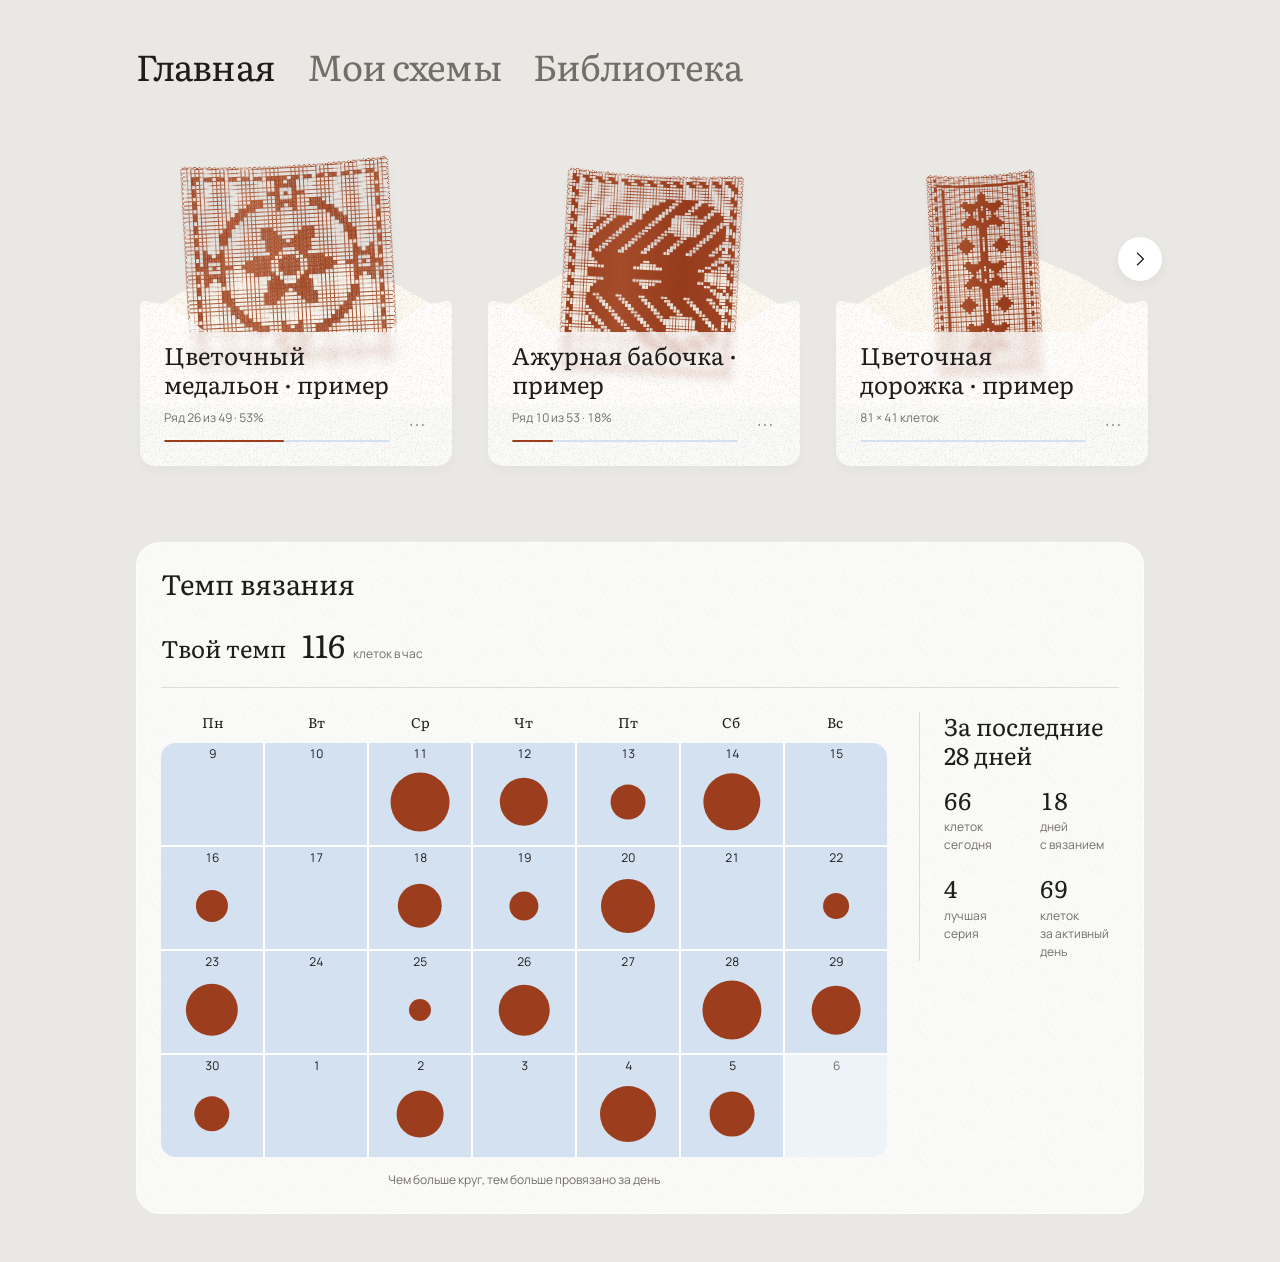
==== commit 2342f267: "Refine mobile typography, activity summary and touch feedback" ====
--- a/index.html
+++ b/index.html
@@ -13,7 +13,7 @@
 <link rel="stylesheet" href="styles/fonts.css">
 <link rel="stylesheet" href="styles/tokens.css?v=aeb7f523f0">
 <link rel="stylesheet" href="styles/components.css?v=729c374cb5">
-<link rel="stylesheet" href="styles/system.css?v=09b4afa170">
+<link rel="stylesheet" href="styles/system.css?v=a150fcf663">
 </head>
 <body>
 <section id="lib">
@@ -668,7 +668,7 @@
 }
 function attachClothHover(button,cv){
   let x=0,y=0,targetX=0,targetY=0,pending=false,lastTime=0;
-  const allowed=()=>matchMedia('(hover:hover) and (pointer:fine) and (prefers-reduced-motion:no-preference)').matches;
+  const allowed=()=>matchMedia('(prefers-reduced-motion:no-preference)').matches;
   const schedule=()=>{if(!pending){pending=true;requestAnimationFrame(frame);}};
   const frame=(time)=>{
     pending=false;if(!button.isConnected)return;
@@ -680,8 +680,8 @@
     if(Math.abs(targetX-x)>.008 || Math.abs(targetY-y)>.008)schedule();
     else{bendClothPreview(cv,targetX,targetY);lastTime=0;}
   };
-  button.onpointermove=e=>{
-    if(e.pointerType!=='mouse' || !allowed())return;
+  const followPointer=e=>{
+    if(!allowed() || (e.pointerType!=='mouse' && e.buttons===0))return;
     const rect=cv.getBoundingClientRect(),box=button.getBoundingClientRect();
     const pocket=button.querySelector('.pattern-pocket');
     const coveredTop=pocket?pocket.getBoundingClientRect().top:box.top+box.height*.56;
@@ -692,7 +692,10 @@
     const v=Math.max(0,Math.min(1,(e.clientY-rect.top)/(rect.height*.65)));
     targetX=(u-.5)*1.8;targetY=(.5-v)*1.7;schedule();
   };
-  button.onpointerleave=()=>{targetX=targetY=0;schedule();};
+  button.onpointermove=followPointer;
+  button.onpointerdown=followPointer;
+  const release=()=>{targetX=targetY=0;schedule();};
+  button.onpointerleave=release;button.onpointerup=release;button.onpointercancel=release;
 }
 let albumActiveId = null;
 let librarySection='home';
@@ -932,7 +935,7 @@
     const label=`${date.toLocaleDateString('ru-RU',{day:'numeric',month:'long'})}: ${n} ${plural(n,'клетка','клетки','клеток')}`;
     cell.setAttribute('aria-label',label);cell.disabled=date>today;
     const dayNumber=document.createElement('span');dayNumber.className='activity-date num';dayNumber.textContent=String(date.getDate());dayNumber.setAttribute('aria-hidden','true');cell.append(dayNumber);
-    if(n>0 && date<=today){const dot=document.createElement('span');dot.className='activity-dot';dot.setAttribute('aria-hidden','true');dot.style.width=Math.max(7,Math.sqrt(n/largestDay)*84)+'%';cell.append(dot);}
+    if(n>0 && date<=today){const dot=document.createElement('span');dot.className='activity-dot';dot.setAttribute('aria-hidden','true');dot.style.width=Math.max(7,Math.sqrt(n/largestDay)*58)+'%';cell.append(dot);}
     if(key===activityDateKey(today))cell.setAttribute('aria-current','date');
     cell.onclick=()=>showTooltip(cell,date,n);cell.onfocus=()=>showTooltip(cell,date,n);grid.append(cell);
   }
@@ -941,16 +944,20 @@
   legend.textContent='Чем больше круг, тем больше провязано за день';
   const insights=activityInsights(days,start,today);
   const analytics=document.createElement('aside');analytics.className='activity-analytics';
-  const sub=document.createElement('h3');sub.textContent='Твой темп';analytics.append(sub);
+  const sub=document.createElement('h3');sub.textContent='За последние 28 дней';analytics.append(sub);
   const pace=knittingPace();
+  const paceSummary=document.createElement('div');paceSummary.className='activity-pace';
+  const paceTitle=document.createElement('h3');paceTitle.textContent='Твой темп';
+  const paceValue=document.createElement('p'),paceNumber=document.createElement('strong'),paceLabel=document.createElement('span');
+  paceNumber.textContent=pace?String(Math.round(pace)):'—';paceLabel.textContent='клеток в час';paceValue.append(paceNumber,paceLabel);paceSummary.append(paceTitle,paceValue);
   const metricGrid=document.createElement('div');metricGrid.className='metric-grid';analytics.append(metricGrid);
-  for(const [value,label] of [[pace?Math.round(pace):'—','клеток в час'],[days[activityDateKey(today)]||0,'клеток сегодня'],[activeDays,'дней с вязанием'],[insights.best,'лучшая серия'],[insights.average,'клеток за активный день']]){
+  for(const [value,label] of [[days[activityDateKey(today)]||0,'клеток сегодня'],[activeDays,'дней с вязанием'],[insights.best,'лучшая серия'],[insights.average,'клеток за активный день']]){
     const item=document.createElement('p'),strong=document.createElement('strong'),caption=document.createElement('span');
-    strong.textContent=String(value);caption.textContent=label;item.append(strong,caption);if(!metricGrid.children.length)item.className='pace-primary';metricGrid.append(item);
+    strong.textContent=String(value);caption.textContent=label;item.append(strong,caption);metricGrid.append(item);
   }
 
   const body=document.createElement('div');body.className='activity-body';const calendarSide=document.createElement('div');calendarSide.append(calendar,legend);body.append(calendarSide,analytics);
-  root.append(head,body);
+  root.append(head,paceSummary,body);
 }
 const normalizePatternName = value => value.normalize('NFKC').toLocaleLowerCase('ru').replace(/ё/g,'е').trim();
 let libraryMotionObserver=null,cleanupLibraryScroll=null;
--- a/styles/system.css
+++ b/styles/system.css
@@ -80,7 +80,7 @@
 }
 @media(max-width:600px){
  .library-tabs{width:100%;gap:var(--space-4);justify-content:flex-start}
- .library-tabs button{font-size:clamp(18px,5vw,24px)}
+ .library-tabs button{font-size:var(--text-page)}
  .search-results .pcard .thumb{height:272px;min-height:272px}
  .search-results .pattern-pocket{top:116px;padding:var(--space-4) 10px var(--space-6)}
  .search-results .pocket-meta{font-size:var(--text-caption)}
@@ -89,7 +89,7 @@
 }
 
 /* Day numbers remain readable above the activity bubbles. */
-.activity-date{position:absolute;top:var(--space-1);left:var(--space-1);z-index:1;font-family:var(--f-sans);font-size:var(--text-caption);font-weight:400;line-height:1.2;color:var(--ink);background:var(--cell);border-radius:3px;padding:1px 2px;pointer-events:none}
+.activity-date{position:absolute;top:var(--space-1);left:0;right:0;text-align:center;z-index:1;font-family:var(--f-sans);font-size:var(--text-caption);font-weight:400;line-height:1.2;color:var(--ink);background:transparent;padding:0;pointer-events:none}
 .activity-day:disabled .activity-date{background:transparent;color:var(--muted)}
 
 .activity-stats{grid-template-columns:repeat(2,minmax(0,1fr))}
@@ -344,3 +344,14 @@
 }
 
 #impBack .ui-icon{width:8px;height:20px}
+
+/* Creation action uses the same warm neutral surface as collection controls. */
+#lib #btnNew[data-appearance]{--button-bg:var(--sunk);--button-hover:var(--surface-hover);--button-pressed:var(--surface-pressed);border-color:var(--line)}
+.activity-pace{display:flex;align-items:baseline;flex-wrap:wrap;gap:var(--space-2) var(--space-4);padding-bottom:var(--space-6);margin-bottom:var(--space-6);border-bottom:1px solid var(--line)}
+.activity-pace h3{font-size:var(--text-card);margin:0}
+.activity-pace p{display:flex;align-items:baseline;gap:var(--space-2);margin:0}
+.activity-pace strong{font-family:var(--f-serif);font-size:var(--text-metric-primary);font-weight:400;line-height:1.2}
+.activity-pace span{font:var(--font-caption);color:var(--muted)}
+.activity-dot{position:absolute;left:50%;top:calc(50% + 8px);transform:translate(-50%,-50%)}
+
+@media(max-width:700px){.activity-grid .activity-day{min-height:52px}}
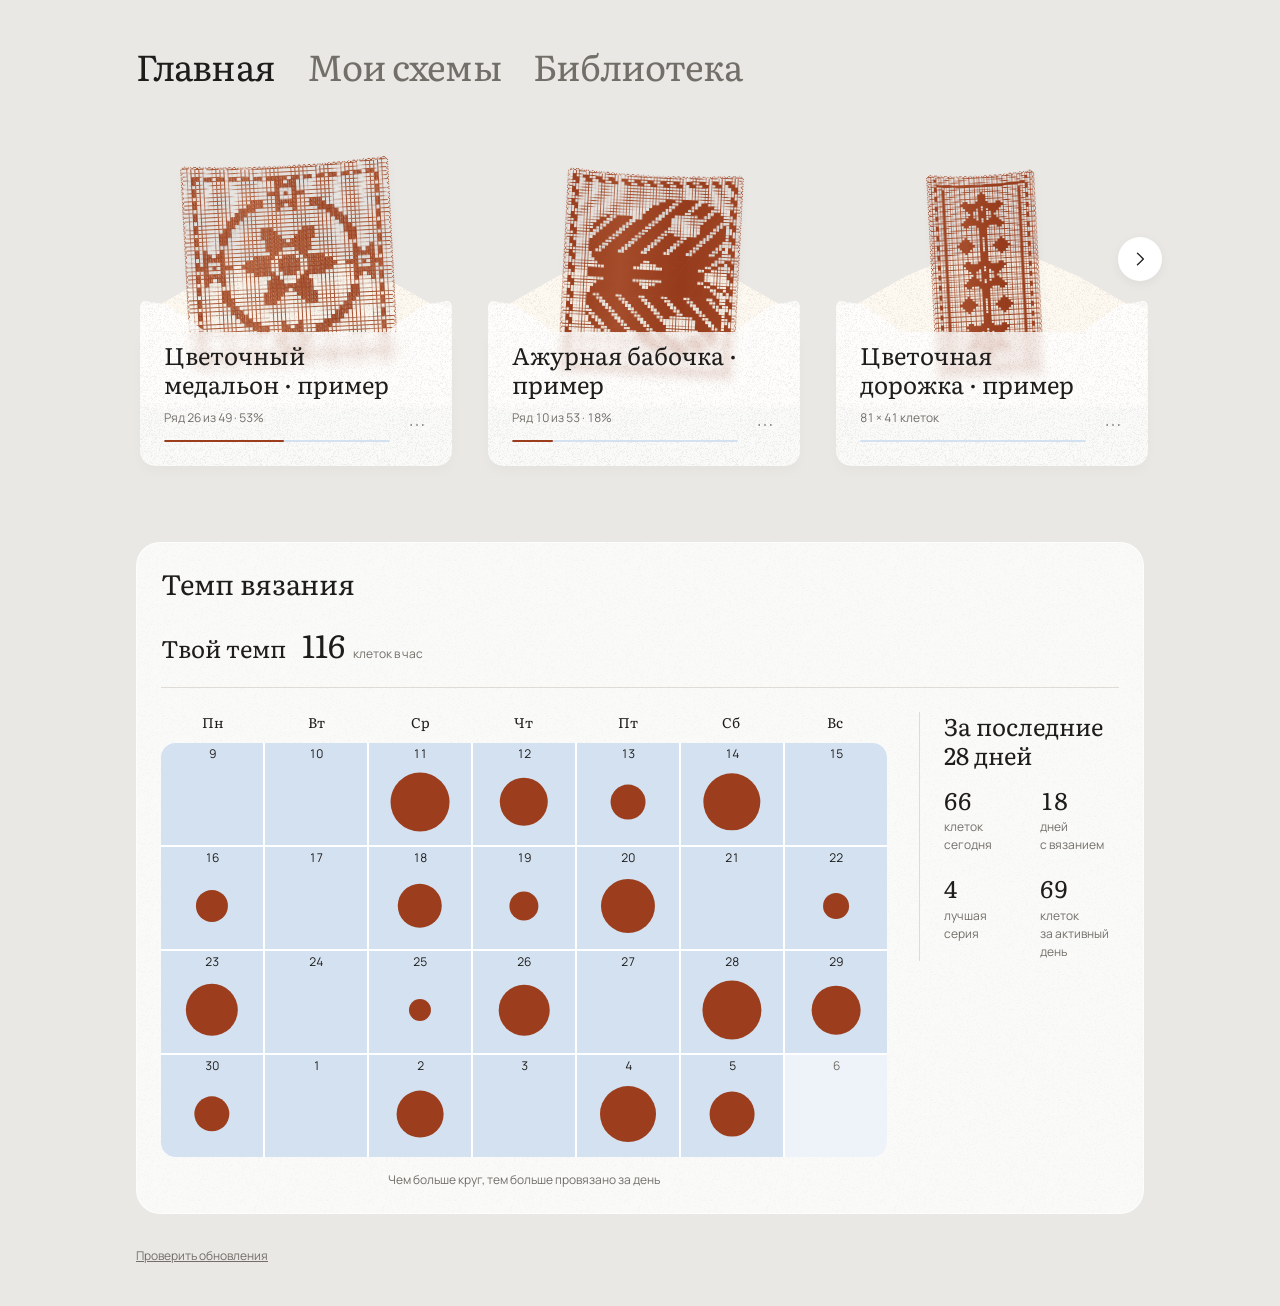
==== commit 0efb45c9: "Add explicit app updates and recovery for stale offline copies" ====
--- a/index.html
+++ b/index.html
@@ -13,7 +13,7 @@
 <link rel="stylesheet" href="styles/fonts.css">
 <link rel="stylesheet" href="styles/tokens.css?v=aeb7f523f0">
 <link rel="stylesheet" href="styles/components.css?v=729c374cb5">
-<link rel="stylesheet" href="styles/system.css?v=a150fcf663">
+<link rel="stylesheet" href="styles/system.css?v=4700ac7b08">
 </head>
 <body>
 <section id="lib">
@@ -45,6 +45,7 @@
     </div>
     <div id="libList"><p class="muted">Загружаю схемы…</p></div>
     <section id="activityTracker" class="activity-tracker" aria-label="Активность вязания"></section>
+    <p class="update-link"><a href="update.html">Проверить обновления</a></p>
     <p class="note" id="storeNote" hidden></p>
   </div>
 </section>
@@ -199,6 +200,8 @@
 <script src="scripts/ui-components.js"></script>
 <script src="scripts/drafts.js"></script>
 <script src="scripts/backup.js"></script>
+<aside id="appUpdate" class="app-update" aria-label="Обновление приложения" hidden><p id="updateStatus" role="status">Доступна новая версия</p><div class="row"><button id="applyUpdate" data-appearance="primary">Обновить</button><button id="deferUpdate" data-appearance="flat">Позже</button></div></aside>
+<script src="scripts/update.js"></script>
 <script src="scripts/offline.js"></script>
 <script src="scripts/demo.js"></script>
 <script>
@@ -1878,7 +1881,11 @@
 typeset(document.body);
 
 initStore();
-window.FiletOffline.start(message=>toast(message));
+window.FiletOffline.start(message=>toast(message),async()=>{
+  if(!saveDraft())return false;
+  await flushAllProgress();
+  return ![...posPending.values()].some(q=>q.inflight||q.failed) && Object.keys(LS.get('filet.pending.v1',{})).length===0;
+});
 })();
 </script>
 
--- a/styles/system.css
+++ b/styles/system.css
@@ -355,3 +355,8 @@
 .activity-dot{position:absolute;left:50%;top:calc(50% + 8px);transform:translate(-50%,-50%)}
 
 @media(max-width:700px){.activity-grid .activity-day{min-height:52px}}
+
+.app-update{position:fixed;bottom:max(16px,env(safe-area-inset-bottom));left:16px;right:16px;max-width:440px;margin:auto;z-index:250;padding:var(--space-4);border:1px solid var(--line);border-radius:var(--radius-panel);background:var(--card);box-shadow:var(--shadow-popover)}
+.app-update p{margin-bottom:var(--space-3)}
+.update-link{margin-top:var(--space-4);font:var(--font-caption)}
+.update-link a{color:var(--muted);display:inline-flex;align-items:center;min-height:44px}
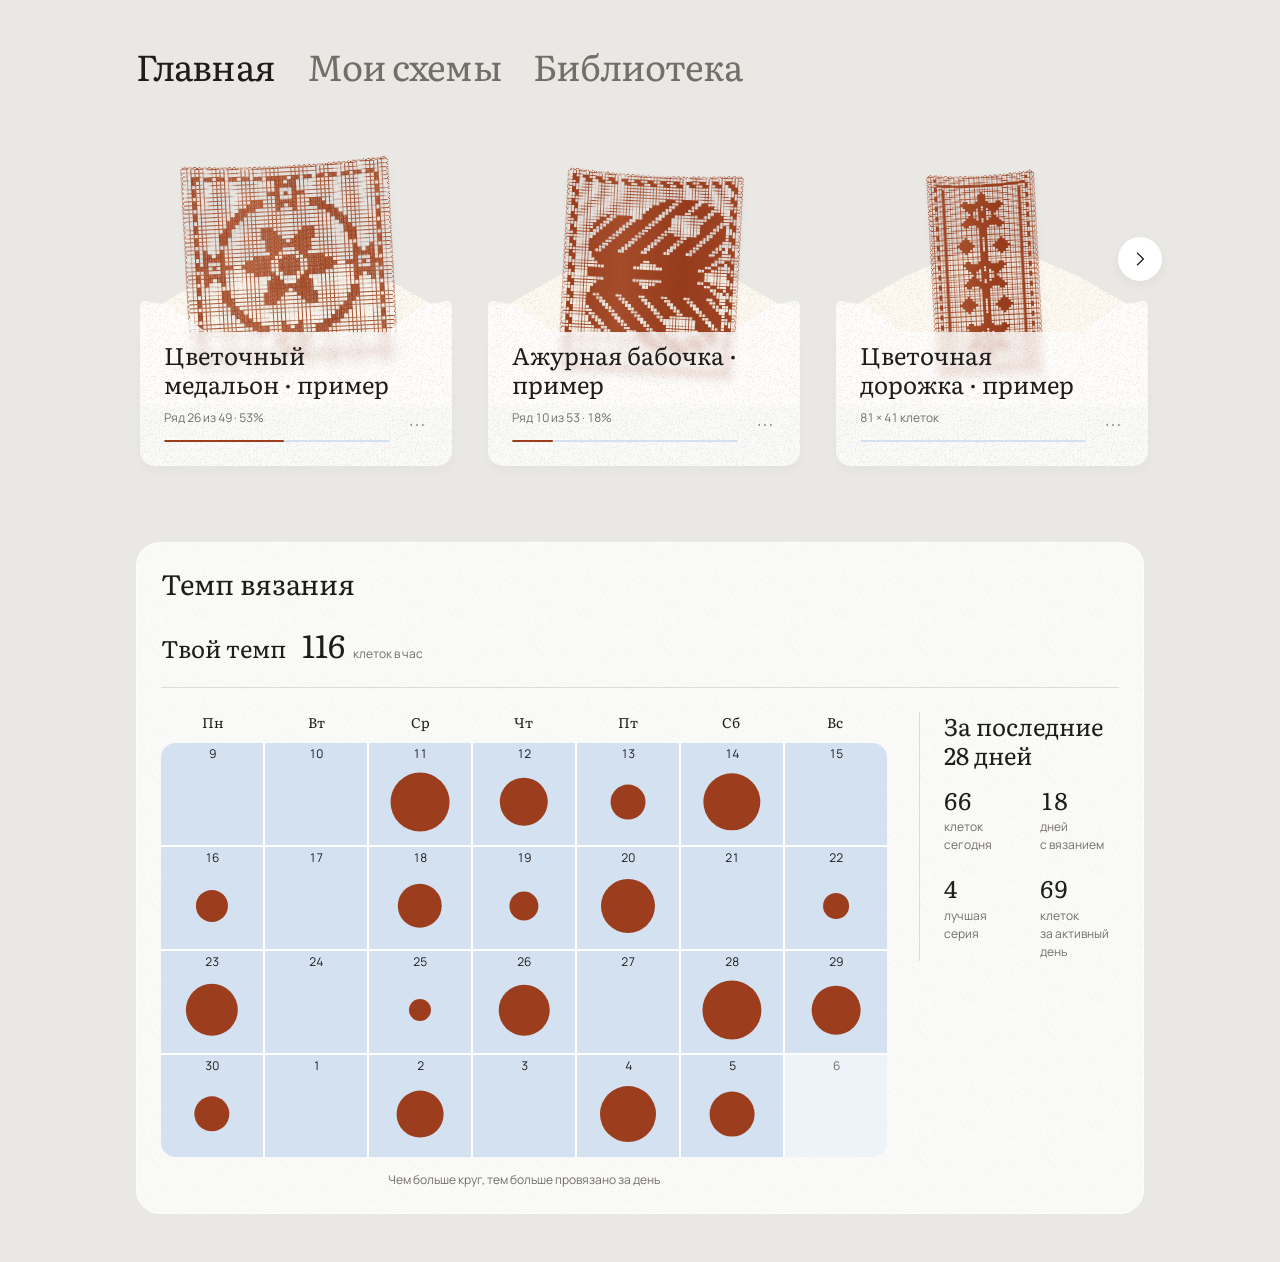
==== commit 28e102fb: "Automatically activate complete releases and reload only when idle" ====
--- a/index.html
+++ b/index.html
@@ -13,7 +13,7 @@
 <link rel="stylesheet" href="styles/fonts.css">
 <link rel="stylesheet" href="styles/tokens.css?v=aeb7f523f0">
 <link rel="stylesheet" href="styles/components.css?v=729c374cb5">
-<link rel="stylesheet" href="styles/system.css?v=4700ac7b08">
+<link rel="stylesheet" href="styles/system.css?v=0ff497101c">
 </head>
 <body>
 <section id="lib">
@@ -45,7 +45,6 @@
     </div>
     <div id="libList"><p class="muted">Загружаю схемы…</p></div>
     <section id="activityTracker" class="activity-tracker" aria-label="Активность вязания"></section>
-    <p class="update-link"><a href="update.html">Проверить обновления</a></p>
     <p class="note" id="storeNote" hidden></p>
   </div>
 </section>
@@ -200,8 +199,6 @@
 <script src="scripts/ui-components.js"></script>
 <script src="scripts/drafts.js"></script>
 <script src="scripts/backup.js"></script>
-<aside id="appUpdate" class="app-update" aria-label="Обновление приложения" hidden><p id="updateStatus" role="status">Доступна новая версия</p><div class="row"><button id="applyUpdate" data-appearance="primary">Обновить</button><button id="deferUpdate" data-appearance="flat">Позже</button></div></aside>
-<script src="scripts/update.js"></script>
 <script src="scripts/offline.js"></script>
 <script src="scripts/demo.js"></script>
 <script>
@@ -457,6 +454,7 @@
   menus.closeAll();
   paceAnchor=null;
   screen = s;
+  document.dispatchEvent(new Event('filet:screenchange'));
   $('lib').hidden = s !== 'lib'; $('imp').hidden = s !== 'imp'; $('knit').hidden = s !== 'knit';
   if (s !== 'knit'){ LS.set('filet.last', null); releaseWake(); }
   window.scrollTo(0,0);
@@ -1885,7 +1883,8 @@
   if(!saveDraft())return false;
   await flushAllProgress();
   return ![...posPending.values()].some(q=>q.inflight||q.failed) && Object.keys(LS.get('filet.pending.v1',{})).length===0;
-});
+},()=>screen==='lib' && !document.querySelector('dialog[open],details[open]') &&
+  !document.activeElement?.matches('input,textarea,select,[contenteditable=true]'));
 })();
 </script>
 
--- a/styles/system.css
+++ b/styles/system.css
@@ -354,9 +354,6 @@
 .activity-pace span{font:var(--font-caption);color:var(--muted)}
 .activity-dot{position:absolute;left:50%;top:calc(50% + 8px);transform:translate(-50%,-50%)}
 
+/* Reserve room for the date above the activity circle on narrow screens. */
 @media(max-width:700px){.activity-grid .activity-day{min-height:52px}}
 
-.app-update{position:fixed;bottom:max(16px,env(safe-area-inset-bottom));left:16px;right:16px;max-width:440px;margin:auto;z-index:250;padding:var(--space-4);border:1px solid var(--line);border-radius:var(--radius-panel);background:var(--card);box-shadow:var(--shadow-popover)}
-.app-update p{margin-bottom:var(--space-3)}
-.update-link{margin-top:var(--space-4);font:var(--font-caption)}
-.update-link a{color:var(--muted);display:inline-flex;align-items:center;min-height:44px}
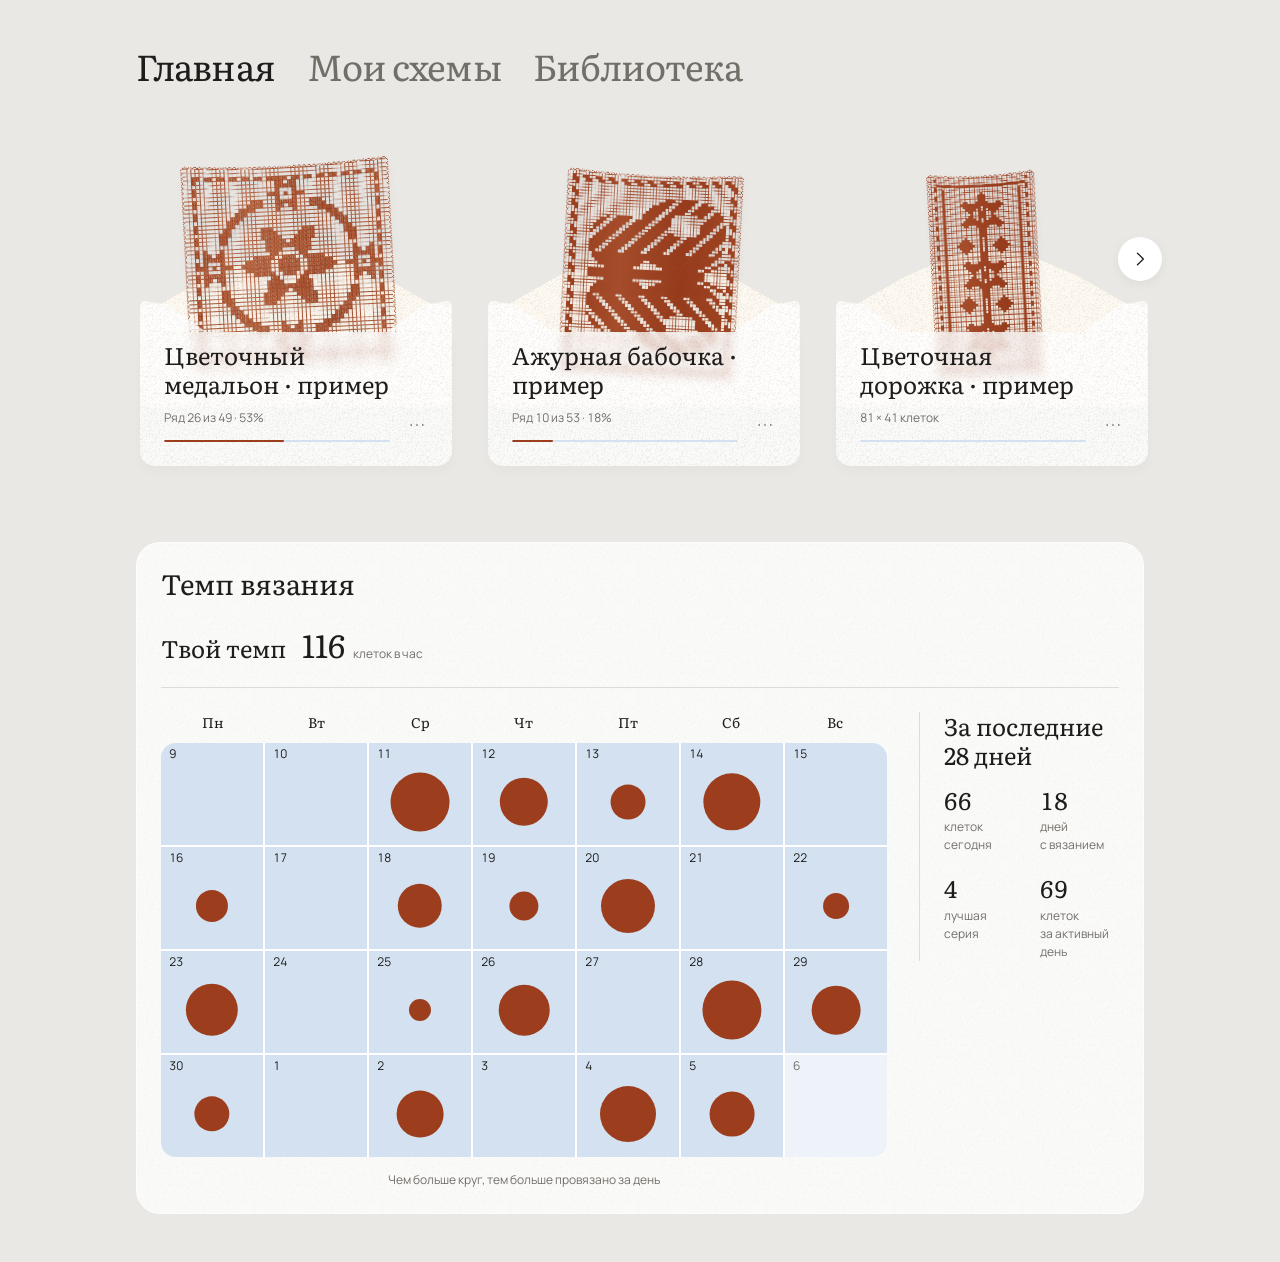
==== commit ca374b3c: "Align calendar dates to the left with consistent inset" ====
--- a/index.html
+++ b/index.html
@@ -13,7 +13,7 @@
 <link rel="stylesheet" href="styles/fonts.css">
 <link rel="stylesheet" href="styles/tokens.css?v=aeb7f523f0">
 <link rel="stylesheet" href="styles/components.css?v=729c374cb5">
-<link rel="stylesheet" href="styles/system.css?v=0ff497101c">
+<link rel="stylesheet" href="styles/system.css?v=f2d7e0074d">
 </head>
 <body>
 <section id="lib">
--- a/styles/system.css
+++ b/styles/system.css
@@ -89,7 +89,7 @@
 }
 
 /* Day numbers remain readable above the activity bubbles. */
-.activity-date{position:absolute;top:var(--space-1);left:0;right:0;text-align:center;z-index:1;font-family:var(--f-sans);font-size:var(--text-caption);font-weight:400;line-height:1.2;color:var(--ink);background:transparent;padding:0;pointer-events:none}
+.activity-date{position:absolute;top:var(--space-1);left:var(--space-2);right:var(--space-2);text-align:left;z-index:1;font-family:var(--f-sans);font-size:var(--text-caption);font-weight:400;line-height:1.2;color:var(--ink);background:transparent;padding:0;pointer-events:none}
 .activity-day:disabled .activity-date{background:transparent;color:var(--muted)}
 
 .activity-stats{grid-template-columns:repeat(2,minmax(0,1fr))}
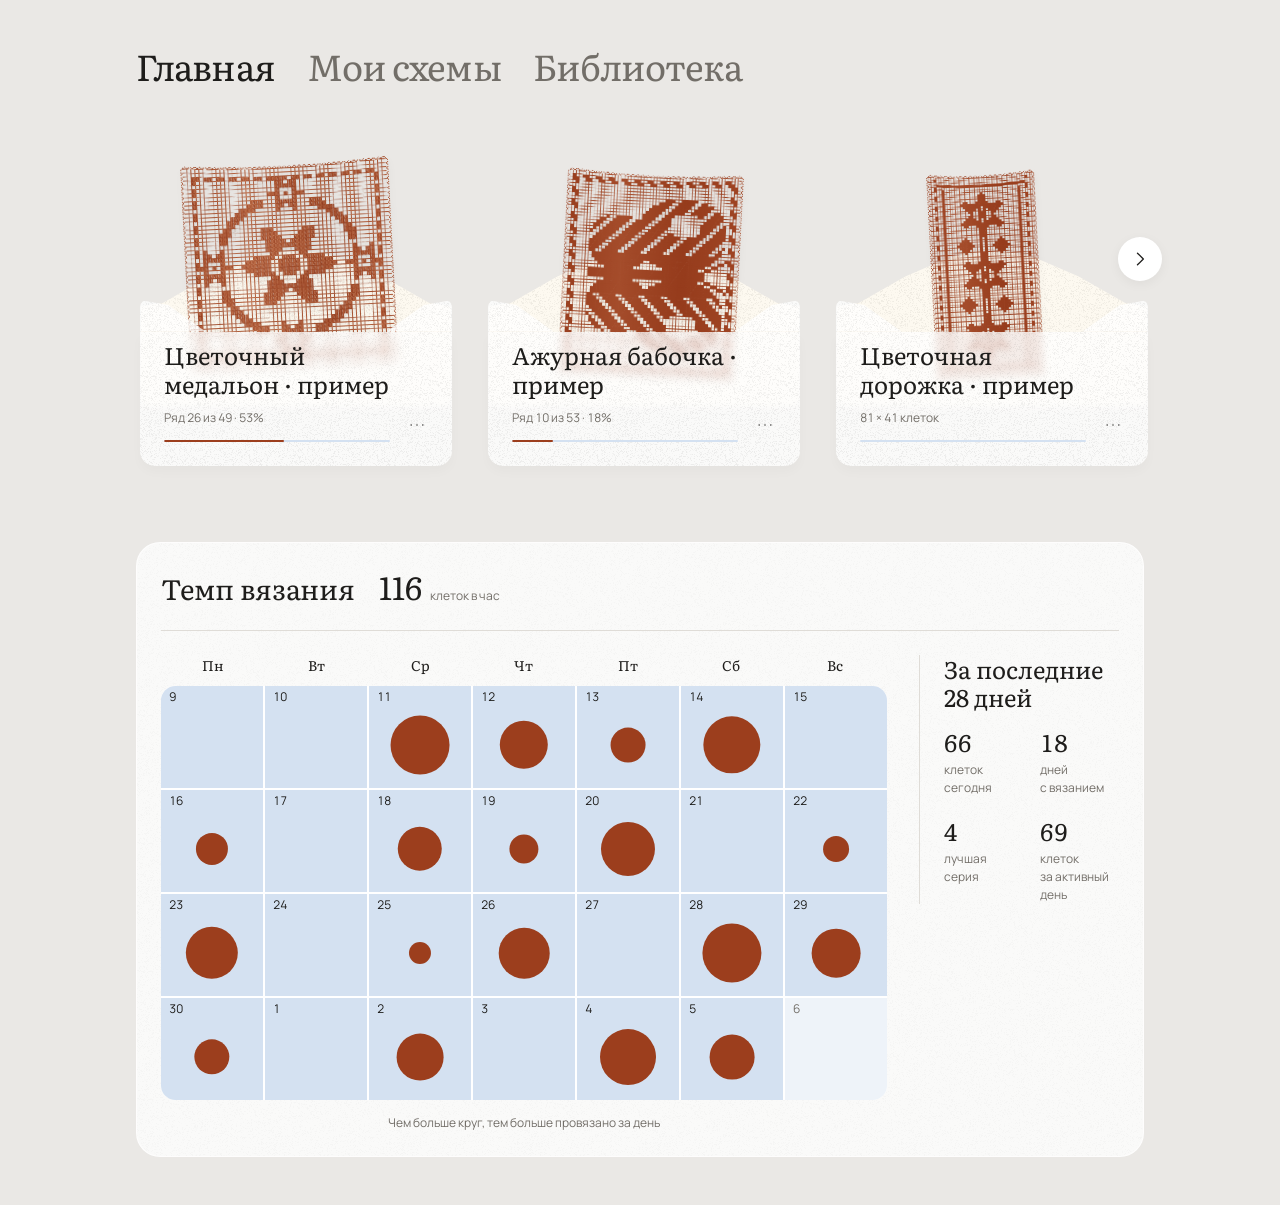
==== commit b45f1ac3: "Clarify activity, template previews, menus and knitting hierarchy" ====
--- a/index.html
+++ b/index.html
@@ -13,7 +13,7 @@
 <link rel="stylesheet" href="styles/fonts.css">
 <link rel="stylesheet" href="styles/tokens.css?v=aeb7f523f0">
 <link rel="stylesheet" href="styles/components.css?v=729c374cb5">
-<link rel="stylesheet" href="styles/system.css?v=f2d7e0074d">
+<link rel="stylesheet" href="styles/system.css?v=a24fc44e97">
 </head>
 <body>
 <section id="lib">
@@ -38,7 +38,7 @@
         <details class="filter-picker" id="motifPicker"><summary>Мотив<span aria-hidden="true" data-icon="down"></span></summary><div class="filter-options"><button type="button" data-value="">Все мотивы</button><button type="button" data-value="geometry">Геометрия</button><button type="button" data-value="flowers">Цветы</button><button type="button" data-value="nature">Природа</button><button type="button" data-value="symbols">Символы</button></div><input type="hidden" id="filterMotif" value=""></details>
     <div id="collectionTools" class="collection-tools" hidden>
       <details class="filter-picker" id="sortPicker"><summary>Порядок<span aria-hidden="true" data-icon="down"></span></summary><div class="filter-options"><button data-value="active">Недавно вязала</button><button data-value="added">Недавно добавила</button><button data-value="name">По алфавиту</button></div><input type="hidden" id="patternSort" value="active"></details>
-      <details class="backup-menu"><summary aria-label="Действия с коллекцией" data-icon="more"></summary><div class="backup-options"><button id="exportPatterns" class="ghost">Скачать резервную копию</button><button id="restoreBackup" class="ghost">Восстановить из копии</button></div></details>
+      <details class="backup-menu"><summary aria-label="Резервные копии">Резервные копии<span aria-hidden="true" data-icon="down"></span></summary><div class="backup-options"><button id="exportPatterns" class="ghost">Скачать резервную копию</button><button id="restoreBackup" class="ghost">Восстановить из копии</button></div></details>
     </div>
         <button id="clearFilters" class="ghost" hidden data-appearance="flat">Очистить</button>
       </div>
@@ -63,7 +63,7 @@
   </div>
   <footer class="dialog-footer"><button id="restoreChoose" data-appearance="primary">Выбрать файл</button><button id="restoreConfirm" data-appearance="primary" hidden>Восстановить</button><button id="restoreDone" data-appearance="primary" hidden>К моим схемам</button></footer>
 </dialog>
-<dialog id="templateDialog" class="app-dialog template-preview" aria-labelledby="templateTitle"><header class="dialog-header"><h2 id="templateTitle"></h2><button id="closeTemplate" aria-label="Закрыть просмотр" data-icon="close" data-appearance="flat"></button></header><div class="dialog-body"><div class="template-preview-meta"><p id="templateMeta" class="muted"></p><span id="templateStatus" class="template-status" hidden>В&nbsp;моих схемах</span></div><div class="template-preview-art"><canvas id="templateCanvas" aria-label="Предпросмотр схемы"></canvas></div><p id="templateEstimate" class="muted"></p></div><footer class="dialog-footer"><button id="previewAdd" class="primary" data-appearance="primary">Добавить в мои схемы</button><button id="previewMine" class="ghost" hidden data-appearance="flat">Открыть мои схемы</button></footer></dialog>
+<dialog id="templateDialog" class="app-dialog template-preview" aria-labelledby="templateTitle"><header class="dialog-header"><div class="template-heading"><h2 id="templateTitle"></h2><p id="templateMeta" class="muted"></p></div><button id="closeTemplate" aria-label="Закрыть просмотр" data-icon="close" data-appearance="flat"></button></header><div class="dialog-body"><div class="template-preview-art"><canvas id="templateCanvas" aria-label="Предпросмотр схемы"></canvas></div><p id="templateEstimate" class="muted"></p></div><footer class="dialog-footer"><button id="previewAdd" class="primary" data-appearance="primary">Добавить в мои схемы</button><button id="previewMine" class="ghost" hidden data-appearance="flat">Открыть мои схемы</button></footer></dialog>
 <dialog id="editorDialog" aria-labelledby="editorTitle">
   <header class="editor-top"><div><h2 id="editorTitle">Редактор схемы</h2><span id="editorDimensions" class="muted"></span></div><button id="closeEditor" type="button" data-appearance="primary" aria-label="Применить изменения">Применить<span class="editor-apply-suffix">изменения</span></button></header>
   <div class="editor-tools">
@@ -743,7 +743,6 @@
   if(!previewTemplate)return;
   const added=hasTemplate(previewTemplate);
   $('previewAdd').textContent=added?'Добавить ещё':'Добавить в мои схемы';
-  $('templateStatus').hidden=!added;
   $('previewMine').hidden=!added;
 }
 function openTemplate(template,opener){
@@ -900,7 +899,7 @@
   const days=activityDemo?demoActivityDays(start,today):actualDays;
   const keys=Object.keys(days).filter(k=>k>=activityDateKey(start)&&k<=activityDateKey(today));
   const total=keys.reduce((n,k)=>n+days[k],0),activeDays=keys.filter(k=>days[k]>0).length;
-  const head=document.createElement('div');head.className='activity-heading';
+  const head=document.createElement('div');head.className='activity-heading activity-pace';
   const title=document.createElement('h2');title.textContent='Темп вязания';head.append(title);
   const stats=document.createElement('div');stats.className='activity-stats';
   for(const [value,label] of [[days[activityDateKey(today)]||0,'клеток сегодня'],[activeDays,'дней с вязанием']]){
@@ -947,10 +946,8 @@
   const analytics=document.createElement('aside');analytics.className='activity-analytics';
   const sub=document.createElement('h3');sub.textContent='За последние 28 дней';analytics.append(sub);
   const pace=knittingPace();
-  const paceSummary=document.createElement('div');paceSummary.className='activity-pace';
-  const paceTitle=document.createElement('h3');paceTitle.textContent='Твой темп';
   const paceValue=document.createElement('p'),paceNumber=document.createElement('strong'),paceLabel=document.createElement('span');
-  paceNumber.textContent=pace?String(Math.round(pace)):'—';paceLabel.textContent='клеток в час';paceValue.append(paceNumber,paceLabel);paceSummary.append(paceTitle,paceValue);
+  paceNumber.textContent=pace?String(Math.round(pace)):'—';paceLabel.textContent='клеток в час';paceValue.append(paceNumber,paceLabel);head.append(paceValue);
   const metricGrid=document.createElement('div');metricGrid.className='metric-grid';analytics.append(metricGrid);
   for(const [value,label] of [[days[activityDateKey(today)]||0,'клеток сегодня'],[activeDays,'дней с вязанием'],[insights.best,'лучшая серия'],[insights.average,'клеток за активный день']]){
     const item=document.createElement('p'),strong=document.createElement('strong'),caption=document.createElement('span');
@@ -958,7 +955,7 @@
   }
 
   const body=document.createElement('div');body.className='activity-body';const calendarSide=document.createElement('div');calendarSide.append(calendar,legend);body.append(calendarSide,analytics);
-  root.append(head,paceSummary,body);
+  root.append(head,body);
 }
 const normalizePatternName = value => value.normalize('NFKC').toLocaleLowerCase('ru').replace(/ё/g,'е').trim();
 let libraryMotionObserver=null,cleanupLibraryScroll=null;
@@ -1137,7 +1134,7 @@
     const items = document.createElement('div'); items.className = 'menu-items'; items.append(be, bd); menu.append(trigger, items);
     if(isTemplate){
       const added=hasTemplate(p);
-      const status=document.createElement('span');status.className='template-status sheet-status';status.textContent='В\u00a0моих схемах';status.hidden=!added;sheet.append(status);
+      const status=document.createElement('span');status.className='template-status card-status';status.textContent='В\u00a0моих схемах';status.hidden=!added;info.append(status);
       const add=document.createElement('button');add.type='button';add.className='template-add';add.dataset.appearance='secondary';add.innerHTML=icon('plus');
       const label=added?`Добавить ещё одну схему «${p.name}»`:`Добавить «${p.name}» в мои схемы`;add.setAttribute('aria-label',label);add.title=label;
       add.onclick=async()=>{if(addingTemplate)return;UI.setBusy(add,true);try{await useTemplate(p,th);}finally{UI.setBusy(add,false);if(screen==='lib'&&librarySection==='templates'&&document.activeElement===document.body)$('libList').querySelector(`[data-template-id="${p.id}"] .template-add`)?.focus({preventScroll:true});}};
--- a/styles/system.css
+++ b/styles/system.css
@@ -35,7 +35,6 @@
 .template-card .pocket-actions{position:static;grid-column:2;grid-row:2/span 2;align-self:start;margin:0}
 .template-card .template-add{display:grid;place-items:center;width:var(--control-height);min-width:var(--control-height);height:var(--control-height);padding:0;border-radius:50%;border:1px solid var(--line)}
 .template-status{display:inline-block;justify-self:start;align-self:start;font:var(--font-caption);color:var(--muted)}
-.sheet-status{position:absolute;top:var(--space-3);left:var(--space-3);max-width:calc(100% - 56px);padding:2px var(--space-2);border-radius:var(--radius-pill);background:var(--cell);color:var(--ink)}
 .template-preview-meta{display:flex;align-items:baseline;flex-wrap:wrap;gap:var(--space-1) var(--space-3)}
 .template-preview-meta #templateMeta{margin:0}
 .filter-picker summary,.filter-options button{font-size:var(--text-label);min-height:var(--control-height);border-radius:var(--radius-control)}
@@ -224,11 +223,11 @@
 .ui-menu::backdrop{background:transparent}
 .ui-menu button{position:relative;display:block;min-width:0;width:100%;min-height:var(--control-height);padding:var(--space-2) var(--space-3);border-radius:var(--radius-control);text-align:left;font:var(--font-ui);background:transparent;white-space:normal}
 .ui-menu button[role=menuitemradio]{padding-right:var(--space-8)}
-.ui-menu button[aria-checked=true]{background:var(--selection)}
+.ui-menu button[aria-checked=true]{background:transparent}
 .ui-menu button[aria-checked=true]::after{content:'';position:absolute;right:var(--space-4);top:50%;translate:0 -50%;width:10px;height:6px;border:solid currentColor;border-width:0 0 1.5px 1.5px;transform:rotate(-45deg)}
 .ui-menu button:focus-visible{outline:2px solid var(--focus-color);outline-offset:-2px}
-.ui-menu button:not(:disabled):hover{background:var(--surface-hover)}
-.ui-menu button:not(:disabled):active{background:var(--surface-pressed)}
+@media(hover:hover){.ui-menu button:not(:disabled):hover{background:var(--surface-hover)}}
+.ui-menu button:not(:disabled):active{background:transparent}
 .ui-menu small{font:var(--font-caption);display:block;margin-top:var(--space-1);color:var(--muted)}
 
 /* Form feedback belongs to the relevant field, not a disappearing toast. */
@@ -348,7 +347,6 @@
 /* Creation action uses the same warm neutral surface as collection controls. */
 #lib #btnNew[data-appearance]{--button-bg:var(--sunk);--button-hover:var(--surface-hover);--button-pressed:var(--surface-pressed);border-color:var(--line)}
 .activity-pace{display:flex;align-items:baseline;flex-wrap:wrap;gap:var(--space-2) var(--space-4);padding-bottom:var(--space-6);margin-bottom:var(--space-6);border-bottom:1px solid var(--line)}
-.activity-pace h3{font-size:var(--text-card);margin:0}
 .activity-pace p{display:flex;align-items:baseline;gap:var(--space-2);margin:0}
 .activity-pace strong{font-family:var(--f-serif);font-size:var(--text-metric-primary);font-weight:400;line-height:1.2}
 .activity-pace span{font:var(--font-caption);color:var(--muted)}
@@ -357,3 +355,34 @@
 /* Reserve room for the date above the activity circle on narrow screens. */
 @media(max-width:700px){.activity-grid .activity-day{min-height:52px}}
 
+
+/* Summary, ownership and actions stay outside the pattern artwork. */
+.activity-heading.activity-pace{justify-content:flex-start;column-gap:var(--space-6)}
+.template-card > .pocket-info > .card-status{grid-column:1;grid-row:3;display:flex;align-items:center;gap:var(--space-2);margin-top:var(--space-1)}
+.card-status::before{content:'';width:9px;height:5px;flex:none;border:solid currentColor;border-width:0 0 1.5px 1.5px;transform:rotate(-45deg)}
+#collectionTools .backup-menu summary{width:auto;gap:var(--space-2);padding:var(--space-2) var(--space-3);font:var(--font-ui);white-space:nowrap}
+#collectionTools .backup-menu summary .ui-icon{width:16px;height:16px}
+
+/* Preview: shared edges, a compact heading, and a vertical action group. */
+#templateDialog{padding:var(--panel-padding);gap:var(--space-4)}
+#templateDialog .dialog-header{gap:var(--space-3);align-items:flex-start}
+#templateDialog .template-heading{min-width:0;display:grid;gap:var(--space-2)}
+#templateDialog h2{text-wrap:initial;overflow-wrap:anywhere}
+#templateDialog #templateMeta{font:var(--font-caption);margin:0}
+#templateDialog .dialog-body{gap:var(--space-4)}
+#templateDialog .template-preview-art{padding:var(--space-3)}
+#templateDialog #templateEstimate{font:var(--font-caption);margin:0}
+#templateDialog .dialog-footer{flex-direction:column;align-items:stretch;gap:var(--space-2)}
+#templateDialog .dialog-footer button{width:100%;flex:none}
+
+/* Work mode: identity is context, the current cell is the primary instruction. */
+#knit .knit-heading-info .here{font-family:var(--f-sans);font-size:var(--text-label);font-weight:600;line-height:var(--leading-body)}
+#knit .knit-progress{font-size:var(--text-caption);line-height:var(--leading-body)}
+#knit .posbig{font-family:var(--f-sans);font-size:var(--text-body);font-weight:500;line-height:var(--leading-body)}
+#knit .posbig small{font-family:inherit;font-size:var(--text-label);font-weight:400;color:var(--muted)}
+#knit .dir{font:var(--font-caption);background:transparent;padding:0;color:var(--muted)}
+#knit .cellname{font-family:var(--f-sans);font-size:var(--text-section);font-weight:600;line-height:var(--leading-heading)}
+#knit .cellnum{font-family:var(--f-sans);font-size:var(--text-body);font-weight:400;line-height:var(--leading-body);margin-top:var(--space-1);color:var(--muted)}
+#knit .swatch{width:56px;height:56px;flex-basis:56px}
+#knit .run{font-family:var(--f-sans);font-size:var(--text-body);line-height:var(--leading-body)}
+#knit .run strong{font-weight:600}
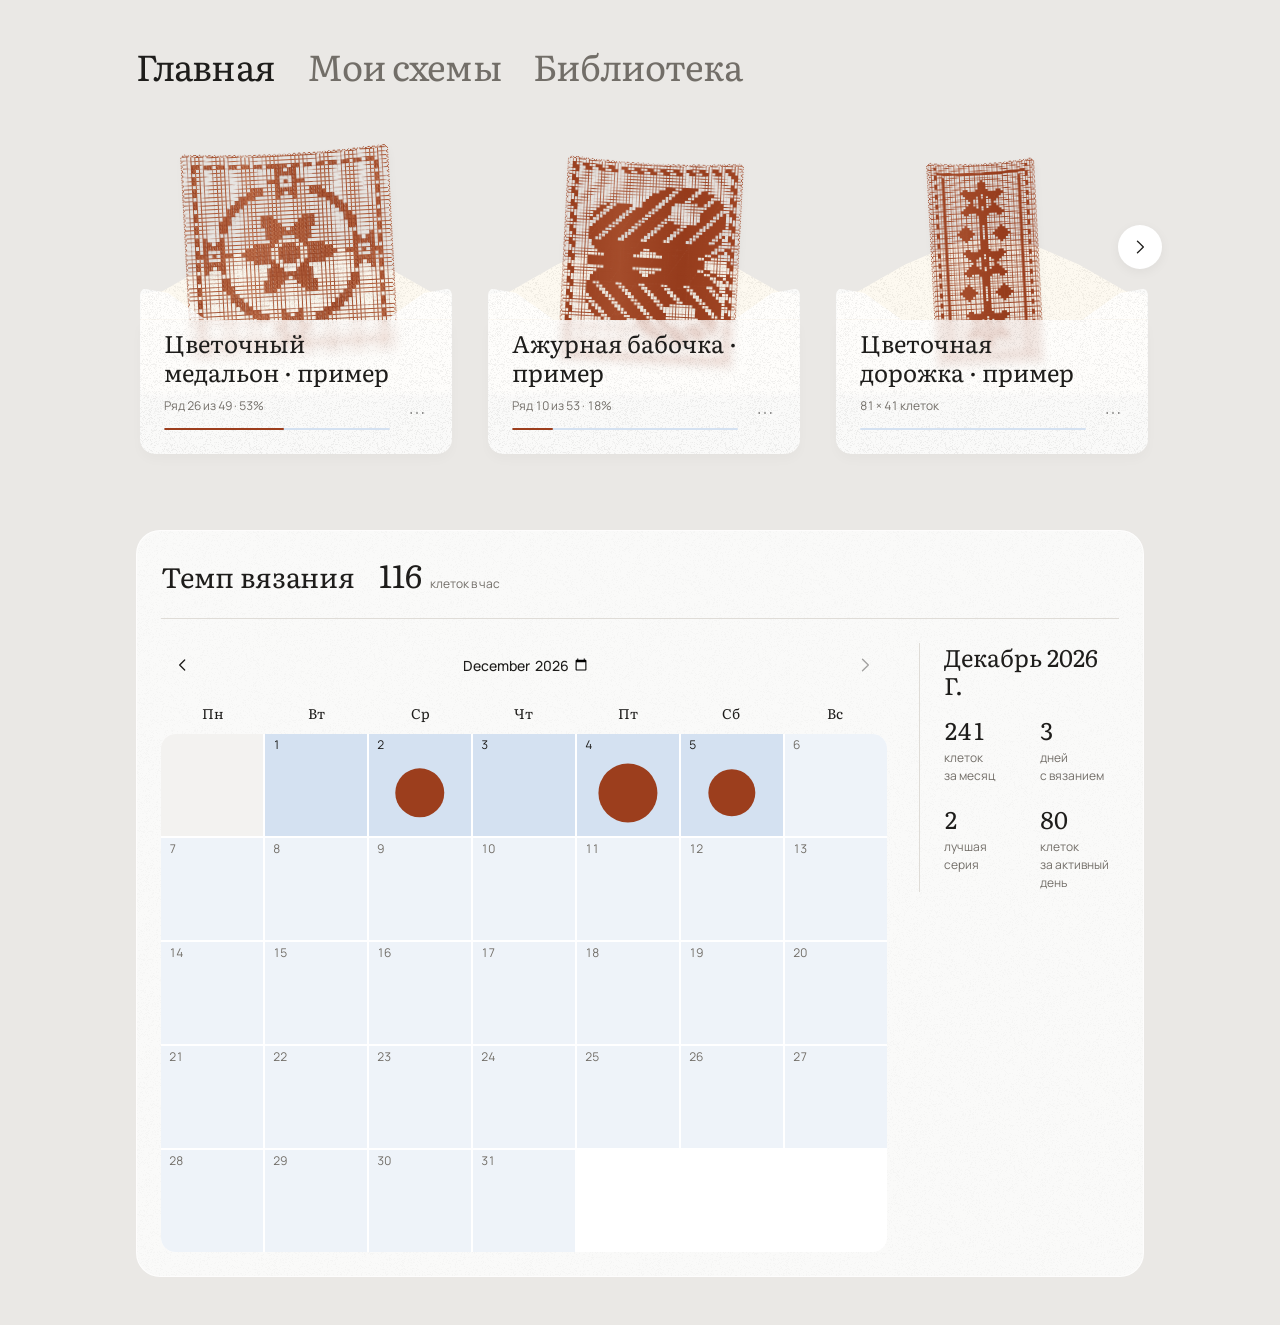
==== commit ed1bcc87: "Add monthly activity browsing and align mobile pattern layouts" ====
--- a/index.html
+++ b/index.html
@@ -13,7 +13,7 @@
 <link rel="stylesheet" href="styles/fonts.css">
 <link rel="stylesheet" href="styles/tokens.css?v=aeb7f523f0">
 <link rel="stylesheet" href="styles/components.css?v=729c374cb5">
-<link rel="stylesheet" href="styles/system.css?v=a24fc44e97">
+<link rel="stylesheet" href="styles/system.css?v=8e53cf57ab">
 </head>
 <body>
 <section id="lib">
@@ -201,6 +201,7 @@
 <script src="scripts/backup.js"></script>
 <script src="scripts/offline.js"></script>
 <script src="scripts/demo.js"></script>
+<script src="scripts/calendar.js"></script>
 <script>
 (() => {
 "use strict";
@@ -889,23 +890,21 @@
   }
   return {weeks,best,average:active?Math.round(total/active):0};
 }
+let activityMonth=null;
 function renderActivityTracker(){
   const root=$('activityTracker');root.hidden=librarySection!=='home';
   if(root.hidden)return;
   root.textContent='';
   const actualDays=LS.get('filet.activity.v1',{days:{}}).days || {};
   const today=new Date();today.setHours(12,0,0,0);
-  const start=new Date(today);start.setDate(today.getDate()-((today.getDay()+6)%7)-21);
-  const days=activityDemo?demoActivityDays(start,today):actualDays;
-  const keys=Object.keys(days).filter(k=>k>=activityDateKey(start)&&k<=activityDateKey(today));
-  const total=keys.reduce((n,k)=>n+days[k],0),activeDays=keys.filter(k=>days[k]>0).length;
+  const currentMonth=`${today.getFullYear()}-${String(today.getMonth()+1).padStart(2,'0')}`;
+  const selected=activityMonth && activityMonth<=currentMonth?activityMonth:currentMonth;
+  const [year,month]=selected.split('-').map(Number);
+  const days=actualDays;
+  const period=FiletCalendar.monthData(days,year,month-1,today);
+  const {start,total}=period,activeDays=period.active;
   const head=document.createElement('div');head.className='activity-heading activity-pace';
   const title=document.createElement('h2');title.textContent='Темп вязания';head.append(title);
-  const stats=document.createElement('div');stats.className='activity-stats';
-  for(const [value,label] of [[days[activityDateKey(today)]||0,'клеток сегодня'],[activeDays,'дней с вязанием']]){
-    const stat=document.createElement('div'),number=document.createElement('strong'),caption=document.createElement('span');
-    number.textContent=String(value);number.className='num';caption.textContent=label;stat.append(number,caption);stats.append(stat);
-  }
   const calendar=document.createElement('div');calendar.className='activity-calendar';
   const weekdays=document.createElement('div');weekdays.className='activity-weekdays';weekdays.setAttribute('aria-hidden','true');
   for(const text of ['Пн','Вт','Ср','Чт','Пт','Сб','Вс']){const d=document.createElement('span');d.textContent=text;weekdays.append(d);}
@@ -928,33 +927,42 @@
     tooltip.style.left=left+'px';tooltip.style.top=(rect.top-bounds.top-tooltip.offsetHeight-10)+'px';
     tooltip.style.setProperty('--tip-x',Math.max(12,Math.min(tooltip.offsetWidth-12,center-left))+'px');
   };
-  const largestDay=Math.max(1,...keys.map(k=>days[k]));
-  for(let i=0;i<28;i++){
-    const date=new Date(start);date.setDate(start.getDate()+i);const key=activityDateKey(date),n=days[key]||0;
+  const largestDay=period.max;
+  for(let i=0;i<period.offset;i++){const blank=document.createElement('span');blank.className='activity-blank';blank.setAttribute('aria-hidden','true');grid.append(blank);}
+  for(const {date,value:n,future} of period.dates){
+    const key=activityDateKey(date);
     const cell=document.createElement('button');cell.className='activity-day';cell.dataset.level=n===0?'0':n<10?'1':n<30?'2':n<80?'3':'4';
     const label=`${date.toLocaleDateString('ru-RU',{day:'numeric',month:'long'})}: ${n} ${plural(n,'клетка','клетки','клеток')}`;
-    cell.setAttribute('aria-label',label);cell.disabled=date>today;
+    cell.setAttribute('aria-label',label);cell.disabled=future;
     const dayNumber=document.createElement('span');dayNumber.className='activity-date num';dayNumber.textContent=String(date.getDate());dayNumber.setAttribute('aria-hidden','true');cell.append(dayNumber);
     if(n>0 && date<=today){const dot=document.createElement('span');dot.className='activity-dot';dot.setAttribute('aria-hidden','true');dot.style.width=Math.max(7,Math.sqrt(n/largestDay)*58)+'%';cell.append(dot);}
     if(key===activityDateKey(today))cell.setAttribute('aria-current','date');
     cell.onclick=()=>showTooltip(cell,date,n);cell.onfocus=()=>showTooltip(cell,date,n);grid.append(cell);
   }
-  calendar.append(weekdays,grid,tooltip);
-  const legend=document.createElement('div');legend.className='activity-legend';
-  legend.textContent='Чем больше круг, тем больше провязано за день';
-  const insights=activityInsights(days,start,today);
+  const monthNav=document.createElement('div');monthNav.className='activity-month-nav';
+  const prev=document.createElement('button'),next=document.createElement('button'),picker=document.createElement('input');
+  prev.innerHTML=icon('back');prev.setAttribute('aria-label','Предыдущий месяц');prev.dataset.appearance='flat';
+  next.innerHTML=icon('next');next.setAttribute('aria-label','Следующий месяц');next.dataset.appearance='flat';next.disabled=selected>=currentMonth;
+  picker.type='month';picker.value=selected;picker.max=currentMonth;picker.min='2000-01';picker.setAttribute('aria-label','Месяц активности');
+  const changeMonth=(value,focus)=>{activityMonth=value;renderActivityTracker();$('activityTracker').querySelector(focus)?.focus({preventScroll:true});};
+  const move=delta=>{const d=new Date(year,month-1+delta,1);return `${d.getFullYear()}-${String(d.getMonth()+1).padStart(2,'0')}`;};
+  prev.disabled=selected<='2000-01';prev.onclick=()=>changeMonth(move(-1),'button[aria-label="Предыдущий месяц"]');
+  next.onclick=()=>changeMonth(move(1),'input[type=month]');
+  picker.onchange=()=>{if(/^\d{4}-\d{2}$/.test(picker.value)&&picker.value>='2000-01'&&picker.value<=currentMonth)changeMonth(picker.value,'input[type=month]');};
+  monthNav.append(prev,picker,next);calendar.append(monthNav,weekdays,grid,tooltip);
+  const insights=period;
   const analytics=document.createElement('aside');analytics.className='activity-analytics';
-  const sub=document.createElement('h3');sub.textContent='За последние 28 дней';analytics.append(sub);
+  const sub=document.createElement('h3');sub.textContent=start.toLocaleDateString('ru-RU',{month:'long',year:'numeric'});sub.style.textTransform='capitalize';analytics.append(sub);
   const pace=knittingPace();
   const paceValue=document.createElement('p'),paceNumber=document.createElement('strong'),paceLabel=document.createElement('span');
   paceNumber.textContent=pace?String(Math.round(pace)):'—';paceLabel.textContent='клеток в час';paceValue.append(paceNumber,paceLabel);head.append(paceValue);
   const metricGrid=document.createElement('div');metricGrid.className='metric-grid';analytics.append(metricGrid);
-  for(const [value,label] of [[days[activityDateKey(today)]||0,'клеток сегодня'],[activeDays,'дней с вязанием'],[insights.best,'лучшая серия'],[insights.average,'клеток за активный день']]){
+  for(const [value,label] of [[total,'клеток за месяц'],[activeDays,'дней с вязанием'],[insights.best,'лучшая серия'],[insights.average,'клеток за активный день']]){
     const item=document.createElement('p'),strong=document.createElement('strong'),caption=document.createElement('span');
     strong.textContent=String(value);caption.textContent=label;item.append(strong,caption);metricGrid.append(item);
   }
 
-  const body=document.createElement('div');body.className='activity-body';const calendarSide=document.createElement('div');calendarSide.append(calendar,legend);body.append(calendarSide,analytics);
+  const body=document.createElement('div');body.className='activity-body';const calendarSide=document.createElement('div');calendarSide.append(calendar);body.append(calendarSide,analytics);
   root.append(head,body);
 }
 const normalizePatternName = value => value.normalize('NFKC').toLocaleLowerCase('ru').replace(/ё/g,'е').trim();
@@ -1134,7 +1142,6 @@
     const items = document.createElement('div'); items.className = 'menu-items'; items.append(be, bd); menu.append(trigger, items);
     if(isTemplate){
       const added=hasTemplate(p);
-      const status=document.createElement('span');status.className='template-status card-status';status.textContent='В\u00a0моих схемах';status.hidden=!added;info.append(status);
       const add=document.createElement('button');add.type='button';add.className='template-add';add.dataset.appearance='secondary';add.innerHTML=icon('plus');
       const label=added?`Добавить ещё одну схему «${p.name}»`:`Добавить «${p.name}» в мои схемы`;add.setAttribute('aria-label',label);add.title=label;
       add.onclick=async()=>{if(addingTemplate)return;UI.setBusy(add,true);try{await useTemplate(p,th);}finally{UI.setBusy(add,false);if(screen==='lib'&&librarySection==='templates'&&document.activeElement===document.body)$('libList').querySelector(`[data-template-id="${p.id}"] .template-add`)?.focus({preventScroll:true});}};
@@ -1336,9 +1343,9 @@
   const box = $('mapBox'), cv = $('mapCanvas');
   const maxW = Math.max(200, box.clientWidth - 4);
   const gutter = 26;
-  let cell = Math.floor((maxW - gutter) / p.w);
+  let cell = Math.floor((maxW - 2*gutter) / p.w);
   cell = Math.max(3, Math.min(30, cell));
-  const W = gutter + cell*p.w, H = cell*p.h + 4;
+  const W = 2*gutter + cell*p.w, H = cell*p.h + 4;
   const c = setupCanvas(cv, W, H), k = colors();
   c.clearRect(0,0,W,H);
   const ox = gutter, oy = 2, total = p.w*p.h;
@@ -1350,7 +1357,7 @@
   c.globalAlpha = 1;
   c.fillStyle = k.muted; c.font = `italic ${Math.min(12, Math.max(9, cell))}px Literata, Georgia, serif`; c.textAlign = 'right'; c.textBaseline = 'middle';
   const every = cell >= 10 ? 5 : cell >= 5 ? 10 : 20;
-  for (let r=1;r<=p.h;r++) if (r===1 || r % every === 0) c.fillText(String(r), gutter-6, oy + (p.h-r)*cell + cell/2);
+  for (let r=1;r<=p.h;r++) if (r===1 || r % every === 0){const y=oy+(p.h-r)*cell+cell/2;c.textAlign='right';c.fillText(String(r),gutter-6,y);c.textAlign='left';c.fillText(String(r),ox+cell*p.w+6,y);}
   if (pos < total){
     const cc = cellAt(p, pos);
     c.strokeStyle = k.ink; c.globalAlpha = 0.35; c.lineWidth = 1.5;
--- a/styles/system.css
+++ b/styles/system.css
@@ -386,3 +386,22 @@
 #knit .swatch{width:56px;height:56px;flex-basis:56px}
 #knit .run{font-family:var(--f-sans);font-size:var(--text-body);line-height:var(--leading-body)}
 #knit .run strong{font-weight:600}
+
+/* Fixed slots keep neighbouring template metadata and actions aligned. */
+.template-card > .pocket-info{grid-template-rows:calc(2 * var(--text-card) * 1.2) 44px;align-items:start}
+.template-card .pocket-title{grid-row:1;line-height:1.2;min-height:calc(2 * var(--text-card) * 1.2)}
+.template-card .pocket-meta{grid-row:2;align-self:start;padding-top:4px}
+.template-card .pocket-actions{grid-row:2;align-self:center}
+#lib:has(#homeTab[aria-current=page]) .lib-heading{margin-bottom:12px}
+.ui-menu button[role=menuitemradio]{padding:0 28px 0 0;font-weight:400;min-height:44px}
+.menu-sheet>.ui-menu button[role=menuitemradio]{padding-block:0;min-height:44px}
+.ui-menu button[role=menuitemradio]::after{right:0}
+.activity-grid{grid-template-rows:none;grid-auto-rows:auto}
+.activity-blank{background:var(--sunk);min-height:52px}
+.activity-month-nav{display:flex;align-items:center;justify-content:space-between;gap:8px;margin-bottom:16px}
+.activity-month-nav button{width:44px;padding:0;flex:none}
+.activity-month-nav input{min-width:0;max-width:100%;min-height:44px;border:0;background:transparent;color:var(--ink);font:var(--font-ui);text-align:center}
+#knit .knit-heading-info .here{font-family:var(--f-serif);font-size:var(--text-card);font-weight:400;line-height:1.2}
+#knit .cellname{font-family:var(--f-sans);font-size:var(--text-label);font-weight:400;line-height:1.5;color:var(--muted)}
+#knit .cellnum{font-size:var(--text-body);font-weight:500;color:var(--ink)}
+#knit .run{font-size:var(--text-body);font-weight:400}
